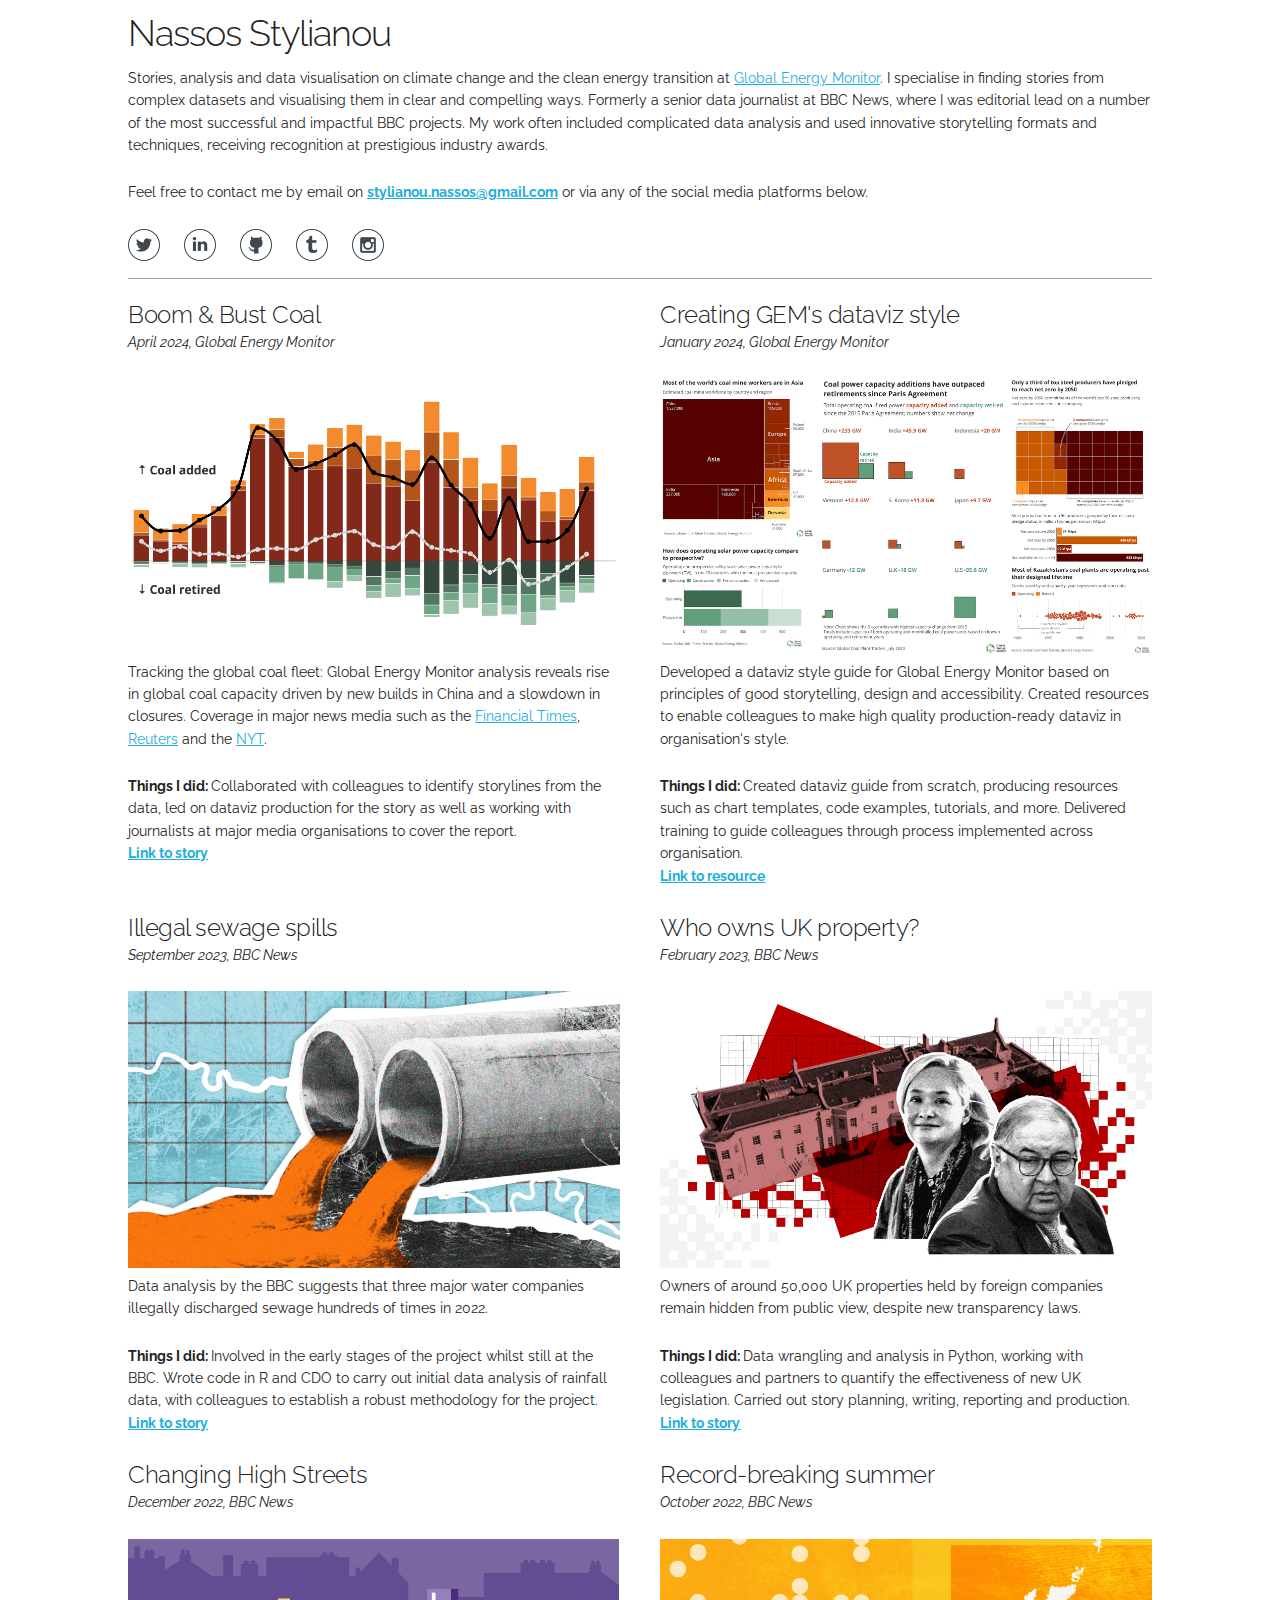
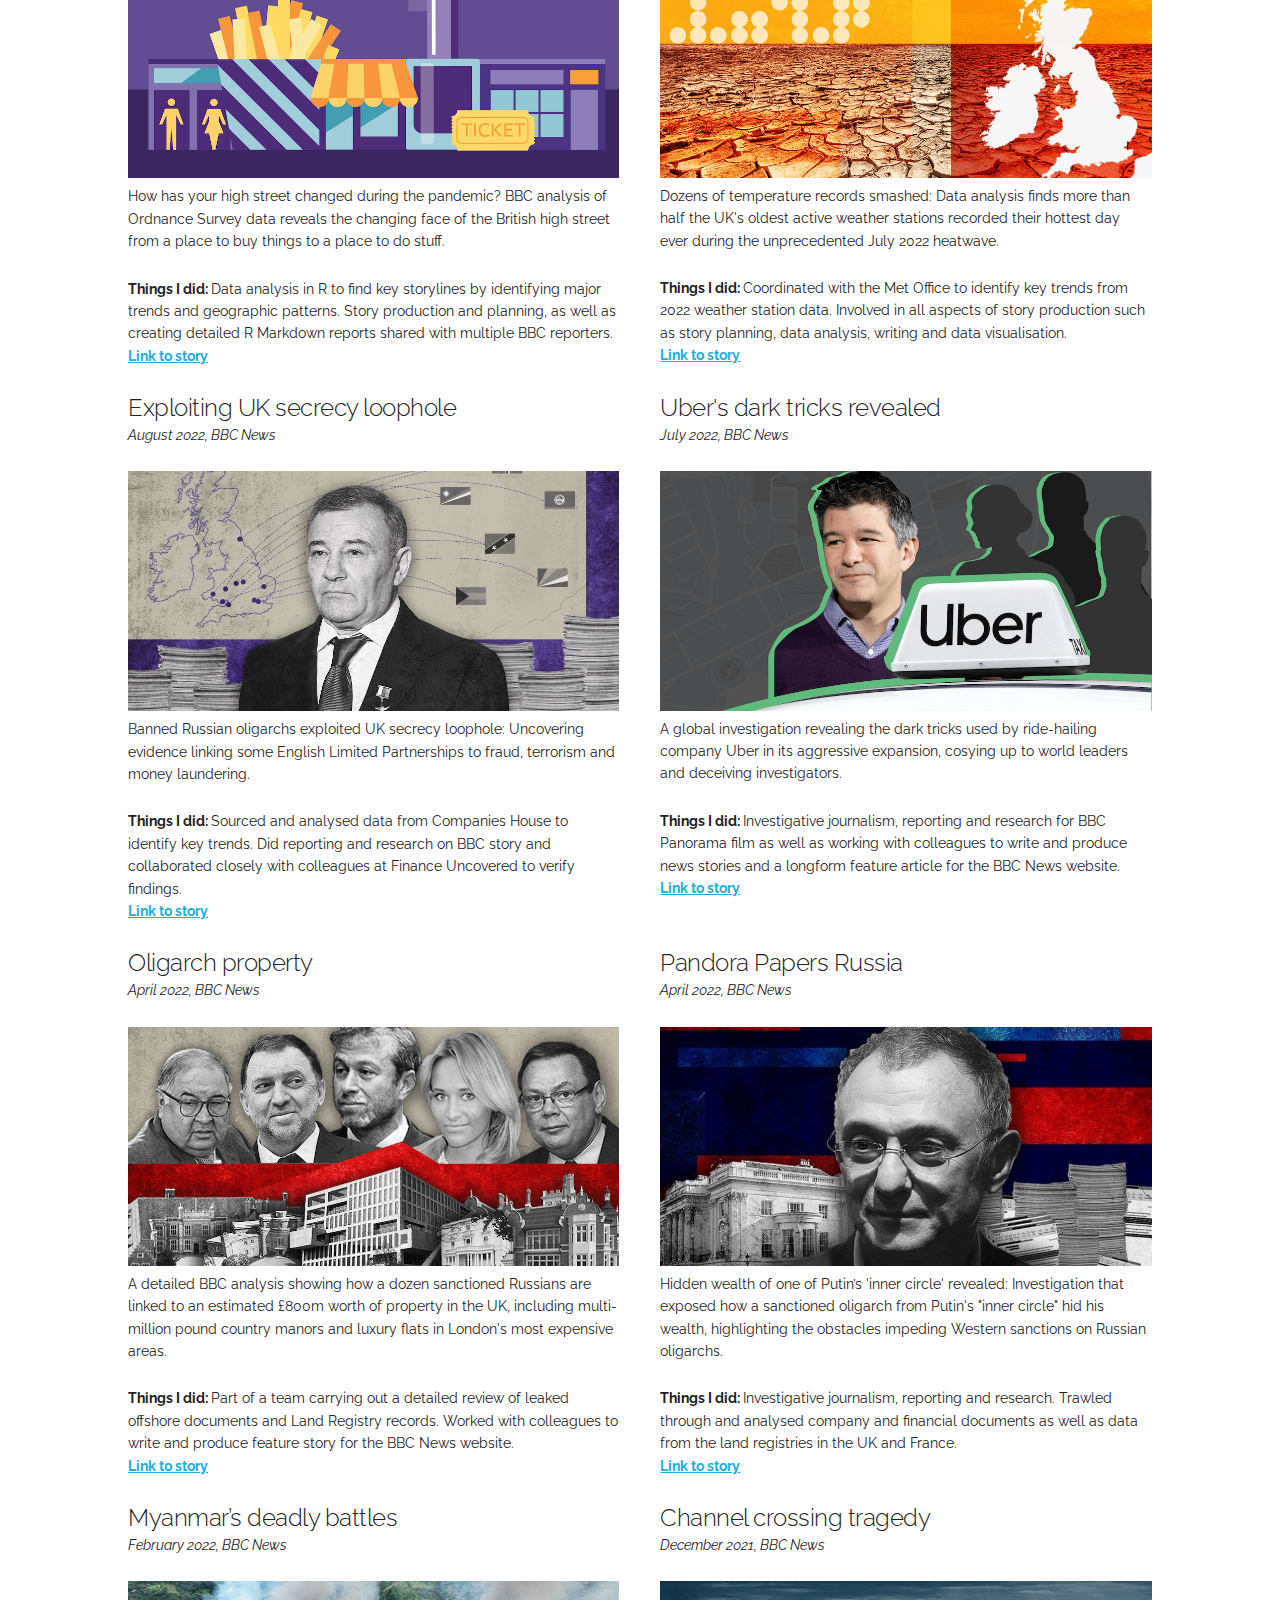
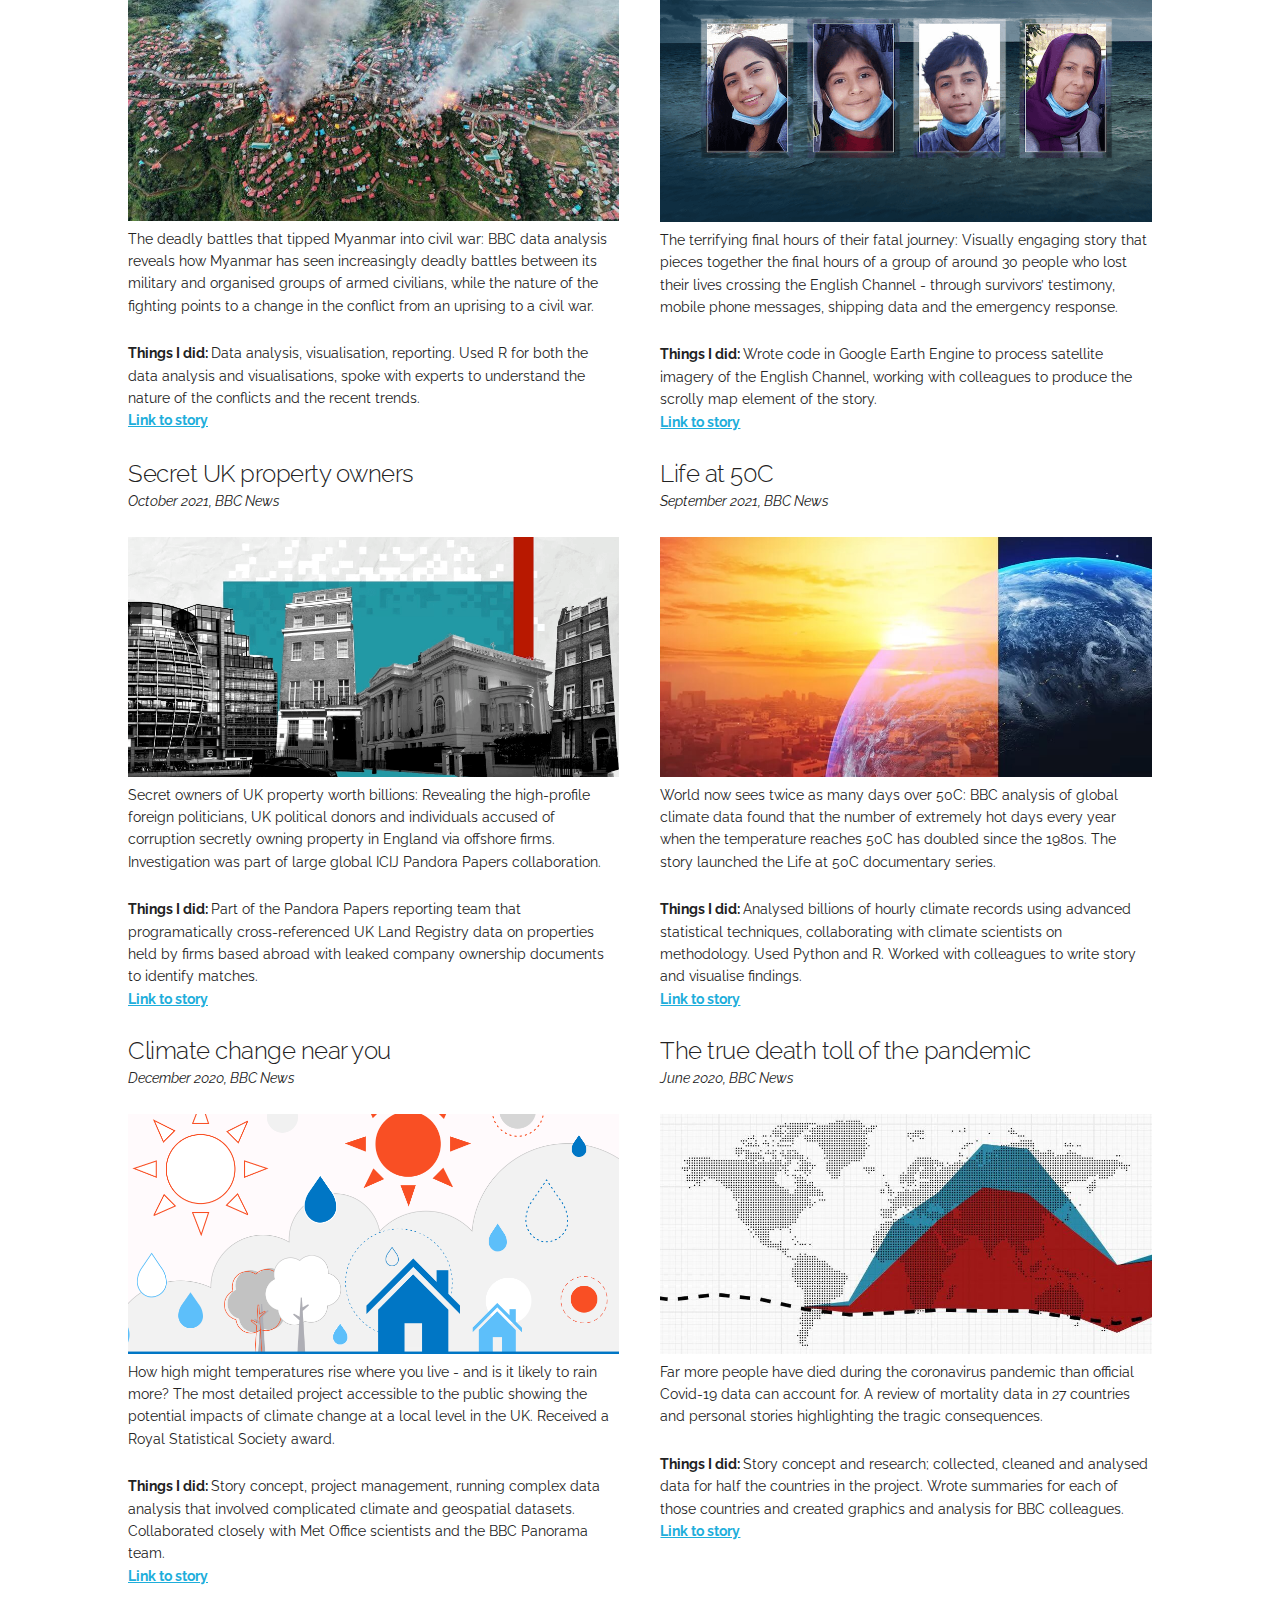
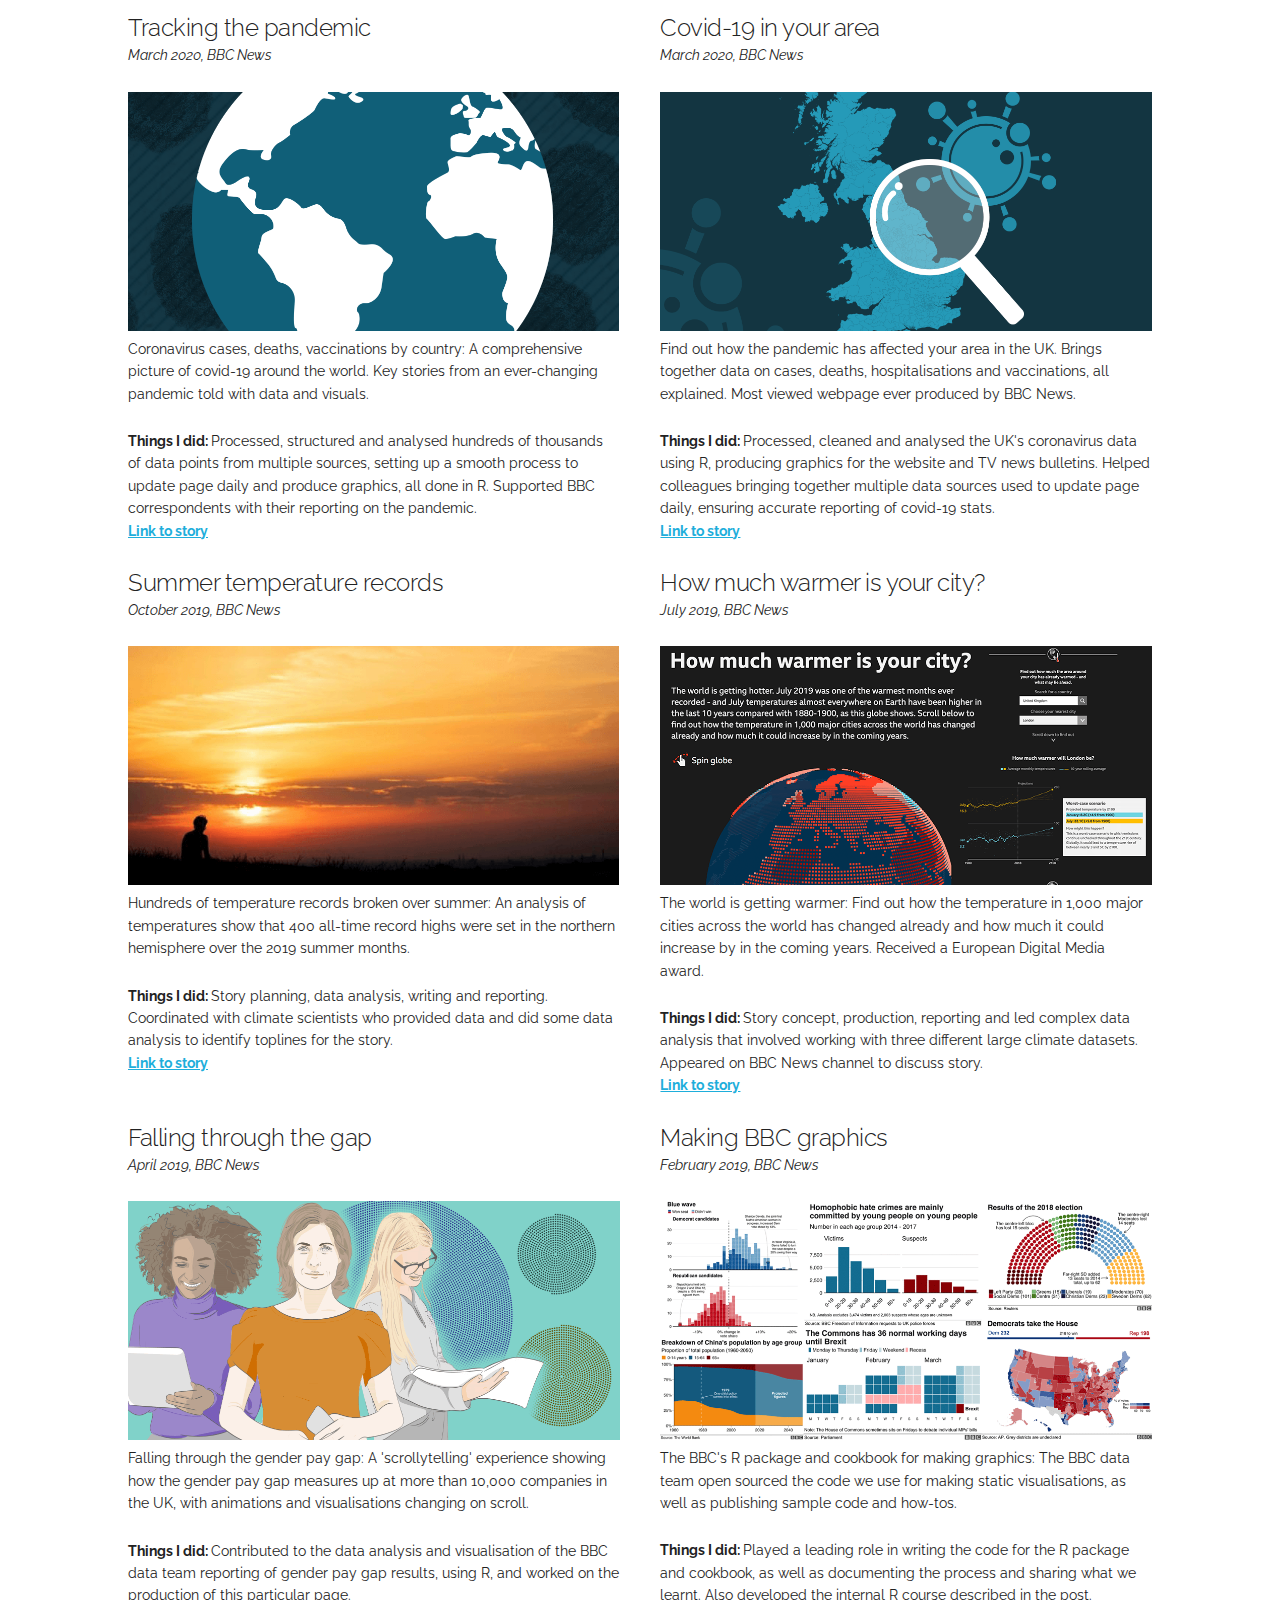
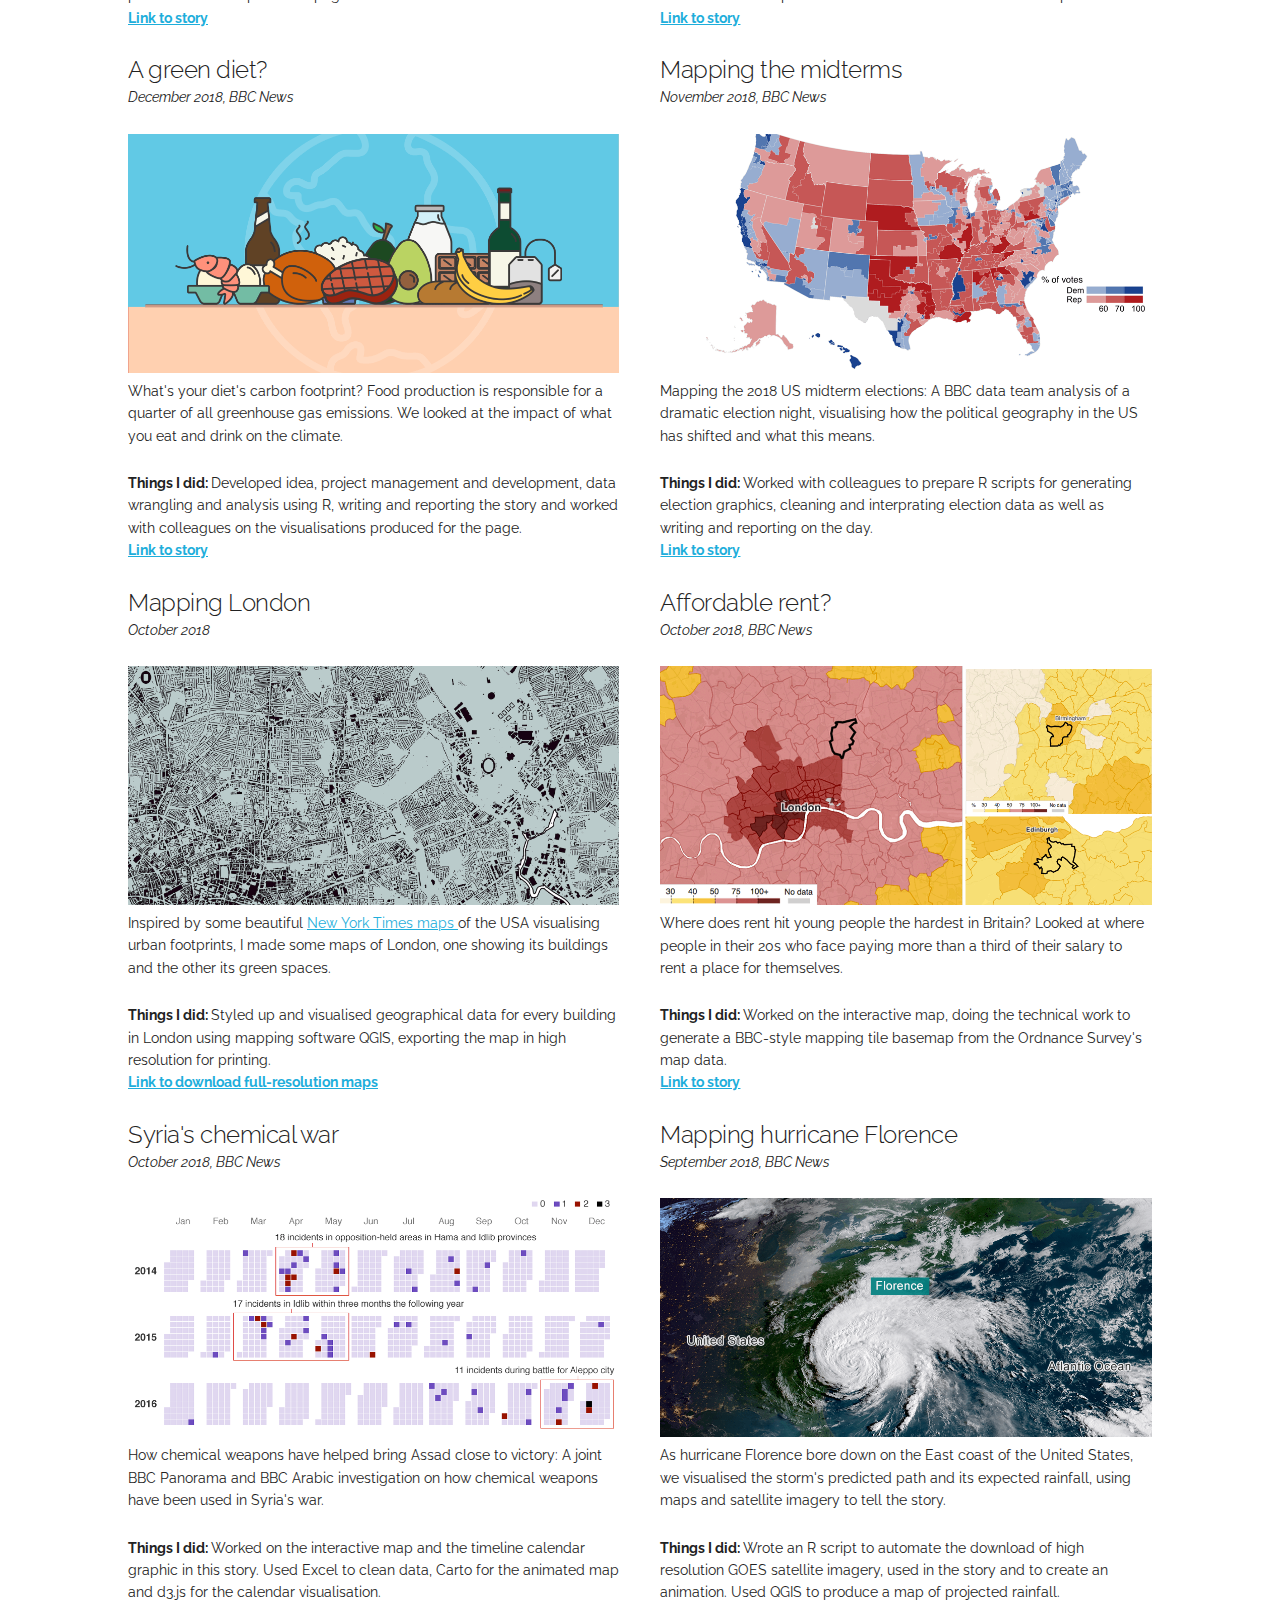
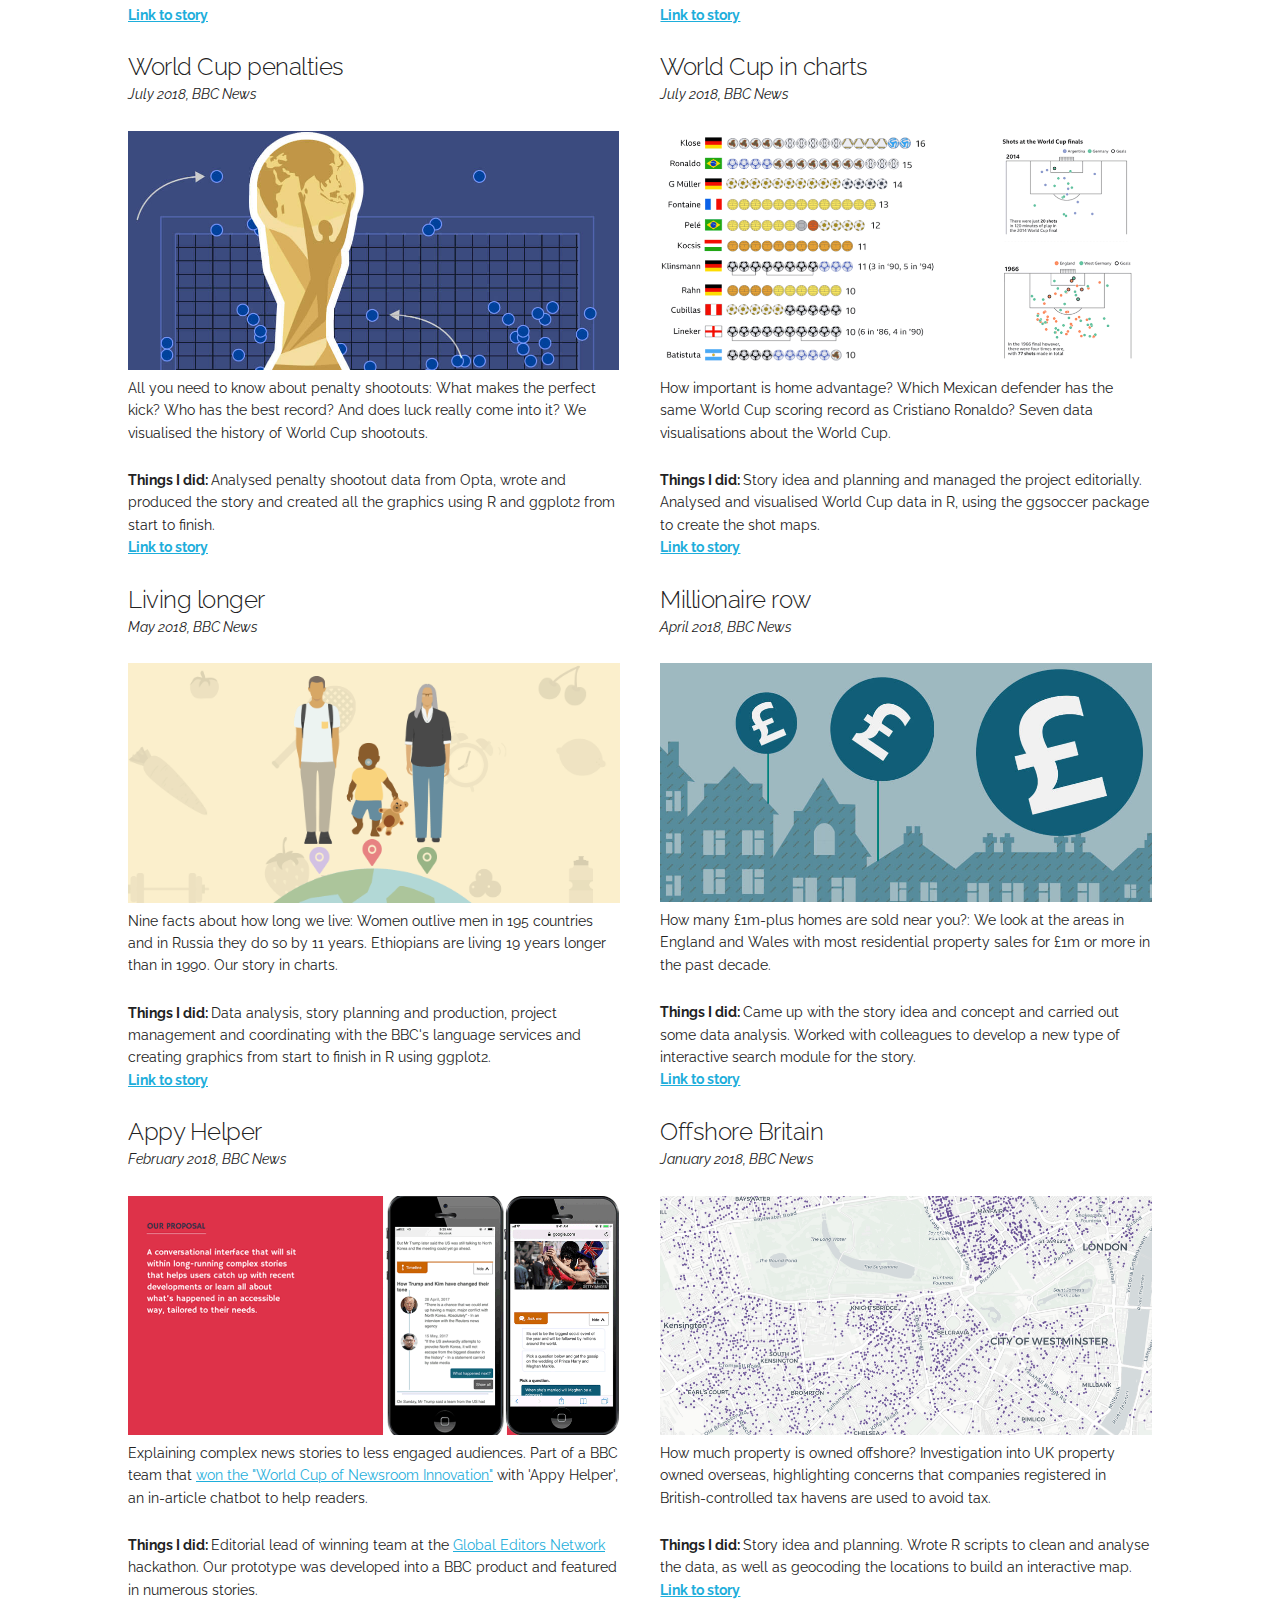
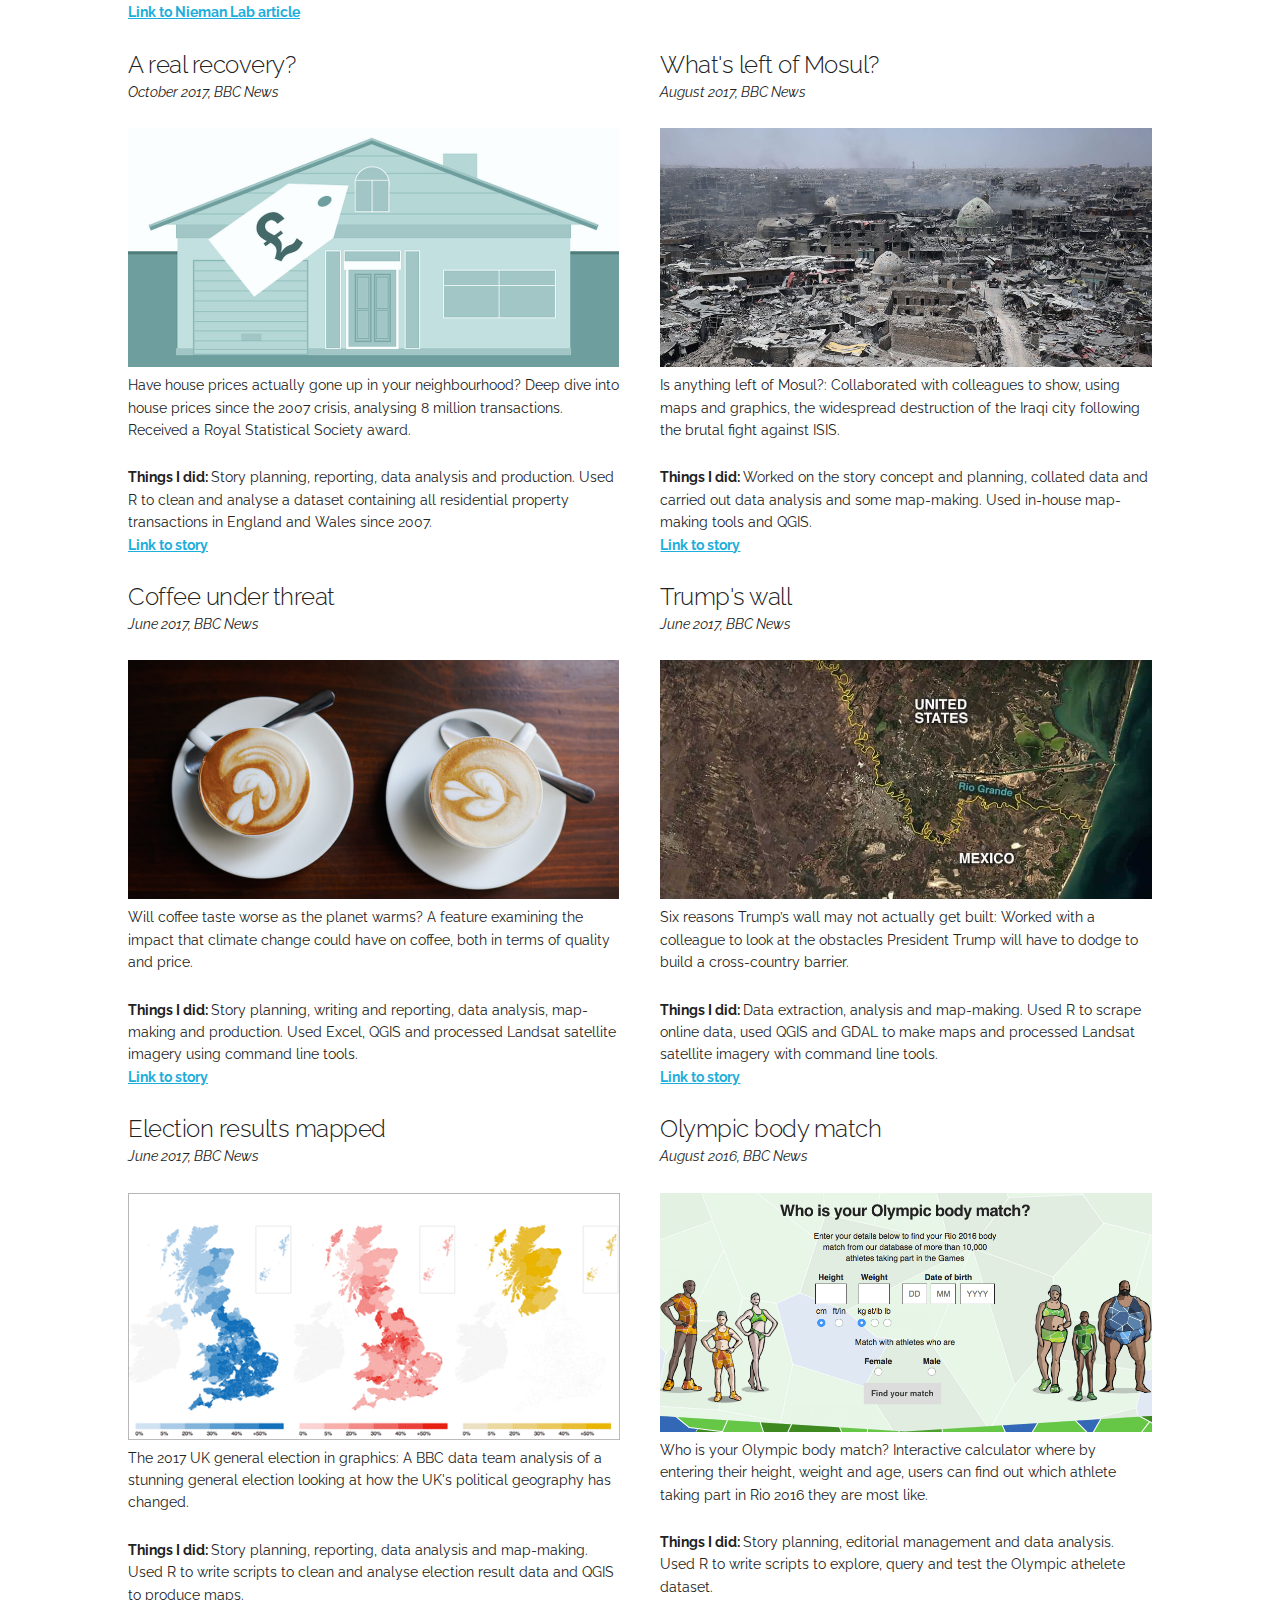
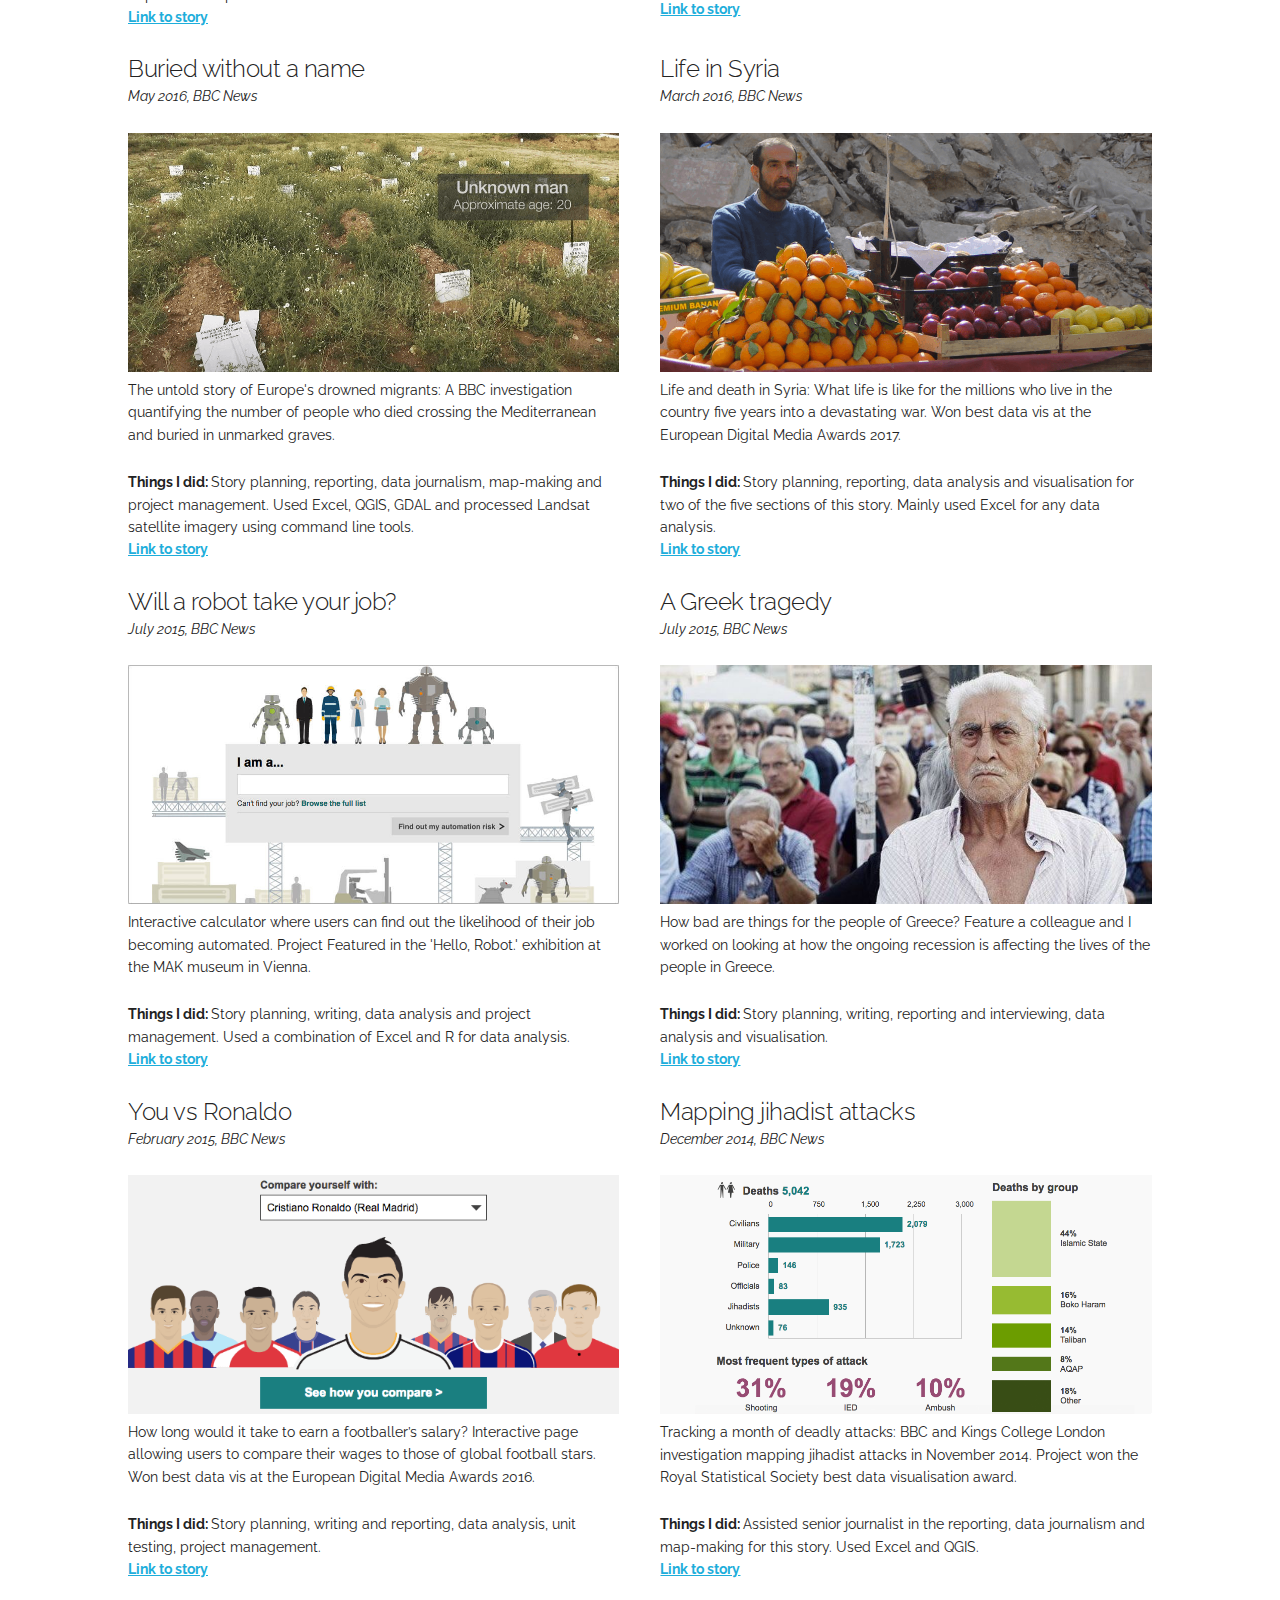
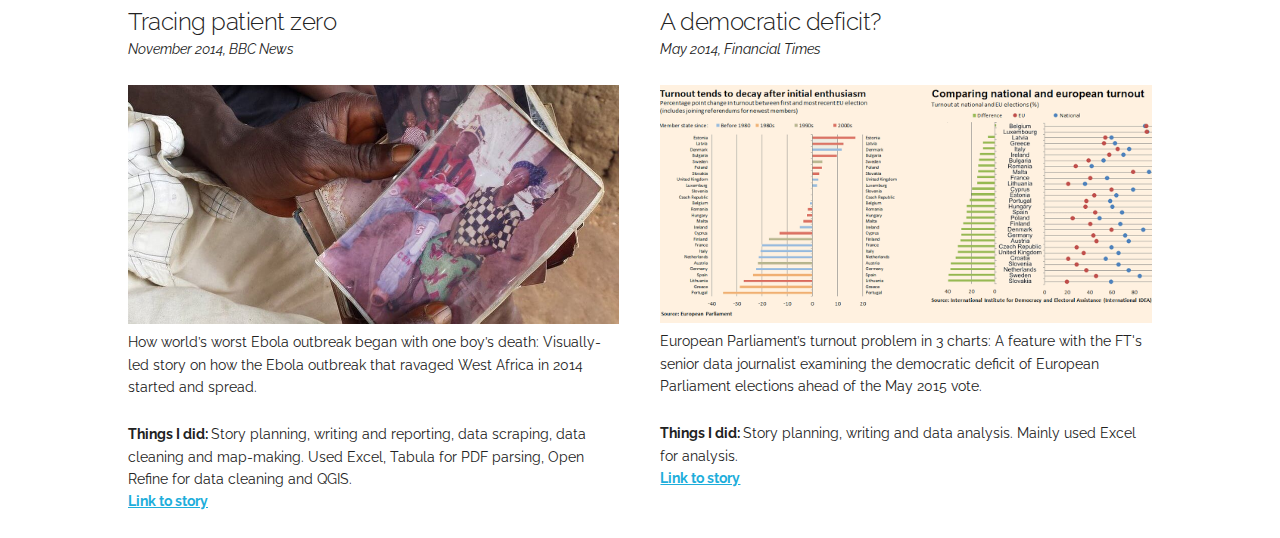
==== index.html @ 810714f8 "reverses line break in intro" ====
<!DOCTYPE html>
<html lang="en">

<head>

    <title>Nassos Stylianou</title>

    <!-- Basic Page Needs
  –––––––––––––––––––––––––––––––––––––––––––––––––– -->
    <meta charset="utf-8">
    <title>Nassos Stylianou</title>
    <meta name="description" content="">
    <meta name="author" content="">

    <!-- Mobile Specific Metas
  –––––––––––––––––––––––––––––––––––––––––––––––––– -->
    <meta name="viewport" content="width=device-width, initial-scale=1">

    <!-- FONT
  –––––––––––––––––––––––––––––––––––––––––––––––––– -->
    <!--link href="//fonts.googleapis.com/css?family=Raleway:400,300,600" rel="stylesheet" type="text/css"-->
    <link href="https://fonts.googleapis.com/css?family=Raleway" rel="stylesheet">
    <!-- CSS
  –––––––––––––––––––––––––––––––––––––––––––––––––– -->
    <link rel="stylesheet" href="css/style.css">
    <link rel="stylesheet" href="css/normalize.css">
    <link rel="stylesheet" href="css/skeleton.css">

    <!--Google Analytics code -->
    <script>
        (function(i, s, o, g, r, a, m) {
            i['GoogleAnalyticsObject'] = r;
            i[r] = i[r] || function() {
                (i[r].q = i[r].q || []).push(arguments)
            }, i[r].l = 1 * new Date();
            a = s.createElement(o),
                m = s.getElementsByTagName(o)[0];
            a.async = 1;
            a.src = g;
            m.parentNode.insertBefore(a, m)
        })(window, document, 'script', 'https://www.google-analytics.com/analytics.js', 'ga');

        ga('create', 'UA-96661374-2', 'auto');
        ga('send', 'pageview');
    </script>

</head>

<body>
    <!--Navigation

    <div class="navbar-spacer"></div>
      <nav class="navbar">
      <div class="container">
        <ul class="navbar-list">
          <li class="navbar-item"><a class="navbar-link"  href="#portfolio">Portfolio</a></li>
          <li class="navbar-item"><a class="navbar-link" href="#about">About</a></li>
          <li class="navbar-item"><a class="navbar-link" href="#contact">Contact</a></li>
        </ul>
      </div>
      </nav>
    </div>
  -->

    <!--  Page Layout
  –––––––––––––––––––––––––––––––––––––––––––––––––– -->
    <div class="container">

        <div class="row">
            <h3 class="spacer">Nassos Stylianou</h3>
            <p>Stories, analysis and data visualisation on climate change and the clean energy transition at <a  href="https://globalenergymonitor.org/" target="_blank">Global Energy Monitor</a>. I specialise in finding stories from complex datasets and visualising them in clear and compelling ways. Formerly a senior data journalist at BBC News, where I was editorial lead on a number of the most successful and impactful BBC projects. My work often included complicated data analysis and used innovative storytelling formats and techniques, receiving recognition at prestigious industry  awards.</p>
            <p>Feel free to contact me by email on <strong><a href="mailto:stylianou.nassos@gmail.com">stylianou.nassos@gmail.com</a></strong> or via any of the social media platforms below.
            </p>

            <div class="container-social">
                <ul class="social-media-list">
                    <li class="social-media-icon">
                        <a class="social-media-icon-link" href="https://twitter.com/nassos_"><img class="social_media_icon_images" src="images/social_icons/twitter_64.png"></a>
                    </li>
                    <li class="social-media-icon">
                        <a class="social-media-icon-link" href="https://www.linkedin.com/in/nassosstylianou/"><img class="social_media_icon_images" src="images/social_icons/linkedin_64.png"></a>
                    </li>
                    <li class="social-media-icon">
                        <a class="social-media-icon-link" href="https://github.com/nassosstylianou/"><img class="social_media_icon_images" src="images/social_icons/github_64.png"></a>
                    </li>
                    <li class="social-media-icon">
                        <a class="social-media-icon-link" href="https://nassosstylianou.tumblr.com/"><img class="social_media_icon_images" src="images/social_icons/tumblr_64.png"></a>
                    </li>
                    <li class="social-media-icon">
                        <a class="social-media-icon-link" href="https://www.instagram.com/nassosstylianou/"><img class="social_media_icon_images" src="images/social_icons/instagram_64.png"></a>
                    </li>
                </ul>

            </div>  

            <hr class="strong"></hr>
        </div>

        <div class="row">
            <div class="six columns">
                <h5 class="portfolio-title">Boom & Bust Coal</h5>
                <p class="date">April 2024, Global Energy Monitor</p>
                <picture class="u-max-full-width">
                    <source class="u-max-full-width" media="(min-width: 1000px)" srcset="images/boom_and_bust_desktop.png">
                    <source media="(max-width: 451px)" srcset="images/boom_and_bust_mobile.png">
                    <img class="u-max-full-width" src="images/boom_and_bust_desktop.png" srcset="images/boom_and_bust_desktop.png">
                </picture>

                <div class="description">
                    <p class="description--story">Tracking the global coal fleet: Global Energy Monitor analysis reveals rise in global coal capacity driven by new builds in China and a slowdown in closures. Coverage in major news media such as the <a  href="https://www.ft.com/content/71cc3332-9a0b-49cc-a933-e18225d0058d" target="_blank">Financial Times</a>, <a  href="https://www.reuters.com/sustainability/climate-energy/global-coal-power-grew-2-last-year-most-since-2016-gem-survey-says-2024-04-11/" target="_blank">Reuters</a>  and the <a  href="https://www.nytimes.com/2024/04/10/climate/coal-plants-china.html" target="_blank">NYT</a>. 
                    </p>

                    <p class="description--what-i-did"><strong>Things I did: </strong>Collaborated with colleagues to identify storylines from the data, led on dataviz production for the story as well as working with journalists at major media organisations to cover the report. 
                        <br>
                        <strong> <a class="story-link" href="https://globalenergymonitor.org/report/boom-and-bust-coal-2024/" target="_blank">Link to story</a></strong>
                    </p>
                    
                </div>
            </div>

             <div class="six columns">
                <h5 class="portfolio-title">Creating GEM's dataviz style</h5>
                <p class="date">January 2024, Global Energy Monitor</p>
                <picture class="u-max-full-width">
                    <source class="u-max-full-width" media="(min-width: 1000px)" srcset="images/gemplot_visuals_for_website.png>
                    <source media="(max-width: 451px)" srcset="images/gemplot_visuals_for_website.png">
                    <img class="u-max-full-width" src="images/gemplot_visuals_for_website.png" srcset="images/gemplot_visuals_for_website.png">
                </picture>

                <div class="description">
                    <p class="description--story">Developed a dataviz style guide for Global Energy Monitor based on principles of good storytelling, design and accessibility. Created resources to enable colleagues to make high quality production-ready dataviz in organisation's style.</p>

                    <p class="description--what-i-did"><strong>Things I did: </strong>Created dataviz guide from scratch, producing resources such as chart templates, code examples, tutorials, and more. Delivered training to guide colleagues through process implemented across organisation.  

                        <br>
                        <strong> <a class="story-link" href="https://globalenergymonitor.org/wp-content/uploads/2024/01/gem_dataviz_style_guide.html" target="_blank">Link to resource</a></strong>
                    </p>
                </div>
            </div>

        </div>

        <div class="row">
            <div class="six columns">
                <h5 class="portfolio-title">Illegal sewage spills</h5>
                <p class="date">September 2023, BBC News</p>
                <picture class="u-max-full-width">
                    <source class="u-max-full-width" media="(min-width: 1000px)" srcset="images/sewage_index_image_549.png">
                    <source media="(max-width: 451px)" srcset="images/sewage_index_image.png">
                    <img class="u-max-full-width" src="images/sewage_index_image_549.png" srcset="images/sewage_index_image_549.png">
                </picture>

                <div class="description">
                    <p class="description--story">Data analysis by the BBC suggests that three major water companies illegally discharged sewage hundreds of times in 2022.</p>

                    <p class="description--what-i-did"><strong>Things I did: </strong>Involved in the early stages of the project whilst still at the BBC. Wrote code in R and CDO to carry out initial data analysis of rainfall data, with colleagues to establish a robust methodology for the project.
                        <br>
                        <strong> <a class="story-link" href="https://www.bbc.com/news/science-environment-66670132" target="_blank">Link to story</a></strong>
                    </p>
                    
                </div>
            </div>

             <div class="six columns">
                <h5 class="portfolio-title">Who owns UK property?</h5>
                <p class="date">February 2023, BBC News</p>
                <picture class="u-max-full-width">
                    <source class="u-max-full-width" media="(min-width: 1000px)" srcset="images/property_transparency_laws_index_article.png>
                    <source media="(max-width: 451px)" srcset="images/property_transparency_laws_index_article.png">
                    <img class="u-max-full-width" src="images/property_transparency_laws_index_article.png" srcset="images/property_transparency_laws_index_article.png">
                </picture>

                <div class="description">
                    <p class="description--story">Owners of around 50,000 UK properties held by foreign companies remain hidden from public view, despite new transparency laws.</p>

                    <p class="description--what-i-did"><strong>Things I did: </strong>Data wrangling and analysis in Python, working with colleagues and partners to quantify the effectiveness of new UK legislation. Carried out story planning, writing, reporting and production.  

                        <br>
                        <strong> <a class="story-link" href="https://www.bbc.co.uk/news/uk-64536926" target="_blank">Link to story</a></strong>
                    </p>
                </div>
            </div>

        </div>
        
        <div class="row">
            <div class="six columns">
                <h5 class="portfolio-title">Changing High Streets</h5>
                <p class="date">December 2022, BBC News</p>
                <picture class="u-max-full-width">
                    <source class="u-max-full-width" media="(min-width: 1000px)" srcset="images/high_streets_promo.png">
                    <source media="(max-width: 451px)" srcset="images/high_streets_promo.png">
                    <img class="u-max-full-width" src="images/high_streets_promo.png" srcset="images/high_streets_promo.png">
                </picture>

                <div class="description">
                    <p class="description--story">How has your high street changed during the pandemic? BBC analysis of Ordnance Survey data reveals the changing face of the British high street from a place to buy things to a place to do stuff. </p>

                    <p class="description--what-i-did"><strong>Things I did: </strong>Data analysis in R to find key storylines by identifying major trends and geographic patterns. Story production and planning, as well as creating detailed R Markdown reports shared with multiple BBC reporters.
                        <br>
                        <strong> <a class="story-link" href="https://www.bbc.co.uk/news/uk-63799670">Link to story</a></strong>
                    </p>
                    
                </div>
            </div>

             <div class="six columns">
                <h5 class="portfolio-title">Record-breaking summer</h5>
                <p class="date">October 2022, BBC News</p>
                <picture class="u-max-full-width">
                    <source class="u-max-full-width" media="(min-width: 1000px)" srcset="images/uk_records_promo.png>
                    <source media="(max-width: 451px)" srcset="images/uk_records_promo.png">
                    <img class="u-max-full-width" src="images/uk_records_promo.png" srcset="images/uk_records_promo.png">
                </picture>

                <div class="description">
                    <p class="description--story">Dozens of temperature records smashed:  Data analysis finds more than half the UK's oldest active weather stations recorded their hottest day ever during the unprecedented July 2022 heatwave.  </p>

                    <p class="description--what-i-did"><strong>Things I did: </strong> Coordinated with the Met Office to identify key trends from 2022 weather station data. Involved in all aspects of story production such as story planning, data analysis, writing and data visualisation. 

                        <br>
                        <strong> <a class="story-link" href="https://www.bbc.co.uk/news/science-environment-63244353">Link to story</a></strong>
                    </p>
                </div>
            </div>

        </div>

                   <div class="row">
            <div class="six columns">
                <h5 class="portfolio-title">Exploiting UK secrecy loophole</h5>
                <p class="date">August 2022, BBC News</p>
                <picture class="u-max-full-width">
                    <source class="u-max-full-width" media="(min-width: 1000px)" srcset="images/elps_promo_image.png">
                    <source media="(max-width: 451px)" srcset="images/elps_promo_image.png">
                    <img class="u-max-full-width" src="images/elps_promo_image.png" srcset="images/elps_promo_image.png">
                </picture>

                <div class="description">
                    <p class="description--story">Banned Russian oligarchs exploited UK secrecy loophole: Uncovering evidence linking some English Limited Partnerships to fraud, terrorism and money laundering.</p>

                    <p class="description--what-i-did"><strong>Things I did: </strong>Sourced and analysed data from Companies House to identify key trends. Did reporting and research on BBC story and collaborated closely with colleagues at Finance Uncovered to verify findings.
                        <br>
                        <strong> <a class="story-link" href="https://www.bbc.co.uk/news/uk-62410715">Link to story</a></strong>
                    </p>
                    
                </div>
            </div>

             <div class="six columns">
                <h5 class="portfolio-title">Uber's dark tricks revealed</h5>
                <p class="date">July 2022, BBC News</p>
                <picture class="u-max-full-width">
                    <source class="u-max-full-width" media="(min-width: 1000px)" srcset="images/uber_index_promo.png>
                    <source media="(max-width: 451px)" srcset="images/uber_index_promo.png">
                    <img class="u-max-full-width" src="images/uber_index_promo.png" srcset="images/uber_index_promo.png">
                </picture>

                <div class="description">
                    <p class="description--story">A global investigation revealing the dark tricks used by ride-hailing company Uber in its aggressive expansion, cosying up to world leaders and deceiving investigators.</p>

                    <p class="description--what-i-did"><strong>Things I did: </strong>Investigative journalism, reporting and research for BBC Panorama film as well as working with colleagues to write and produce news stories and a longform feature article for the BBC News website.

                        <br>
                        <strong> <a class="story-link" href="https://www.bbc.co.uk/news/resources/idt-f2971465-73d2-4932-a889-5c63778e273d">Link to story</a></strong>
                    </p>
                </div>
            </div>

        </div>


                   <div class="row">
            <div class="six columns">
                <h5 class="portfolio-title">Oligarch property</h5>
                <p class="date">April 2022, BBC News</p>
                <picture class="u-max-full-width">
                    <source class="u-max-full-width" media="(min-width: 1000px)" srcset="images/oligarch_property.png">
                    <source media="(max-width: 451px)" srcset="images/oligarch_property.png">
                    <img class="u-max-full-width" src="images/oligarch_property.png" srcset="images/oligarch_property.png">
                </picture>

                <div class="description">
                    <p class="description--story">A detailed BBC analysis showing how a dozen sanctioned Russians are linked to an estimated £800m worth of property in the UK, including multi-million pound country manors and luxury flats in London's most expensive areas.</p>

                    <p class="description--what-i-did"><strong>Things I did: </strong>Part of a team carrying out a detailed review of leaked offshore documents and Land Registry records. Worked with colleagues to write and produce feature story for the BBC News website.
                        <br>
                        <strong> <a class="story-link" href="https://www.bbc.co.uk/news/world-europe-61080536">Link to story</a></strong>
                    </p>
                    
                </div>
            </div>

             <div class="six columns">
                <h5 class="portfolio-title">Pandora Papers Russia</h5>
                <p class="date">April 2022, BBC News</p>
                <picture class="u-max-full-width">
                    <source class="u-max-full-width" media="(min-width: 1000px)" srcset="images/bbc_russia_papers.jpeg">
                    <source media="(max-width: 451px)" srcset="images/bbc_russia_papers.jpeg">
                    <img class="u-max-full-width" src="images/bbc_russia_papers.jpeg" srcset="images/bbc_russia_papers.jpeg">
                </picture>

                <div class="description">
                    <p class="description--story">Hidden wealth of one of Putin’s 'inner circle' revealed: Investigation that exposed how a sanctioned oligarch from Putin's "inner circle" hid his wealth, highlighting the obstacles impeding Western sanctions on Russian oligarchs.</p>

                    <p class="description--what-i-did"><strong>Things I did: </strong>Investigative journalism, reporting and research. Trawled through and analysed company and financial documents as well as data from the land registries in the UK and France. 
                        <br>
                        <strong> <a class="story-link" href="https://www.bbc.co.uk/news/world-europe-61028866">Link to story</a></strong>
                    </p>
                </div>
            </div>

        </div>


                   <div class="row">
            <div class="six columns">
                <h5 class="portfolio-title">Myanmar’s deadly battles</h5>
                <p class="date">February 2022, BBC News</p>
                <picture class="u-max-full-width">
                    <source class="u-max-full-width" media="(min-width: 1000px)" srcset="images/myanmar_image.jpeg">
                    <source media="(max-width: 451px)" srcset="images/myanmar_image.jpeg">
                    <img class="u-max-full-width" src="images/myanmar_image.jpeg" srcset="images/myanmar_image.jpeg">
                </picture>

                <div class="description">
                    <p class="description--story">The deadly battles that tipped Myanmar into civil war: BBC data analysis reveals how Myanmar has seen increasingly deadly battles between its military and organised groups of armed civilians, while the nature of the fighting points to a change in the conflict from an uprising to a civil war.</p>

                    <p class="description--what-i-did"><strong>Things I did: </strong>Data analysis, visualisation, reporting. Used R for both the data analysis and visualisations, spoke with experts to understand the nature of the conflicts and the recent trends.
                        <br>
                        <strong> <a class="story-link" href="https://www.bbc.co.uk/news/world-asia-60144957">Link to story</a></strong>
                    </p>
                    
                </div>
            </div>

             <div class="six columns">
                <h5 class="portfolio-title">Channel crossing tragedy</h5>
                <p class="date">December 2021, BBC News</p>
                <picture class="u-max-full-width">
                    <source class="u-max-full-width" media="(min-width: 1000px)" srcset="images/channel_crossing_tragedy.png">
                    <source media="(max-width: 451px)" srcset="images/channel_crossing_tragedy.png">
                    <img class="u-max-full-width" src="images/channel_crossing_tragedy.png" srcset="images/channel_crossing_tragedy.png">
                </picture>

                <div class="description">
                    <p class="description--story">The terrifying final hours of their fatal journey: Visually engaging story that pieces together the final hours of a group of around 30 people who lost their lives crossing the English Channel - through survivors’ testimony, mobile phone messages, shipping data and the emergency response.</p>

                    <p class="description--what-i-did"><strong>Things I did: </strong>Wrote code in Google Earth Engine to process satellite imagery of the English Channel, working with colleagues to produce the scrolly map element of the story.
                        <br>
                        <strong> <a class="story-link" href="https://www.bbc.co.uk/news/resources/idt-b7bd2274-88b1-4ef9-a459-be22e180b52c">Link to story</a></strong>
                    </p>
                </div>
            </div>

        </div>

                   <div class="row">
            <div class="six columns">
                <h5 class="portfolio-title">Secret UK property owners</h5>
                <p class="date">October 2021, BBC News</p>
                <picture class="u-max-full-width">
                    <source class="u-max-full-width" media="(min-width: 1000px)" srcset="images/pandora_papers_property.png">
                    <source media="(max-width: 451px)" srcset="images/pandora_papers_property.png">
                    <img class="u-max-full-width" src="images/pandora_papers_property.png" srcset="images/pandora_papers_property.png">
                </picture>

                <div class="description">
                    <p class="description--story">Secret owners of UK property worth billions: Revealing the high-profile foreign politicians, UK political donors and individuals accused of corruption secretly owning property in England via offshore firms. Investigation was part of large global ICIJ Pandora Papers collaboration.</p>

                    <p class="description--what-i-did"><strong>Things I did: </strong>Part of the Pandora Papers reporting team that programatically cross-referenced UK Land Registry data on properties held by firms based abroad with leaked company ownership documents to identify matches.
                        <br>
                        <strong> <a class="story-link" href="https://www.bbc.co.uk/news/uk-58792393">Link to story</a></strong>
                    </p>
                    
                </div>
            </div>

             <div class="six columns">
                <h5 class="portfolio-title">Life at 50C</h5>
                <p class="date">September 2021, BBC News</p>
                <picture class="u-max-full-width">
                    <source class="u-max-full-width" media="(min-width: 1000px)" srcset="images/life_at_50_promo.jpg">
                    <source media="(max-width: 451px)" srcset="images/life_at_50_promo.jpg">
                    <img class="u-max-full-width" src="images/life_at_50_promo.jpg" srcset="images/life_at_50_promo.jpg">
                </picture>

                <div class="description">
                    <p class="description--story">World now sees twice as many days over 50C: BBC analysis of global climate data found that the number of extremely hot days every year when the temperature reaches 50C has doubled since the 1980s. The story launched the Life at 50C documentary series.</p>

                    <p class="description--what-i-did"><strong>Things I did: </strong>Analysed billions of hourly climate records using advanced statistical techniques, collaborating with climate scientists on methodology. Used Python and R. Worked with colleagues to write story and visualise findings.
                        <br>
                        <strong> <a class="story-link" href="https://www.bbc.co.uk/news/science-environment-58494641">Link to story</a></strong>
                    </p>
                </div>
            </div>

        </div>





            <div class="row">
            <div class="six columns">
                <h5 class="portfolio-title">Climate change near you</h5>
                <p class="date">December 2020, BBC News</p>
                <picture class="u-max-full-width">
                    <source class="u-max-full-width" media="(min-width: 1000px)" srcset="images/climate_index_promo_976_desktop.png">
                    <source media="(max-width: 451px)" srcset="images/climate_index_promo_976_desktop.png">
                    <img class="u-max-full-width" src="images/climate_index_promo_976_desktop.png" srcset="images/climate_index_promo_976_desktop.png">
                </picture>

                <div class="description">
                    <p class="description--story">How high might temperatures rise where you live - and is it likely to rain more? The most detailed project accessible to the public showing the potential impacts of climate change at a local level in the UK. Received a Royal Statistical Society award.</p>

                    <p class="description--what-i-did"><strong>Things I did: </strong>Story concept, project management, running complex data analysis that involved complicated climate and geospatial datasets. Collaborated closely with Met Office scientists and the BBC Panorama team.
                        <br>
                        <strong> <a class="story-link" href="https://www.bbc.co.uk/news/resources/idt-d6338d9f-8789-4bc2-b6d7-3691c0e7d138">Link to story</a></strong>
                    </p>
                    
                </div>
            </div>

             <div class="six columns">
                <h5 class="portfolio-title">The true death toll of the pandemic</h5>
                <p class="date">June 2020, BBC News</p>
                <picture class="u-max-full-width">
                    <source class="u-max-full-width" media="(min-width: 1000px)" srcset="images/excess_deaths_promo_image_desktop.png">
                    <source media="(max-width: 451px)" srcset="images/excess_deaths_promo_image_desktop.png">
                    <img class="u-max-full-width" src="images/excess_deaths_promo_image_desktop.png" srcset="images/excess_deaths_promo_image_desktop.png">
                </picture>

                <div class="description">
                    <p class="description--story">Far more people have died during the coronavirus pandemic than official Covid-19 data can account for. A review of mortality data in 27 countries and personal stories highlighting the tragic consequences.</p>

                    <p class="description--what-i-did"><strong>Things I did: </strong>Story concept and research; collected, cleaned and analysed data for half the countries in the project. Wrote summaries for each of those countries and created graphics and analysis for BBC colleagues.
                        <br>
                        <strong> <a class="story-link" href="https://www.bbc.co.uk/news/world-53073046">Link to story</a></strong>
                    </p>
                </div>
            </div>

        </div>


           <div class="row">

            <div class="six columns">
                <h5 class="portfolio-title">Tracking the pandemic</h5>
                <p class="date">March 2020, BBC News</p>
                <picture class="u-max-full-width">
                    <source class="u-max-full-width" media="(min-width: 1000px)" srcset="images/coronavirus_global_tracker_desktop.png">
                    <source media="(max-width: 451px)" srcset="images/coronavirus_global_tracker_desktop.png">
                    <img class="u-max-full-width" src="images/coronavirus_global_tracker_desktop.png" srcset="images/coronavirus_global_tracker_desktop.png">
                </picture>

                <div class="description">
                    <p class="description--story">Coronavirus cases, deaths, vaccinations by country: A comprehensive picture of covid-19 around the world. Key stories from an ever-changing pandemic told with data and visuals.</p>

                    <p class="description--what-i-did"><strong>Things I did: </strong>
                    Processed, structured and analysed hundreds of thousands of data points from multiple sources, setting up a smooth process to update page daily and produce graphics, all done in R. Supported BBC correspondents with their reporting on the pandemic.
                        <br>
                        <strong> <a class="story-link" href="https://www.bbc.co.uk/news/world-51235105">Link to story</a></strong>
                    </p>
                    
                </div>
            </div>

             <div class="six columns">
                <h5 class="portfolio-title">Covid-19 in your area</h5>
                <p class="date">March 2020, BBC News</p>
                <picture class="u-max-full-width">
                    <source class="u-max-full-width" media="(min-width: 1000px)" srcset="images/coronavirus_lookup_index_promo_desktop.png">
                    <source media="(max-width: 451px)" srcset="images/coronavirus_lookup_index_promo_desktop.png">
                    <img class="u-max-full-width" src="images/coronavirus_lookup_index_promo_desktop.png" srcset="images/coronavirus_lookup_index_promo_desktop.png">
                </picture>

                <div class="description">
                    <p class="description--story">Find out how the pandemic has affected your area in the UK. Brings together data on cases, deaths, hospitalisations and vaccinations, all explained. Most viewed webpage ever produced by BBC News.</p>

                    <p class="description--what-i-did"><strong>Things I did: </strong> Processed, cleaned and analysed the UK's coronavirus data using R, producing graphics for the website and TV news bulletins. Helped colleagues bringing together multiple data sources used to update page daily, ensuring accurate reporting of covid-19 stats. 
                        <br>
                        <strong> <a class="story-link" href="https://www.bbc.co.uk/news/uk-51768274">Link to story</a></strong>
                    </p>
                </div>
            </div>

        </div>


                 <div class="row">
            <div class="six columns">
                <h5 class="portfolio-title">Summer temperature records</h5>
                <p class="date">October 2019, BBC News</p>
                <picture class="u-max-full-width">
                    <source class="u-max-full-width" media="(min-width: 1000px)" srcset="images/temp_records_desktop.png">
                    <source media="(max-width: 451px)" srcset="images/temp_records_desktop.png">
                    <img class="u-max-full-width" src="images/temp_records_desktop.png" srcset="images/temp_records_desktop.png">
                </picture>

                <div class="description">
                    <p class="description--story">Hundreds of temperature records broken over summer: An analysis of temperatures show that 400 all-time record highs were set in the northern hemisphere over the 2019 summer months.</p>

                    <p class="description--what-i-did"><strong>Things I did: </strong>Story planning, data analysis, writing and reporting. Coordinated with climate scientists who provided data and did some data analysis to identify toplines for the story.
                        <br>
                        <strong> <a class="story-link" href="https://www.bbc.co.uk/news/science-environment-49753680">Link to story</a></strong>
                    </p>
                    
                </div>
            </div>

            <div class="six columns">
                <h5 class="portfolio-title">How much warmer is your city?</h5>
                <p class="date">July 2019, BBC News</p>
                <picture class="u-max-full-width">
                    <source class="u-max-full-width" media="(min-width: 1000px)" srcset="images/how_much_warmer_is_your_city_desktop.png">
                    <source media="(max-width: 451px)" srcset="images/how_much_warmer_is_your_city_mobile.png">
                    <img class="u-max-full-width" src="images/how_much_warmer_is_your_city_desktop.png" srcset="images/how_much_warmer_is_your_city_desktop.png">
                </picture>

                <div class="description">
                    <p class="description--story">The world is getting warmer: Find out how the temperature in 1,000 major cities across the world has changed already and how much it could increase by in the coming years. Received a European Digital Media award.</p>

                    <p class="description--what-i-did"><strong>Things I did: </strong>Story concept, production, reporting and led complex data analysis that involved working with three different large climate datasets. Appeared on BBC News channel to discuss story.    
                        <br>
                        <strong> <a class="story-link" href="https://www.bbc.co.uk/news/resources/idt-985b9374-596e-4ae6-aa04-7fbcae4cb7ee">Link to story</a></strong>
                    </p>
                </div>
            </div>

        </div>

        <div class="row">
            <div class="six columns">
                <h5 class="portfolio-title">Falling through the gap</h5>
                <p class="date">April 2019, BBC News</p>
                <picture class="u-max-full-width">
                    <source class="u-max-full-width" media="(min-width: 1000px)" srcset="images/gender_pay_gap_scrolly_desktop.png">
                    <source media="(max-width: 451px)" srcset="images/gender_pay_gap_scrolly_desktop.png">
                    <img class="u-max-full-width" src="images/gender_pay_gap_scrolly_desktop.png" srcset="images/gender_pay_gap_scrolly_desktop.png">
                </picture>

                <div class="description">
                    <p class="description--story">Falling through the gender pay gap: A 'scrollytelling' experience showing how the gender pay gap measures up at more than 10,000 companies in the UK, with animations and visualisations changing on scroll.</p>

                    <p class="description--what-i-did"><strong>Things I did: </strong>Contributed to the data analysis and visualisation of the BBC data team reporting of gender pay gap results, using R, and worked on the production of this particular page.
                        <br>
                        <strong> <a class="story-link" href="https://www.bbc.co.uk/news/resources/idt-a524dd3a-c09c-4f09-bc03-c5006d75ef96">Link to story</a></strong>
                    </p>
                    
                </div>
            </div>

             <div class="six columns">
                <h5 class="portfolio-title">Making BBC graphics</h5>
                <p class="date">February 2019, BBC News</p>
                <picture class="u-max-full-width">
                    <source class="u-max-full-width" media="(min-width: 1000px)" srcset="images/r_cookbook_promo_desktop.png">
                    <source media="(max-width: 451px)" srcset="images/r_cookbook_promo_desktop.png">
                    <img class="u-max-full-width" src="images/r_cookbook_promo_desktop.png" srcset="images/r_cookbook_promo_desktop.png">
                </picture>

                <div class="description">
                    <p class="description--story">The BBC's R package and cookbook for making graphics: The BBC data team open sourced the code we use for making static visualisations, as well as publishing sample code and how-tos.</p>

                    <p class="description--what-i-did"><strong>Things I did: </strong>Played a leading role in writing the code for the R package and cookbook, as well as documenting the process and sharing what we learnt. Also developed the internal R course described in the post. 
                        <br>
                        <strong> <a class="story-link" href="https://medium.com/bbc-visual-and-data-journalism/how-the-bbc-visual-and-data-journalism-team-works-with-graphics-in-r-ed0b35693535">Link to story</a></strong>
                    </p>
                </div>
            </div>

        </div>

        <div class="row">
    

             <div class="six columns">
                <h5 class="portfolio-title">A green diet?</h5>
                <p class="date">December 2018, BBC News</p>
                <picture class="u-max-full-width">
                    <source class="u-max-full-width" media="(min-width: 1000px)" srcset="images/green_diet_promo_desktop.png">
                    <source media="(max-width: 451px)" srcset="images/green_diet_mobile.png">
                    <img class="u-max-full-width" src="images/green_diet_promo_desktop.png" srcset="images/green_diet_promo_desktop.png">
                </picture>

                <div class="description">
                    <p class="description--story">What's your diet's carbon footprint? Food production is responsible for a quarter of all greenhouse gas emissions. We looked at the impact of what you eat and drink on the climate.</p>

                    <p class="description--what-i-did"><strong>Things I did: </strong>Developed idea, project management and development, data wrangling and analysis using R, writing and reporting the story and worked with colleagues on the visualisations produced for the page. 
                        <br>
                        <strong> <a class="story-link" href="https://www.bbc.co.uk/news/science-environment-46459714">Link to story</a></strong>
                    </p>
                </div>
            </div>
             <div class="six columns">
                <h5 class="portfolio-title">Mapping the midterms</h5>
                <p class="date">November 2018, BBC News</p>
                <picture class="u-max-full-width">
                    <source class="u-max-full-width" media="(min-width: 1000px)" srcset="images/us_midterms_desktop.png">
                    <source media="(max-width: 451px)" srcset="images/us_midterms_mobile.png">
                    <img class="u-max-full-width" src="images/us_midterms_desktop.png" srcset="images/us_midterms_desktop.png">
                </picture>

                <div class="description">
                    <p class="description--story">Mapping the 2018 US midterm elections: A BBC data team analysis of a dramatic election night, visualising how the political geography in the US has shifted and what this means.</p>

                    <p class="description--what-i-did"><strong>Things I did: </strong>Worked with colleagues to prepare R scripts for generating election graphics, cleaning and interprating election data as well as writing and reporting on the day. 
                        <br>
                        <strong> <a class="story-link" href="https://www.bbc.co.uk/news/world-us-canada-46076389">Link to story</a></strong>
                    </p>
                    
                </div>
            </div>
        </div>

        <div class="row">
            <div class="six columns">
                <h5 class="portfolio-title">Mapping London</h5>
                <p class="date">October 2018</p>
                <picture class="u-max-full-width">
                    <source class="u-max-full-width" media="(min-width: 1000px)" srcset="images/london_maps_desktop.png">
                    <source media="(max-width: 451px)" srcset="images/london_map_mobile.png">
                    <img class="u-max-full-width" src="images/london_maps_desktop.png" srcset="images/london_maps_desktop.png">
                </picture>

                <div class="description">

                <p class="description--story">Inspired by some beautiful <a href="https://www.nytimes.com/interactive/2018/10/12/us/map-of-every-building-in-the-united-states.html"> New York Times maps </a>of the USA visualising urban footprints, I made some maps of London, one showing its buildings and the other its green spaces.</p>

                <p class="description--what-i-did"><strong>Things I did: </strong>Styled up and visualised geographical data for every building in London using mapping software QGIS, exporting the map in high resolution for printing. 
                        <br>
                        <strong> <a class="story-link" href="http://bit.ly/mapping_london_download">Link to download full-resolution maps</a></strong>
                </p>
                </div>
            </div>

             <div class="six columns">
                <h5 class="portfolio-title">Affordable rent?</h5>
                <p class="date">October 2018, BBC News</p>
                <picture class="u-max-full-width">
                    <source class="u-max-full-width" media="(min-width: 1000px)" srcset="images/affordable_rent_composite_desktop.png">
                    <source media="(max-width: 451px)" srcset="images/affordable_rent_mobile.jpg">
                    <img class="u-max-full-width" src="images/affordable_rent_composite_desktop.png" srcset="images/affordable_rent_composite_desktop.png">
                </picture>

                <div class="description">
                    <p class="description--story">Where does rent hit young people the hardest in Britain? Looked at where people in their 20s who face paying more than a third of their salary to rent a place for themselves.</p>

                    <p class="description--what-i-did"><strong>Things I did: </strong>Worked on the interactive map, doing the technical work to generate a BBC-style mapping tile basemap from the Ordnance Survey's map data.
                        <br>
                        <strong> <a class="story-link" href="https://www.bbc.co.uk/news/business-45559456">Link to story</a></strong>
                    </p>
                </div>
            </div>

        </div>

        <div class="row">

            <div class="six columns">
                <h5 class="portfolio-title">Syria's chemical war</h5>
                <p class="date">October 2018, BBC News</p>
                <picture class="u-max-full-width">
                    <source class="u-max-full-width" media="(min-width: 1000px)" srcset="images/chemical_attacks_timeline_desktop.png">
                    <source media="(max-width: 451px)" srcset="images/chemical_attacks_timeline_mobile.png">
                    <img class="u-max-full-width" src="images/chemical_attacks_timeline_desktop.png" srcset="images/chemical_attacks_timeline_desktop.png">
                </picture>

                <div class="description">
                    <p class="description--story">How chemical weapons have helped bring Assad close to victory: A joint BBC Panorama and BBC Arabic investigation on how chemical weapons have been used in Syria's war.</p>

                    <p class="description--what-i-did"><strong>Things I did: </strong>Worked on the interactive map and the timeline calendar graphic in this story. Used Excel to clean data, Carto for the animated map and d3.js for the calendar visualisation. 
                        <br>
                        <strong> <a class="story-link" href="https://www.bbc.co.uk/news/world-middle-east-45586903">Link to story</a></strong>
                    </p>
                </div>
            </div>

            <div class="six columns">
                <h5 class="portfolio-title">Mapping hurricane Florence</h5>
                <p class="date">September 2018, BBC News</p>
                <picture class="u-max-full-width">
                    <source class="u-max-full-width" media="(min-width: 1000px)" srcset="images/hurricane_florence_desktop.png">
                    <source media="(max-width: 451px)" srcset="images/hurricane_florence_mobile.png">
                    <img class="u-max-full-width" src="images/hurricane_florence_desktop.png" srcset="images/hurricane_florence_desktop.png">
                </picture>

                <div class="description">
                    <p class="description--story">As hurricane Florence bore down on the East coast of the United States, we visualised the storm's predicted path and its expected rainfall, using maps and satellite imagery to tell the story.</p>

                    <p class="description--what-i-did"><strong>Things I did: </strong>Wrote an R script to automate the download of high resolution GOES satellite imagery, used in the story and to create an animation. Used QGIS to produce a map of projected rainfall.
                        <br>
                        <strong> <a class="story-link" href="https://www.bbc.co.uk/news/world-us-canada-45511312">Link to story</a></strong>
                    </p>
                </div>
            </div>
        </div>


        <div class="row">
           
           <div class="six columns">
                <h5 class="portfolio-title">World Cup penalties</h5>
                <p class="date">July 2018, BBC News</p>
                <picture class="u-max-full-width">
                    <source class="u-max-full-width" media="(min-width: 1000px)" srcset="images/world_cup_pens_desktop.jpg">
                    <source media="(max-width: 451px)" srcset="images/world_cup_penalties_mobile.jpg">
                    <img class="u-max-full-width" src="images/world_cup_pens_desktop.jpg" srcset="images/world_cup_pens_desktop.jpg">
                </picture>

                <div class="description">
                    <p class="description--story">All you need to know about penalty shootouts: What makes the perfect kick? Who has the best record? And does luck really come into it? We visualised the history of World Cup shootouts.</p>

                    <p class="description--what-i-did"><strong>Things I did: </strong>Analysed penalty shootout data from Opta, wrote and produced the story and created all the graphics using R and ggplot2 from start to finish.
                        <br>

                        <strong> <a class="story-link" href="https://www.bbc.co.uk/sport/football/44641247">
              Link to story</a></strong>
              </p>
                </div>
            </div>
            <div class="six columns">
                <h5 class="portfolio-title">World Cup in charts</h5>
                <p class="date">July 2018, BBC News</p>
                <picture class="u-max-full-width">
                    <source class="u-max-full-width" media="(min-width: 1000px)" srcset="images/world_cup_composite_desktop.png">
                    <source media="(max-width: 451px)" srcset="images/world_cup_charts_mobile.jpg">
                    <img class="u-max-full-width" src="images/world_cup_composite_desktop.png" srcset="images/world_cup_composite_desktop.png">
                </picture>

                <div class="description">
                    <p class="description--story">How important is home advantage? Which Mexican defender has the same World Cup scoring record as Cristiano Ronaldo? Seven data visualisations about the World Cup.</p>

                    <p class="description--what-i-did"><strong>Things I did: </strong>Story idea and planning and managed the project editorially. Analysed and visualised World Cup data in R, using the ggsoccer package to create the shot maps. 
                        <br>

                        <strong> <a class="story-link" href="https://www.bbc.com/sport/football/44388118">
              Link to story</a></strong>
              </p>
                </div>
            </div>
        </div>

    <div class="row">

            <div class="six columns">
                <h5 class="portfolio-title">Living longer</h5>
                <p class="date">May 2018, BBC News</p>
                <picture class="u-max-full-width">
                    <source class="u-max-full-width" media="(min-width: 1000px)" srcset="images/life_expectancy_promo_desktop.png">
                    <source media="(max-width: 451px)" srcset="images/life_expectancy_promo_desktop.png">
                    <img class="u-max-full-width" src="images/life_expectancy_promo_desktop.png" srcset="images/life_expectancy_promo_desktop.png">
                </picture>

                <div class="description">
                    <p class="description--story">Nine facts about how long we live: Women outlive men in 195 countries and in Russia they do so by 11 years. Ethiopians are living 19 years longer than in 1990. Our story in charts.</p>

                    <p class="description--what-i-did"><strong>Things I did: </strong>Data analysis, story planning and production, project management and coordinating with the BBC's language services and creating graphics from start to finish in R using ggplot2.
                        <br>

                        <strong> <a class="story-link" href="https://www.bbc.co.uk/news/health-43726436">
              Link to story</a></strong>
              </p>
                </div>
            </div>
            

            <div class="six columns">
                <h5 class="portfolio-title">Millionaire row</h5>
                <p class="date">April 2018, BBC News</p>
                <picture class="u-max-full-width">
                    <source class="u-max-full-width" media="(min-width: 1000px)" srcset="images/million_pound_houses_desktop.jpg">
                    <source media="(max-width: 451px)" srcset="images/million_pound_houses_mobile.jpg">
                    <img class="u-max-full-width" src="images/million_pound_houses_desktop.jpg" srcset="images/million_pound_houses_desktop.jpg">
                </picture>

                <div class="description">
                    <p class="description--story">How many £1m-plus homes are sold near you?: We look at the areas in England and Wales with most residential property sales for £1m or more in the past decade.</p>

                    <p class="description--what-i-did"><strong>Things I did: </strong>Came up with the story idea and concept and carried out some data analysis. Worked with colleagues to develop a new type of interactive search module for the story.
                        <br>

                        <strong> <a class="story-link" href="https://www.bbc.co.uk/news/business-44237967">
              Link to story</a></strong>

                </div>
            </div>
        </div>


                <div class="row">

                        <div class="six columns">
                <h5 class="portfolio-title">Appy Helper</h5>
                <p class="date">February 2018, BBC News</p>
                <picture class="u-max-full-width">
                    <source class="u-max-full-width" media="(min-width: 1000px)" srcset="images/appy_helper_desktop.png">
                    <source media="(max-width: 451px)" srcset="images/appy_helper_mobile.png">
                    <img class="u-max-full-width" src="images/appy_helper_desktop.png" srcset="images/appy_helper_desktop.png">
                </picture>

                <div class="description">
                    <p class="description--story">Explaining complex news stories to less engaged audiences. Part of a BBC team that <a href= "https://medium.com/editors-lab-impact/lost-in-a-news-story-appy-helper-brings-you-up-to-speed-fd1633db88ed"> won the "World Cup of Newsroom Innovation"</a> with 'Appy Helper', an in-article chatbot to help readers.</p>

                    <p class="description--what-i-did"><strong>Things I did: </strong>Editorial lead of winning team at the <a href="https://www.globaleditorsnetwork.org/">Global Editors Network </a> hackathon. Our prototype was developed into a BBC product and featured in numerous stories.
                        <br>

                        <strong> <a class="story-link" href="http://www.niemanlab.org/2018/02/with-in-article-chat-bots-bbc-is-experimenting-with-new-ways-to-introduce-readers-to-complex-topics/">
              Link to Nieman Lab article</a></strong>

                </div>
            </div>

            <div class="six columns">
                <h5 class="portfolio-title">Offshore Britain</h5>
                <p class="date">January 2018, BBC News</p>
                <picture class="u-max-full-width">
                    <source class="u-max-full-width" media="(min-width: 1000px)" srcset="images/overseas_ownership_desktop.png">
                    <source media="(max-width: 451px)" srcset="images/overseas_ownership_mobile.png">
                    <img class="u-max-full-width" src="images/overseas_ownership_desktop.png" srcset="images/overseas_ownership_desktop.png">
                </picture>

                <div class="description">
                    <p class="description--story">How much property is owned offshore? Investigation into UK property owned overseas, highlighting concerns that companies registered in British-controlled tax havens are used to avoid tax.</p>

                    <p class="description--what-i-did"><strong>Things I did: </strong>Story idea and planning. Wrote R scripts to clean and analyse the data, as well as geocoding the locations to build an interactive map.
                        <br>
                        <strong> <a class="story-link" href="https://www.bbc.co.uk/news/business-42666274">Link to story</a></strong>
                    </p>
                </div>
            </div>
        </div>


        <div class="row">
            <div class="six columns">
                <h5 class="portfolio-title">A real recovery?</h5>
                <p class="date">October 2017, BBC News</p>
                <picture class="u-max-full-width">
                    <source class="u-max-full-width" media="(min-width: 1000px)" srcset="images/house_prices_desktop.png">
                    <source media="(max-width: 451px)" srcset="images/house_prices_mobile.png">
                    <img class="u-max-full-width" src="images/house_prices_desktop.png" srcset="images/house_prices_desktop.png">
                </picture>

                <div class="description">
                    <p class="description--story">Have house prices actually gone up in your neighbourhood? Deep dive into house prices since the 2007 crisis, analysing 8 million transactions. Received a Royal Statistical Society award.</p>

                    <p class="description--what-i-did"><strong>Things I did: </strong>Story planning, reporting, data analysis and production. Used R to clean and analyse a dataset containing all residential property transactions in England and Wales since 2007.
                        <br>
                        <strong> <a class="story-link" href="http://www.bbc.co.uk/news/business-41582755">Link to story</a></strong>
                    </p>
                </div>
            </div>

            <div class="six columns">
                <h5 class="portfolio-title">What's left of Mosul?</h5>
                <p class="date">August 2017, BBC News</p>
                <picture class="u-max-full-width">
                    <source class="u-max-full-width" media="(min-width: 1000px)" srcset="images/mosul_desktop.jpg">
                    <source media="(max-width: 451px)" srcset="images/mosul_mobile.jpg">
                    <img class="u-max-full-width" src="images/mosul_desktop.jpg" srcset="images/mosul_desktop.jpg">
                </picture>

                <div class="description">
                    <p class="description--story">Is anything left of Mosul?: Collaborated with colleagues to show, using maps and graphics, the widespread destruction of the Iraqi city following the brutal fight against ISIS.</p>

                    <p class="description--what-i-did"><strong>Things I did: </strong>Worked on the story concept and planning, collated data and carried out data analysis and some map-making. Used in-house map-making tools and QGIS.
                        <br>

                        <strong> <a class="story-link" href="http://www.bbc.co.uk/news/resources/idt-9d41ef6c-97c9-4953-ba43-284cc62ffdd0">
              Link to story</a></strong>

                </div>
            </div>
        </div>

        <div class="row">
            <div class="six columns">
                <h5 class="portfolio-title">Coffee under threat</h5>
                <p class="date">June 2017, BBC News</p>
                <picture class="u-max-full-width">
                    <source class="u-max-full-width" media="(min-width: 1000px)" srcset="images/coffee_cups_desktop.jpg">
                    <source media="(max-width: 451px)" srcset="images/coffee_cups_mobile.jpg">
                    <img class="u-max-full-width" src="images/coffee_cups_desktop.jpg" srcset="images/coffee_cups_desktop.jpg">
                </picture>

                <div class="description">
                    <p class="description--story">Will coffee taste worse as the planet warms? A feature examining the impact that climate change could have on coffee, both in terms of quality and price.</p>

                    <p class="description--what-i-did"><strong>Things I did: </strong>Story planning, writing and reporting, data analysis, map-making and production. Used Excel, QGIS and processed Landsat satellite imagery using command line tools.
                        <br>
                        <strong> <a class="story-link" href="http://www.bbc.co.uk/news/resources/idt-fa38cb91-bdc0-4229-8cae-1d5c3b447337">Link to story</a></strong>
                    </p>
                </div>
            </div>

            <div class="six columns">
                <h5 class="portfolio-title">Trump's wall</h5>
                <p class="date">June 2017, BBC News</p>
                <picture class="u-max-full-width">
                    <source class="u-max-full-width" media="(min-width: 1000px)" srcset="images/trump_wall_desktop.jpg">
                    <source media="(max-width: 451px)" srcset="images/trump_wall_mobile.png">
                    <img class="u-max-full-width" src="images/trump_wall_desktop.jpg" srcset="images/trump_wall_desktop.jpg">
                </picture>

                <div class="description">
                    <p class="description--story">Six reasons Trump’s wall may not actually get built: Worked with a colleague to look at the obstacles President Trump will have to dodge to build a cross-country barrier.</p>

                    <p class="description--what-i-did"><strong>Things I did: </strong>Data extraction, analysis and map-making. Used R to scrape online data, used QGIS and GDAL to make maps and processed Landsat satellite imagery with command line tools.
                        <br>

                        <strong> <a class="story-link" href="http://www.bbc.co.uk/news/resources/idt-d60acebe-2076-4bab-90b4-0e9a5f62ab12">
              Link to story</a></strong>

                </div>
            </div>
        </div>

        <div class="row">
            <div class="six columns">
                <h5 class="portfolio-title">Election results mapped</h5>
                <p class="date">June 2017, BBC News</p>
                <picture class="u-max-full-width">
                    <source class="u-max-full-width" media="(min-width: 1000px)" srcset="images/elections_desktop.png">
                    <source media="(max-width: 451px)" srcset="images/elections_desktop.png">
                    <img class="u-max-full-width" src="images/elections_desktop.png" srcset="images/elections_desktop.png">
                </picture>

                <div class="description">
                    <p class="description--story">The 2017 UK general election in graphics: A BBC data team analysis of a stunning general election looking at how the UK's political geography has changed.</p>

                    <p class="description--what-i-did"><strong>Things I did: </strong>Story planning, reporting, data analysis and map-making. Used R to write scripts to clean and analyse election result data and QGIS to produce maps.
                        <br>

                        <strong> <a class="story-link" href="http://www.bbc.co.uk/news/election-2017-40176349">
                  Link to story</a></strong>

                </div>
            </div>

            <div class="six columns">
                <h5 class="portfolio-title">Olympic body match</h5>
                <p class="date">August 2016, BBC News</p>
                <picture class="u-max-full-width">
                    <source class="u-max-full-width" media="(min-width: 1000px)" srcset="images/olympic_body_match_desktop.png">
                    <source media="(max-width: 451px)" srcset="images/olympic_body_match_mobile.png">
                    <img class="u-max-full-width" src="images/olympic_body_match_desktop.png" srcset="images/olympic_body_match_desktop.png">
                </picture>

                <div class="description">
                    <p class="description--story">Who is your Olympic body match? Interactive calculator where by entering their height, weight and age, users can find out which athlete taking part in Rio 2016 they are most like.</p>

                    <p class="description--what-i-did"><strong>Things I did: </strong>Story planning, editorial management and data analysis. Used R to write scripts to explore, query and test the Olympic athelete dataset.
                        <br>

                        <strong> <a class="story-link" href="http://www.bbc.co.uk/sport/olympics/36984887">
                      Link to story</a></strong>

                </div>
            </div>

        </div>
        <div class="row">
            <div class="six columns">
                <h5 class="portfolio-title">Buried without a name</h5>
                <p class="date">May 2016, BBC News</p>
                <picture class="u-max-full-width">
                    <source class="u-max-full-width" media="(min-width: 1000px)" srcset="images/unmarked_graves_desk.png">
                    <source media="(max-width: 451px)" srcset="images/unmarked_graves_mobile.png">
                    <img class="u-max-full-width" src="images/unmarked_graves_desk.png" srcset="images/unmarked_graves_desk.png">
                </picture>

                <div class="description">
                    <p class="description--story">The untold story of Europe's drowned migrants: A BBC investigation quantifying the number of people who died crossing the Mediterranean and buried in unmarked graves.</p>

                    <p class="description--what-i-did"><strong>Things I did: </strong>Story planning, reporting, data journalism, map-making and project management. Used Excel, QGIS, GDAL and processed Landsat satellite imagery using command line tools.
                        <br>

                        <strong> <a class="story-link" href="http://www.bbc.co.uk/news/resources/idt-91f3683c-5e3c-4a2e-92eb-7d7f6a024c02">
                        Link to story</a></strong>

                </div>
            </div>

            <div class="six columns">
                <h5 class="portfolio-title">Life in Syria</h5>
                <p class="date">March 2016, BBC News</p>
                <picture class="u-max-full-width">
                    <source class="u-max-full-width" media="(min-width: 1000px)" srcset="images/syria_war_desktop.png">
                    <source media="(max-width: 451px)" srcset="images/syria_war_mobile.png">
                    <img class="u-max-full-width" src="images/syria_war_desktop.png" srcset="images/syria_war_desktop.png">
                </picture>

                <div class="description">
                    <p class="description--story">Life and death in Syria: What life is like for the millions who live in the country five years into a devastating war. Won best data vis at the European Digital Media Awards 2017.</p>

                    <p class="description--what-i-did"><strong>Things I did: </strong>Story planning, reporting, data analysis and visualisation for two of the five sections of this story. Mainly used Excel for any data analysis.
                        <br>

                        <strong> <a class="story-link" href="http://www.bbc.co.uk/news/resources/idt-841ebc3a-1be9-493b-8800-2c04890e8fc9">
                            Link to story</a></strong>

                </div>
            </div>

        </div>

        <div class="row">
            <div class="six columns">
                <h5 class="portfolio-title">Will a robot take your job?</h5>
                <p class="date">July 2015, BBC News</p>
                <picture class="u-max-full-width">
                    <source class="u-max-full-width" media="(min-width: 1000px)" srcset="images/robots_desktop.jpg">
                    <source media="(max-width: 451px)" srcset="images/robots_mobile.png">
                    <img class="u-max-full-width" src="images/robots_desktop.png" srcset="images/robots_desktop.png">
                </picture>

                <div class="description">
                    <p class="description--story">Interactive calculator where users can find out the likelihood of their job becoming automated. Project Featured in the 'Hello, Robot.' exhibition at the MAK museum in Vienna. </p>
                    <p class="description--what-i-did"><strong>Things I did: </strong>Story planning, writing, data analysis and project management. Used a combination of Excel and R for data analysis.
                        <br><strong>
                              <a class="story-link" href="http://www.bbc.co.uk/news/technology-34066941">
                                Link to story</a></strong>
                    </p>
                </div>
            </div>

            <div class="six columns">
                <h5 class="portfolio-title">A Greek tragedy</h5>
                <p class="date">July 2015, BBC News</p>
                <picture class="u-max-full-width">
                    <source class="u-max-full-width" media="(min-width: 1000px)" srcset="images/greek_tragedy_desktop.jpg">
                    <source media="(max-width: 451px)" srcset="images/greek_tragedy_desktop.jpg">
                    <img class="u-max-full-width" src="images/greek_tragedy_desktop.jpg" srcset="images/greek_tragedy_desktop.jpg">
                </picture>
                <div class="description">
                    <p class="description--story">How bad are things for the people of Greece? Feature a colleague and I worked on looking at how the ongoing recession is affecting the lives of the people in Greece.
                    </p>

                    <p class="description--what-i-did"><strong>Things I did: </strong>Story planning, writing, reporting and interviewing, data analysis and visualisation.
                        <br><strong><a class="story-link" href="http://www.bbc.co.uk/news/world-europe-33507802">Link to story</a></strong>
                    </p>
                </div>
            </div>
        </div>

        <div class="row">
            <div class="six columns">
                <h5 class="portfolio-title">You vs Ronaldo</h5>
                <p class="date">February 2015, BBC News</p>
                <picture class="u-max-full-width">
                    <source class="u-max-full-width" media="(min-width: 1000px)" srcset="images/you_v_ronaldo_desktop.png">
                    <source media="(max-width: 451px)" srcset="images/you_v_ronaldo_mobile.png">
                    <img class="u-max-full-width" src="images/you_v_ronaldo_desktop.png" srcset="images/you_v_ronaldo_desktop.png">
                </picture>

                <div class="description">
                    <p class="description--story">How long would it take to earn a footballer’s salary? Interactive page allowing users to compare their wages to those of global football stars. Won best data vis at the European Digital Media Awards 2016.</p>

                    <p class="description--what-i-did"><strong>Things I did: </strong>Story planning, writing and reporting, data analysis, unit testing, project management.
                        <br><strong><a class="story-link" href="http://www.bbc.co.uk/news/world-31110113">Link to story</a></strong>
                    </p>
                </div>
            </div>

            <div class="six columns">
                <h5 class="portfolio-title">Mapping jihadist attacks</h5>
                <p class="date">December 2014, BBC News</p>
                <picture class="u-max-full-width">
                    <source class="u-max-full-width" media="(min-width: 1000px)" srcset="images/jihadist_project_desktop.png">
                    <source media="(max-width: 451px)" srcset="images/jihadist_project_mobile.png">
                    <img class="u-max-full-width" src="images/jihadist_project_desktop.png" srcset="images/jihadist_project_desktop.png">
                </picture>

                <div class="description">
                    <p class="description--story">Tracking a month of deadly attacks: BBC and Kings College London investigation mapping jihadist attacks in November 2014. Project won the Royal Statistical Society best data visualisation award.</p>

                    <p class="description--what-i-did"><strong>Things I did: </strong>Assisted senior journalist in the reporting, data journalism and map-making for this story. Used Excel and QGIS.
                        <br><strong>
                                <a class="story-link" href="http://www.bbc.co.uk/news/world-30080914">
                                  Link to story</a></strong>
                    </p>
                </div>
            </div>
        </div>
        <div class="row">
            <div class="six columns">
                <h5 class="portfolio-title">Tracing patient zero</h5>
                <p class="date">November 2014, BBC News</p>
                <picture class="u-max-full-width">
                    <source class="u-max-full-width" media="(min-width: 1000px)" srcset="images/patient_zero_desktop_2.jpg">
                    <source media="(max-width: 451px)" srcset="images/patient_zero_mobile.png">
                    <img class="u-max-full-width" src="images/patient_zero_desktop_2.jpg" srcset="images/patient_zero_desktop_2.jpg">
                </picture>

                <div class="description">
                    <p class="description--story">How world’s worst Ebola outbreak began with one boy’s death: Visually-led story on how the Ebola outbreak that ravaged West Africa in 2014 started and spread.
                    </p>

                    <p class="description--what-i-did"><strong>Things I did: </strong>Story planning, writing and reporting, data scraping, data cleaning and map-making. Used Excel, Tabula for PDF parsing, Open Refine for data cleaning and QGIS.
                        <br><strong><a class="story-link" href="http://www.bbc.co.uk/news/world-africa-30199004">Link to story</a></strong>
                    </p>
                </div>
            </div>

            <div class="six columns">
                <h5 class="portfolio-title">A democratic deficit?</h5>
                <p class="date">May 2014, Financial Times</p>
                <picture class="u-max-full-width">
                    <source class="u-max-full-width" media="(min-width: 1000px)" srcset="images/ft_ep_charts.png">
                    <source media="(max-width: 451px)" srcset="images/ft_ep_charts_mob.png">
                    <img class="u-max-full-width" src="images/ft_ep_charts.png" srcset="images/ft_ep_charts.png">
                </picture>
                <div class="description">
                    <p class="description--story">European Parliament’s turnout problem in 3 charts: A feature with the FT's senior data journalist examining the democratic deficit of European Parliament elections ahead of the May 2015 vote.</p>

                    <p class="description--what-i-did"><strong>Things I did: </strong>Story planning, writing and data analysis. Mainly used Excel for analysis.
                        <br><strong><a  href="https://www.ft.com/content/6c63dbec-f528-3579-adf9-78744b055c5f">Link to story</a></strong>
                    </p>
                </div>
            </div>
        </div>
    </div>

    </div>

    <!-- End Document
  –––––––––––––––––––––––––––––––––––––––––––––––––– -->
</body>

</html>
---- css/style.css ----
/* Navbar */
  .navbar,
  .navbar-spacer {
    display: block;
    width: 100%;
    height: 6.5rem;
    background: #fff;
    z-index: 99;
    border-top: 1px solid #eee;
    border-bottom: 1px solid #eee; }
  .navbar-spacer {
    display: none; }
  .navbar > .container {
    width: 90%; }
  .navbar-list {
    list-style: none;
    margin-bottom: 0; }
  .navbar-item {
    position: relative;
    float: left;
    margin-bottom: 0; }
  .navbar-link {
    text-transform: uppercase;
    font-size: 10.5px;
    font-weight: 600;
    letter-spacing: .2rem;
    margin-right: 20px;
    text-decoration: none;
    line-height: 6.5rem;
    color: #222; }
  .navbar-link.active {
    color: #33C3F0; }
  .has-docked-nav .navbar {
    position: fixed;
    top: 0;
    left: 0; }
  .has-docked-nav .navbar-spacer {
    display: block; }
  /* Re-overiding the width 100% declaration to match size of % based container */
  .has-docked-nav .navbar > .container {
    width: 90%; }

/*Social Media Icon List*/
.container-social {
  height: 64px;
}

.social_media_icon_images {
  height: 32px;
  width: 32px;
}

.social-media-list {
    list-style: none;
    display: block;
    margin-left: 0;
}
.social-media-icon {
    display: inline-block;
    margin-right: 20px;
}

.social-media-icon-link:hover {
      opacity: 0.6;
}
  .spacer {
    margin-top: 10px;
  }
  .portfolio-title {
    margin-top: 0px;
    margin-bottom: 0px;
    line-height: 3.2rem;

  }
  .date {
  font-style: italic;
  }
  .strong {
    border: none;
    height: 1.2px;
    background-color: #9E9E9E;
    margin-top: -15px
  }
   @media (min-width: 500px) {
    p{ 
      font-size: 14px;
  }
}


.description--what-i-did {
    text-align: bottom;
  }

@media (max-width: 650px) {
  h5.portfolio-title {
    font-size: 22px

  }
}

@media (max-width: 650px) {
  a.story-link::after {
    content: "";
    display: block;
    height: 1px;
    width: 100%;
    margin-top: 10px;
    margin-bottom: -10px;
    background: #9E9E9E;
  }
}
---- css/skeleton.css ----
/*
* Skeleton V2.0.4
* Copyright 2014, Dave Gamache
* www.getskeleton.com
* Free to use under the MIT license.
* http://www.opensource.org/licenses/mit-license.php
* 12/29/2014
*/


/* Table of contents
––––––––––––––––––––––––––––––––––––––––––––––––––
- Grid
- Base Styles
- Typography
- Links
- Buttons
- Forms
- Lists
- Code
- Tables
- Spacing
- Utilities
- Clearing
- Media Queries
*/


/* Grid
–––––––––––––––––––––––––––––––––––––––––––––––––– */
.container {
  position: relative;
  width: 100%;
  max-width: 1200px;
  margin: 0 auto;
  padding: 0 20px;
  box-sizing: border-box; }

.column,
.columns {
  width: 100%;
  float: left;
  box-sizing: border-box; }

/* For devices larger than 400px */
@media (min-width: 400px) {
  .container {
    width: 85%;
    padding: 0; }
}

/* For devices larger than 750px */
@media (min-width: 750px) {
  .container {
    width: 80%; }
  .column,
  .columns {
    margin-left: 4%; }
  .column:first-child,
  .columns:first-child {
    margin-left: 0; }

  .one.column,
  .one.columns                    { width: 4.66666666667%; }
  .two.columns                    { width: 13.3333333333%; }
  .three.columns                  { width: 22%;            }
  .four.columns                   { width: 30.6666666667%; }
  .five.columns                   { width: 39.3333333333%; }
  .six.columns                    { width: 48%;            }
  .seven.columns                  { width: 56.6666666667%; }
  .eight.columns                  { width: 65.3333333333%; }
  .nine.columns                   { width: 74.0%;          }
  .ten.columns                    { width: 82.6666666667%; }
  .eleven.columns                 { width: 91.3333333333%; }
  .twelve.columns                 { width: 100%; margin-left: 0; }

  .one-third.column               { width: 30.6666666667%; }
  .two-thirds.column              { width: 65.3333333333%; }

  .one-half.column                { width: 48%; }

  /* Offsets */
  .offset-by-one.column,
  .offset-by-one.columns          { margin-left: 8.66666666667%; }
  .offset-by-two.column,
  .offset-by-two.columns          { margin-left: 17.3333333333%; }
  .offset-by-three.column,
  .offset-by-three.columns        { margin-left: 26%;            }
  .offset-by-four.column,
  .offset-by-four.columns         { margin-left: 34.6666666667%; }
  .offset-by-five.column,
  .offset-by-five.columns         { margin-left: 43.3333333333%; }
  .offset-by-six.column,
  .offset-by-six.columns          { margin-left: 52%;            }
  .offset-by-seven.column,
  .offset-by-seven.columns        { margin-left: 60.6666666667%; }
  .offset-by-eight.column,
  .offset-by-eight.columns        { margin-left: 69.3333333333%; }
  .offset-by-nine.column,
  .offset-by-nine.columns         { margin-left: 78.0%;          }
  .offset-by-ten.column,
  .offset-by-ten.columns          { margin-left: 86.6666666667%; }
  .offset-by-eleven.column,
  .offset-by-eleven.columns       { margin-left: 95.3333333333%; }

  .offset-by-one-third.column,
  .offset-by-one-third.columns    { margin-left: 34.6666666667%; }
  .offset-by-two-thirds.column,
  .offset-by-two-thirds.columns   { margin-left: 69.3333333333%; }

  .offset-by-one-half.column,
  .offset-by-one-half.columns     { margin-left: 52%; }

}


/* Base Styles
–––––––––––––––––––––––––––––––––––––––––––––––––– */
/* NOTE
html is set to 62.5% so that all the REM measurements throughout Skeleton
are based on 10px sizing. So basically 1.5rem = 15px :) */
html {
  font-size: 62.5%; }
body {
  font-size: 1.5em; /* currently ems cause chrome bug misinterpreting rems on body element */
  line-height: 1.6;
  font-weight: 400;
  font-family: "Raleway", "HelveticaNeue", "Helvetica Neue", Helvetica, Arial, sans-serif;
  color: #222; }


/* Typography
–––––––––––––––––––––––––––––––––––––––––––––––––– */
h1, h2, h3, h4, h5, h6 {
  margin-top: 0;
  margin-bottom: 1rem;
  font-weight: 300; }
h1 { font-size: 4.0rem; line-height: 1.2;  letter-spacing: -.1rem;}
h2 { font-size: 3.6rem; line-height: 1.25; letter-spacing: -.1rem; }
h3 { font-size: 3.0rem; line-height: 1.3;  letter-spacing: -.1rem; }
h4 { font-size: 2.4rem; line-height: 1.35; letter-spacing: -.08rem; }
h5 { font-size: 1.8rem; line-height: 1.5;  letter-spacing: -.05rem; }
h6 { font-size: 1.5rem; line-height: 1.6;  letter-spacing: 0; }

/* Larger than phablet */
@media (min-width: 550px) {
  h1 { font-size: 5.0rem; }
  h2 { font-size: 4.2rem; }
  h3 { font-size: 3.6rem; }
  h4 { font-size: 3.0rem; }
  h5 { font-size: 2.4rem; }
  h6 { font-size: 1.5rem; }
}

p {
  margin-top: 0; }


/* Links
–––––––––––––––––––––––––––––––––––––––––––––––––– */
a {
  color: #1EAEDB; }
a:hover {
  color: #0FA0CE; }


/* Buttons
–––––––––––––––––––––––––––––––––––––––––––––––––– */
.button,
button,
input[type="submit"],
input[type="reset"],
input[type="button"] {
  display: inline-block;
  height: 38px;
  padding: 0 30px;
  color: #555;
  text-align: center;
  font-size: 11px;
  font-weight: 600;
  line-height: 38px;
  letter-spacing: .1rem;
  text-transform: uppercase;
  text-decoration: none;
  white-space: nowrap;
  background-color: transparent;
  border-radius: 4px;
  border: 1px solid #bbb;
  cursor: pointer;
  box-sizing: border-box; }
.button:hover,
button:hover,
input[type="submit"]:hover,
input[type="reset"]:hover,
input[type="button"]:hover,
.button:focus,
button:focus,
input[type="submit"]:focus,
input[type="reset"]:focus,
input[type="button"]:focus {
  color: #333;
  border-color: #888;
  outline: 0; }
.button.button-primary,
button.button-primary,
input[type="submit"].button-primary,
input[type="reset"].button-primary,
input[type="button"].button-primary {
  color: #FFF;
  background-color: #33C3F0;
  border-color: #33C3F0; }
.button.button-primary:hover,
button.button-primary:hover,
input[type="submit"].button-primary:hover,
input[type="reset"].button-primary:hover,
input[type="button"].button-primary:hover,
.button.button-primary:focus,
button.button-primary:focus,
input[type="submit"].button-primary:focus,
input[type="reset"].button-primary:focus,
input[type="button"].button-primary:focus {
  color: #FFF;
  background-color: #1EAEDB;
  border-color: #1EAEDB; }


/* Forms
–––––––––––––––––––––––––––––––––––––––––––––––––– */
input[type="email"],
input[type="number"],
input[type="search"],
input[type="text"],
input[type="tel"],
input[type="url"],
input[type="password"],
textarea,
select {
  height: 38px;
  padding: 6px 10px; /* The 6px vertically centers text on FF, ignored by Webkit */
  background-color: #fff;
  border: 1px solid #D1D1D1;
  border-radius: 4px;
  box-shadow: none;
  box-sizing: border-box; }
/* Removes awkward default styles on some inputs for iOS */
input[type="email"],
input[type="number"],
input[type="search"],
input[type="text"],
input[type="tel"],
input[type="url"],
input[type="password"],
textarea {
  -webkit-appearance: none;
     -moz-appearance: none;
          appearance: none; }
textarea {
  min-height: 65px;
  padding-top: 6px;
  padding-bottom: 6px; }
input[type="email"]:focus,
input[type="number"]:focus,
input[type="search"]:focus,
input[type="text"]:focus,
input[type="tel"]:focus,
input[type="url"]:focus,
input[type="password"]:focus,
textarea:focus,
select:focus {
  border: 1px solid #33C3F0;
  outline: 0; }
label,
legend {
  display: block;
  margin-bottom: .5rem;
  font-weight: 600; }
fieldset {
  padding: 0;
  border-width: 0; }
input[type="checkbox"],
input[type="radio"] {
  display: inline; }
label > .label-body {
  display: inline-block;
  margin-left: .5rem;
  font-weight: normal; }


/* Lists
–––––––––––––––––––––––––––––––––––––––––––––––––– */
ul {
  list-style: circle inside; }
ol {
  list-style: decimal inside; }
ol, ul {
  padding-left: 0;
  margin-top: 0; }
ul ul,
ul ol,
ol ol,
ol ul {
  margin: 1.5rem 0 1.5rem 3rem;
  font-size: 90%; }
li {
  margin-bottom: 1rem; }


/* Code
–––––––––––––––––––––––––––––––––––––––––––––––––– */
code {
  padding: .2rem .5rem;
  margin: 0 .2rem;
  font-size: 90%;
  white-space: nowrap;
  background: #F1F1F1;
  border: 1px solid #E1E1E1;
  border-radius: 4px; }
pre > code {
  display: block;
  padding: 1rem 1.5rem;
  white-space: pre; }


/* Tables
–––––––––––––––––––––––––––––––––––––––––––––––––– */
th,
td {
  padding: 12px 15px;
  text-align: left;
  border-bottom: 1px solid #E1E1E1; }
th:first-child,
td:first-child {
  padding-left: 0; }
th:last-child,
td:last-child {
  padding-right: 0; }


/* Spacing
–––––––––––––––––––––––––––––––––––––––––––––––––– */
button,
.button {
  margin-bottom: 1rem; }
input,
textarea,
select,
fieldset {
  margin-bottom: 1.5rem; }
pre,
blockquote,
dl,
figure,
table,
p,
ul,
ol,
form {
  margin-bottom: 2.5rem; }


/* Utilities
–––––––––––––––––––––––––––––––––––––––––––––––––– */
.u-full-width {
  width: 100%;
  box-sizing: border-box; }
.u-max-full-width {
  max-width: 100%;
  box-sizing: border-box; }
.u-pull-right {
  float: right; }
.u-pull-left {
  float: left; }


/* Misc
–––––––––––––––––––––––––––––––––––––––––––––––––– */
hr {
  margin-top: 3rem;
  margin-bottom: 2rem;
  border-width: 0;
  border-top: 1px solid #E1E1E1; }


/* Clearing
–––––––––––––––––––––––––––––––––––––––––––––––––– */

/* Self Clearing Goodness */
.container:after,
.row:after,
.u-cf {
  content: "";
  display: table;
  clear: both; }


/* Media Queries
–––––––––––––––––––––––––––––––––––––––––––––––––– */
/*
Note: The best way to structure the use of media queries is to create the queries
near the relevant code. For example, if you wanted to change the styles for buttons
on small devices, paste the mobile query code up in the buttons section and style it
there.
*/


/* Larger than mobile */
@media (min-width: 400px) {}

/* Larger than phablet (also point when grid becomes active) */
@media (min-width: 550px) {}

/* Larger than tablet */
@media (min-width: 750px) {}

/* Larger than desktop */
@media (min-width: 1000px) {}

/* Larger than Desktop HD */
@media (min-width: 1200px) {}
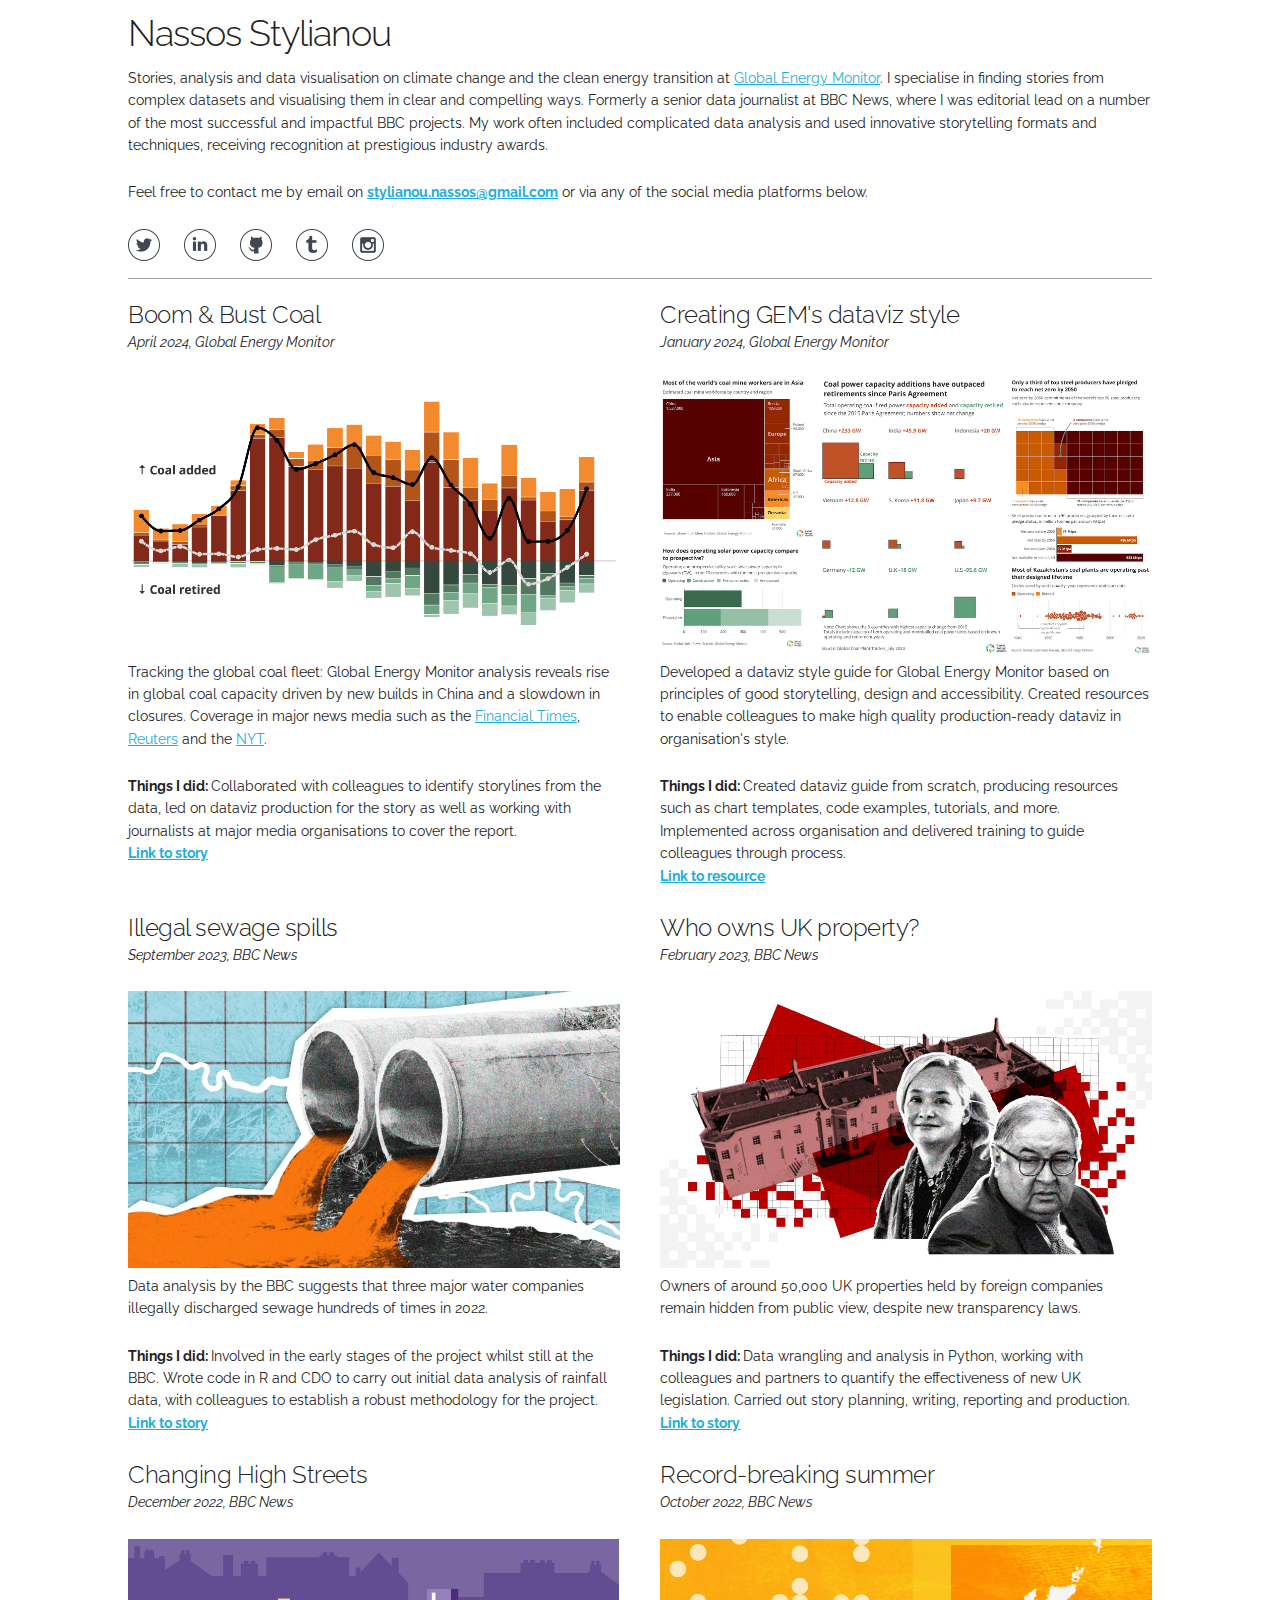
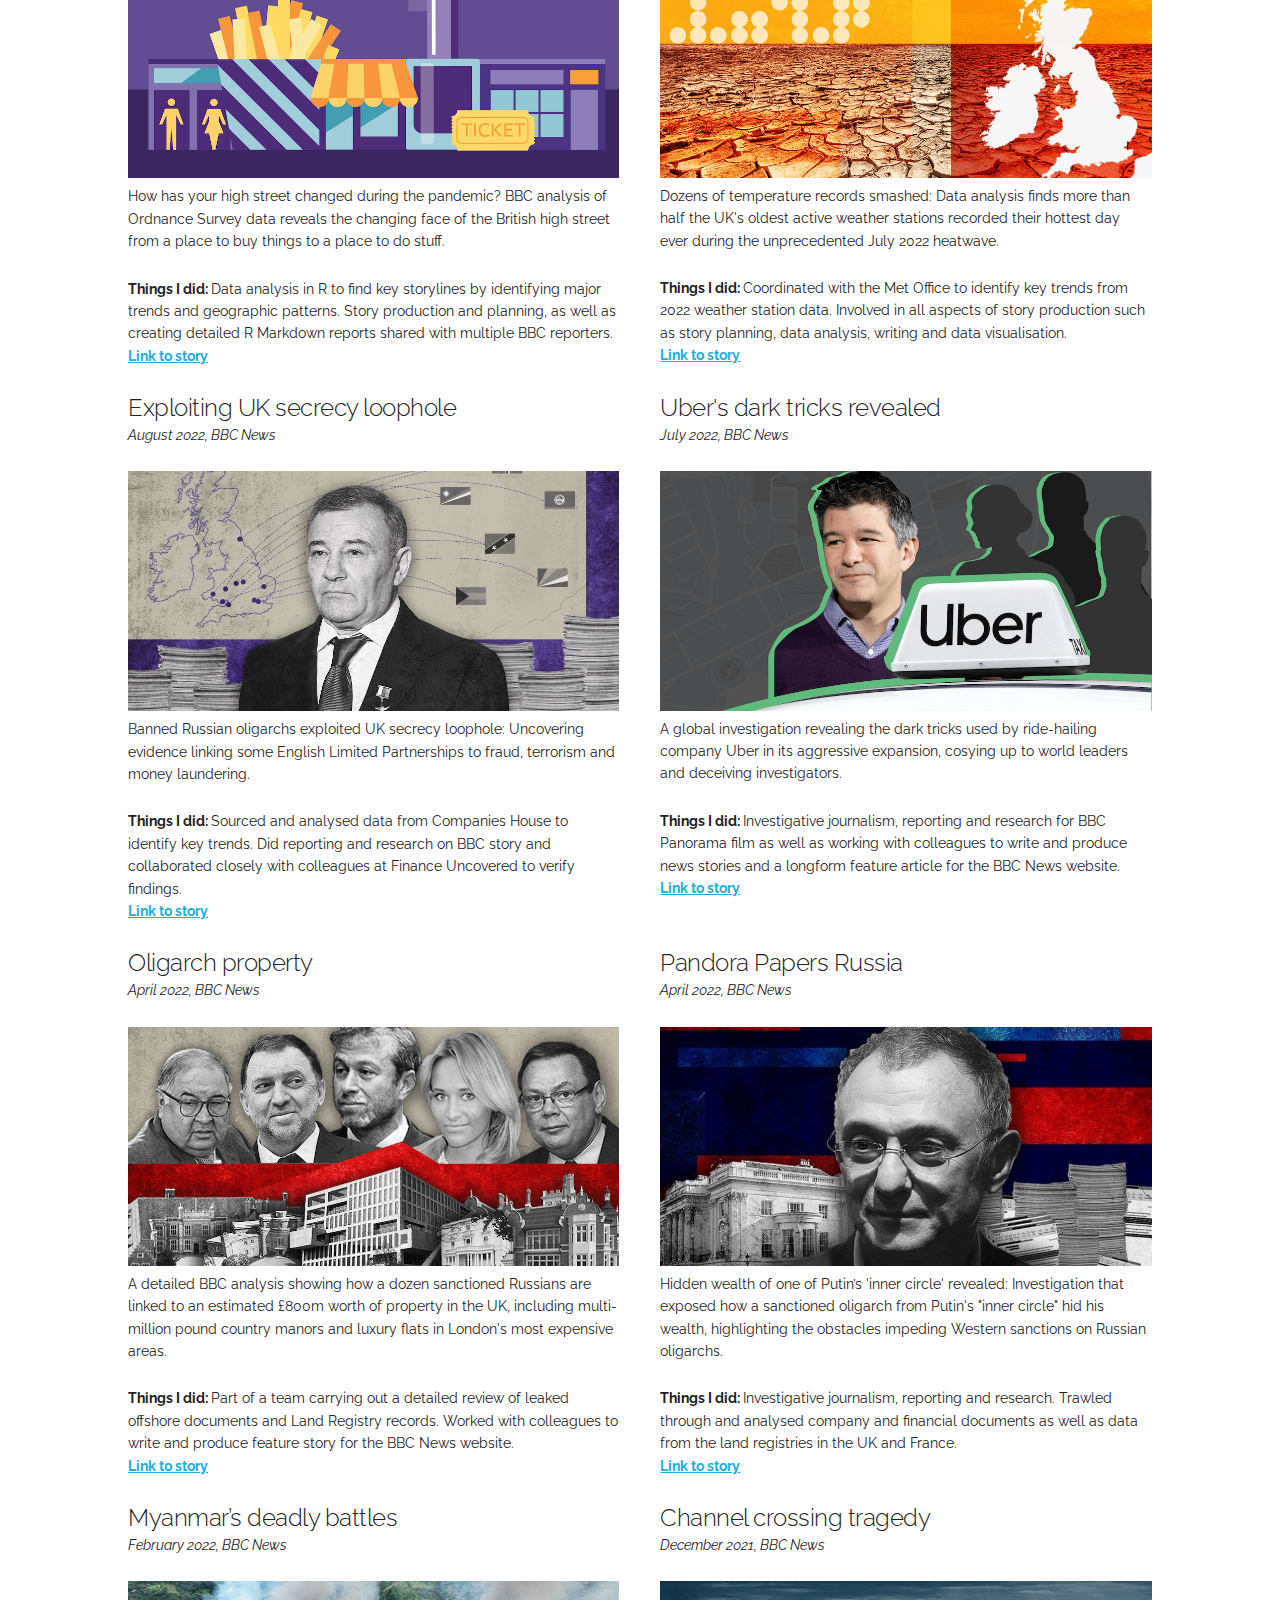
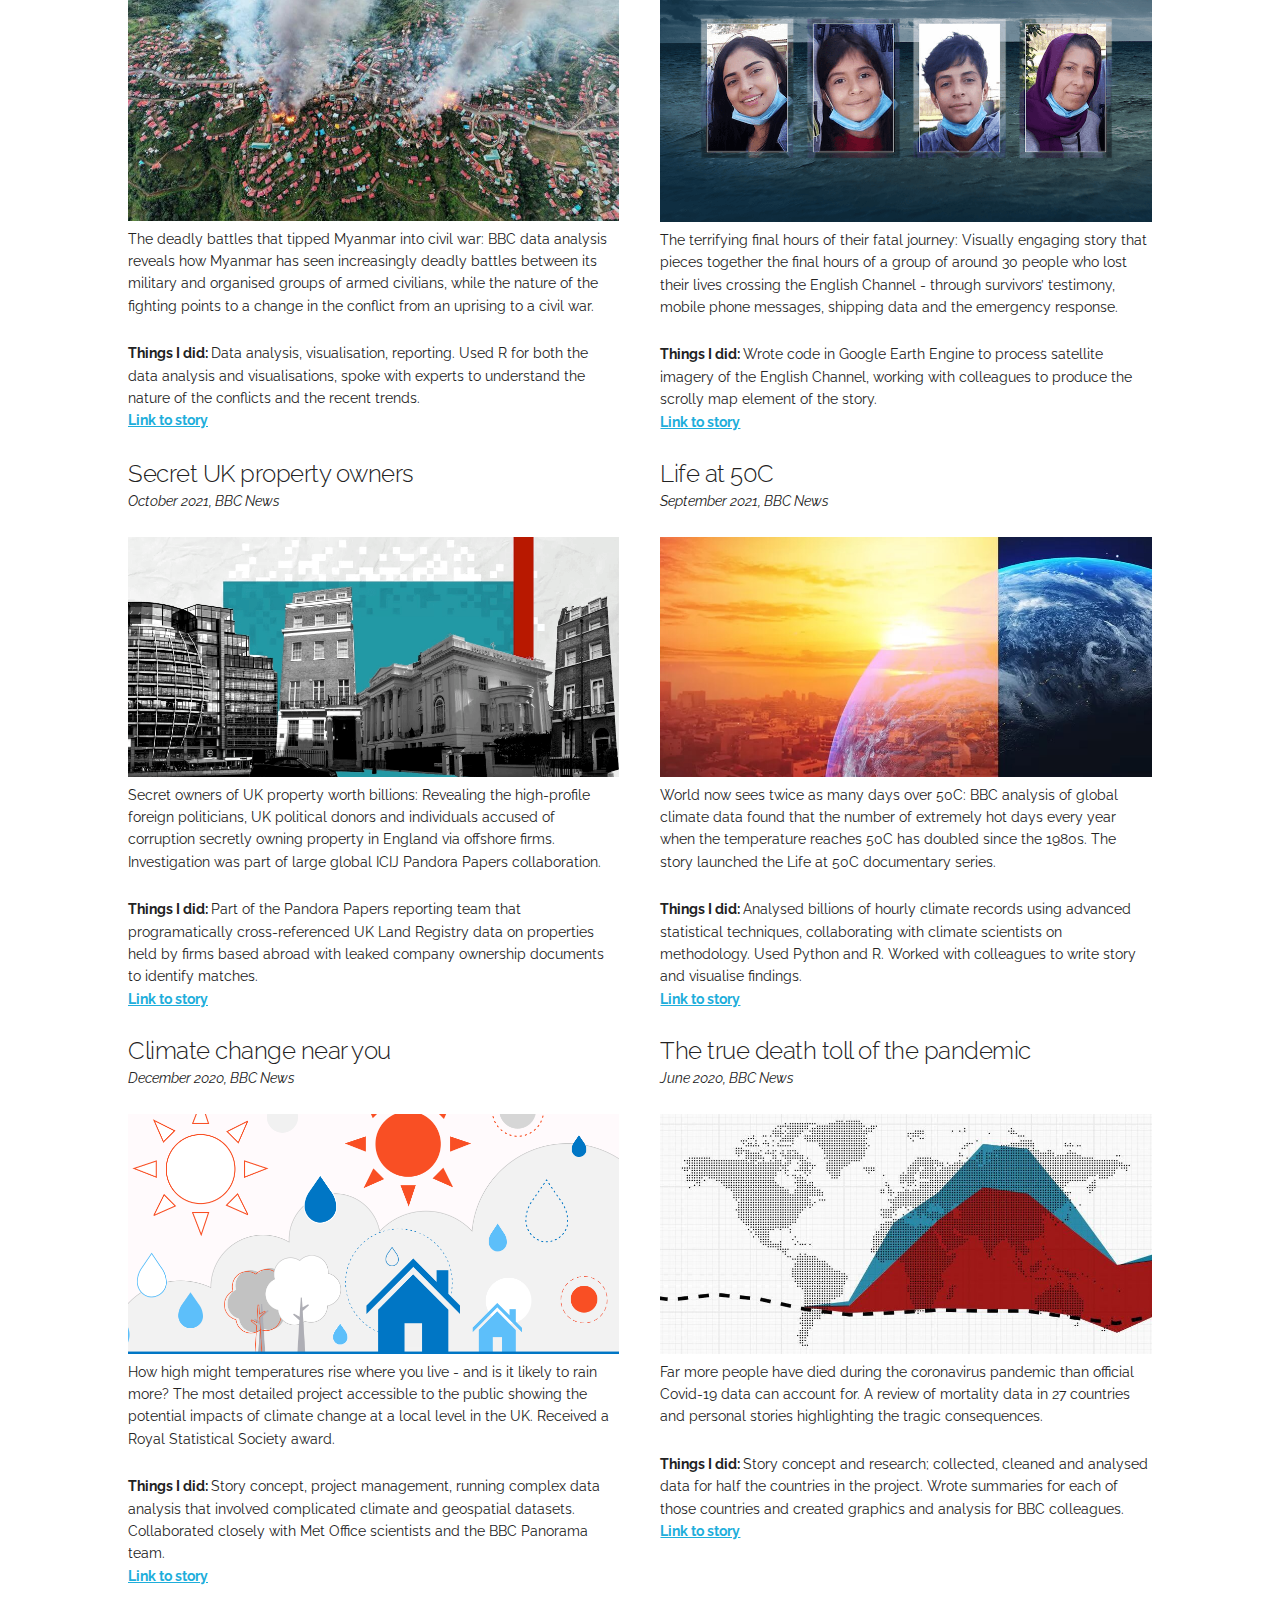
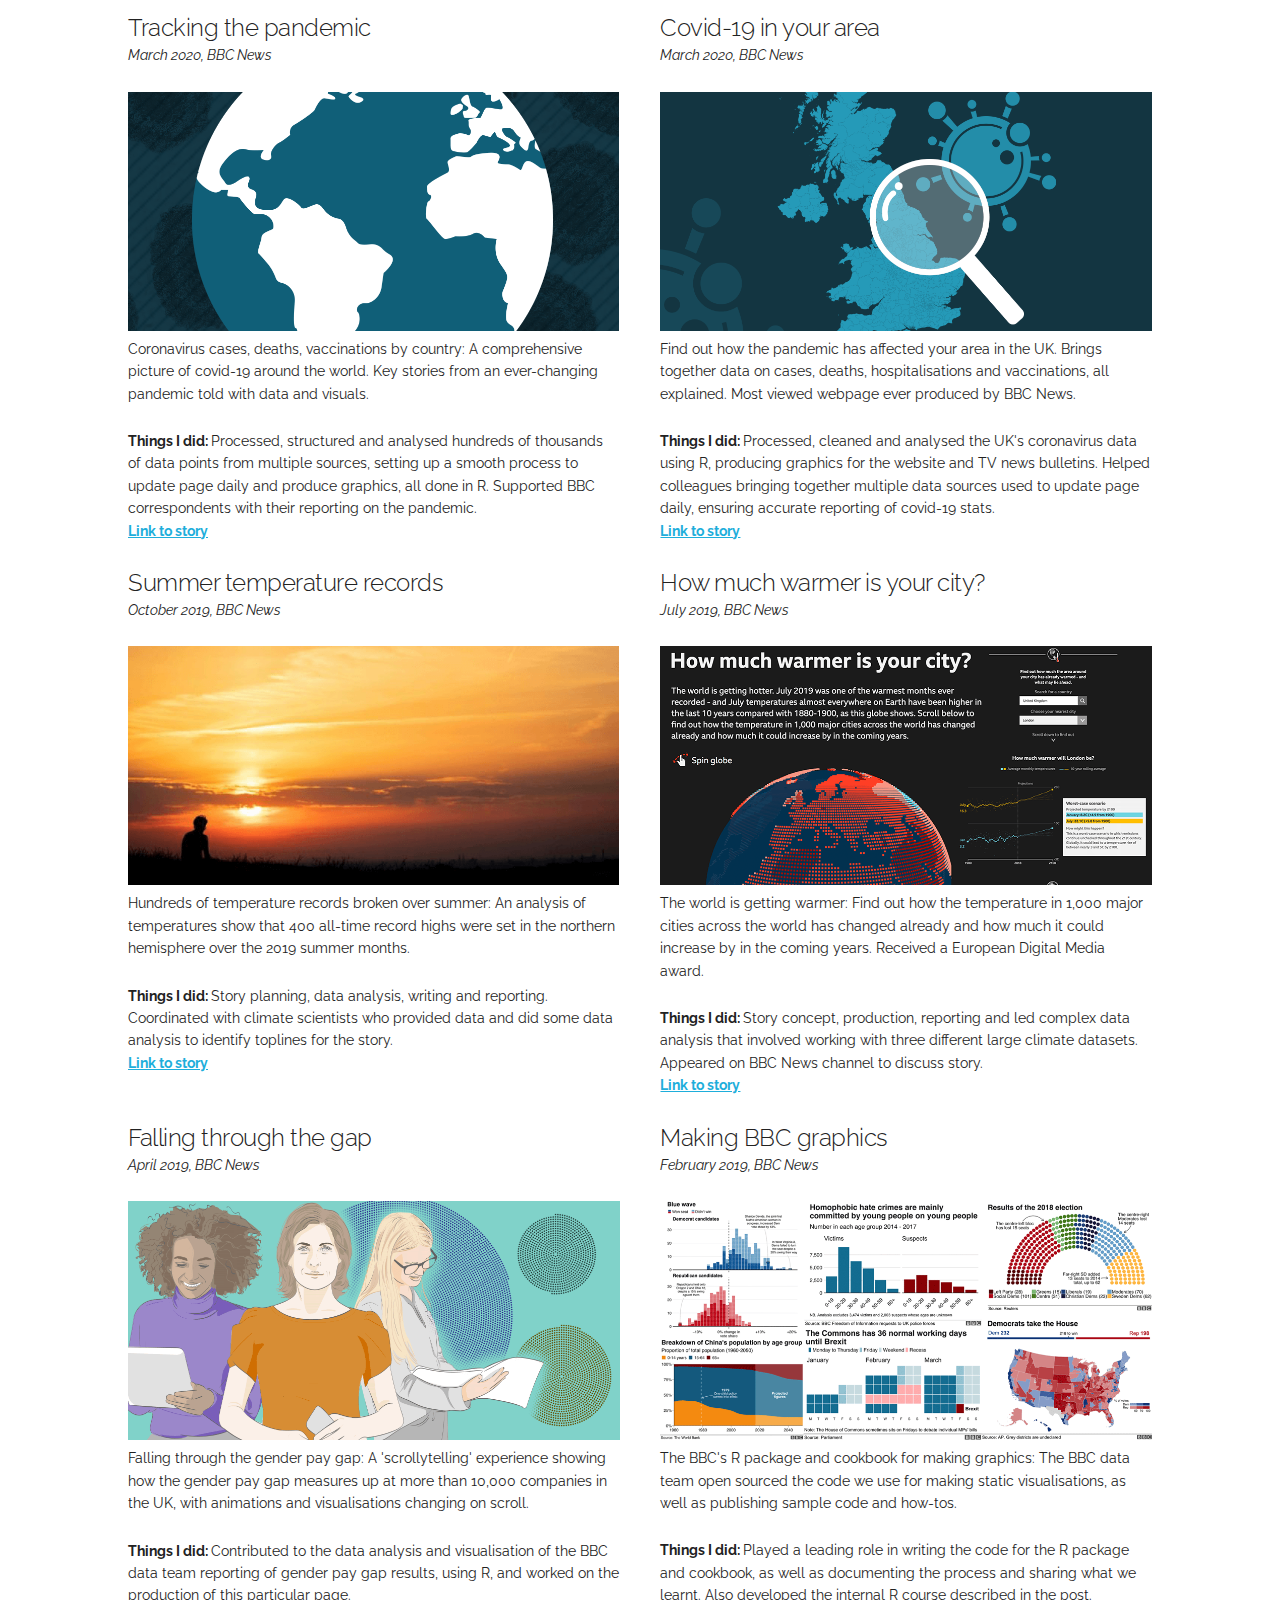
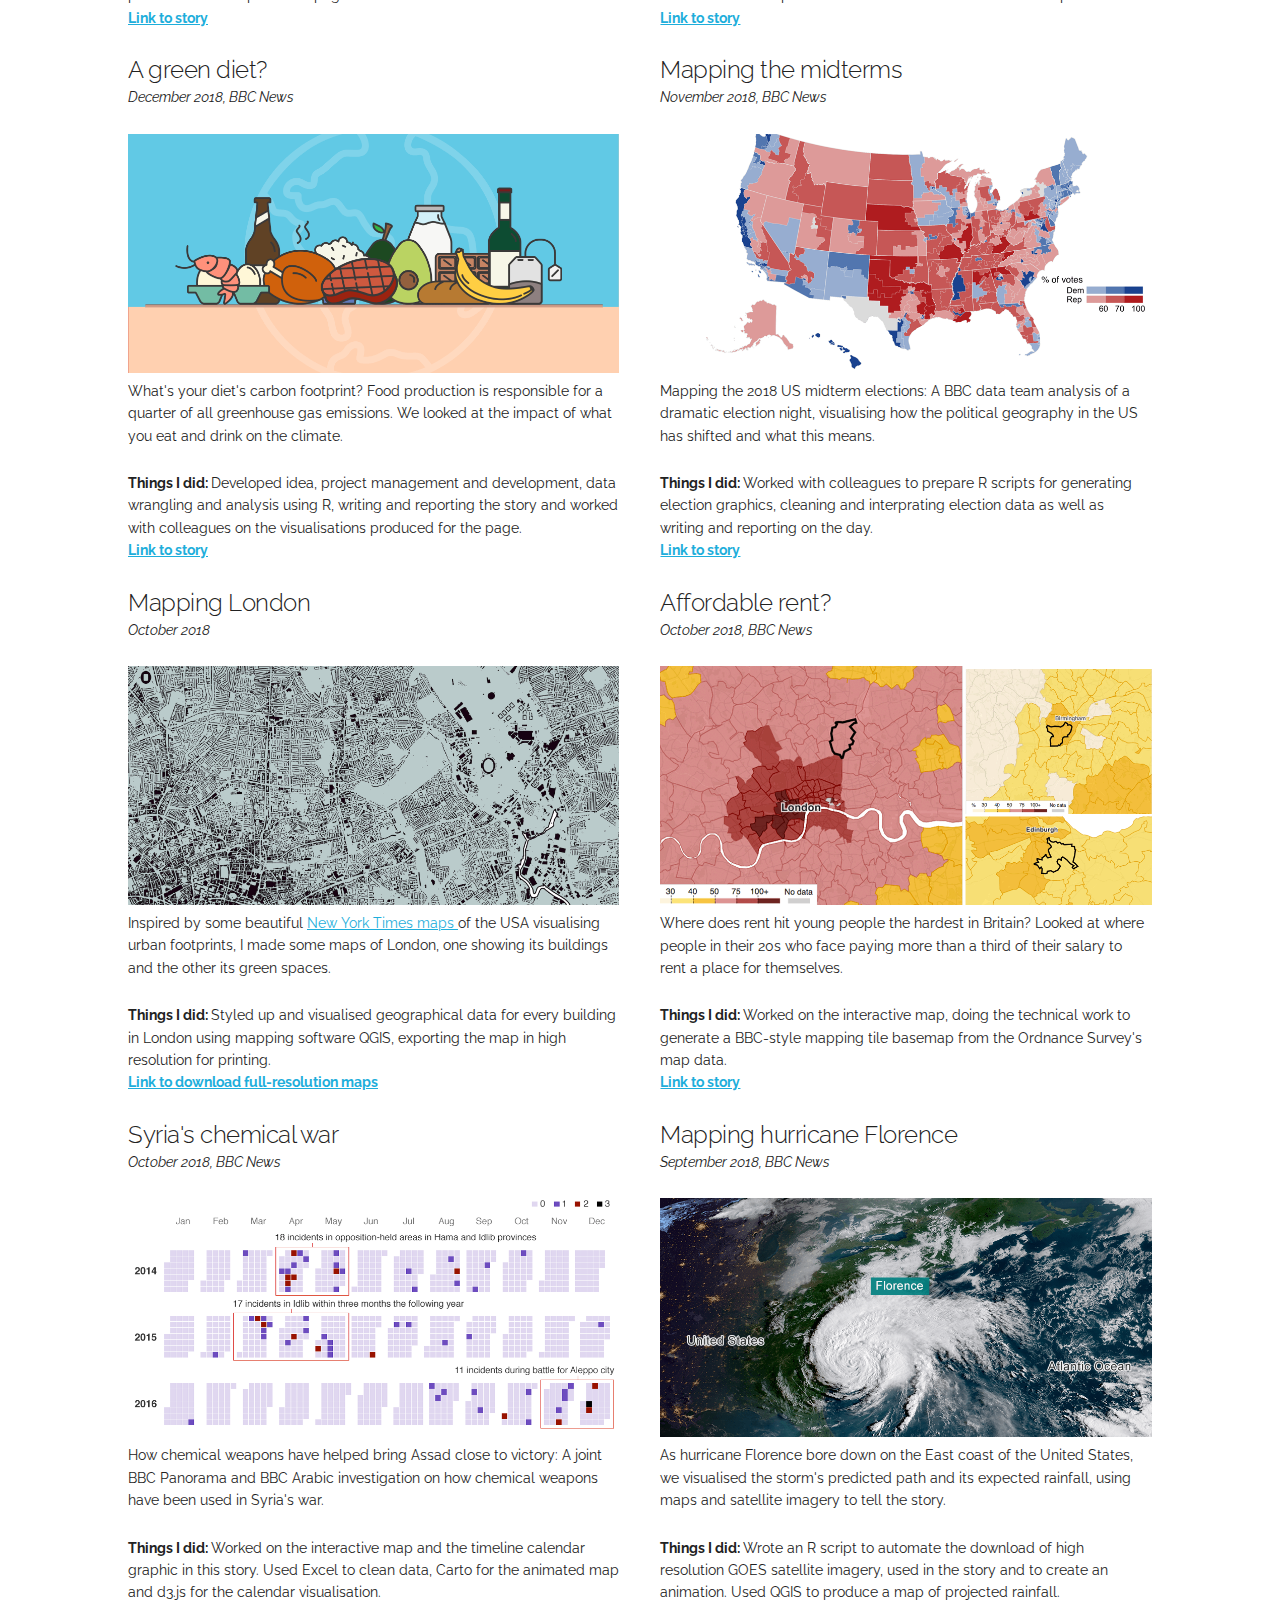
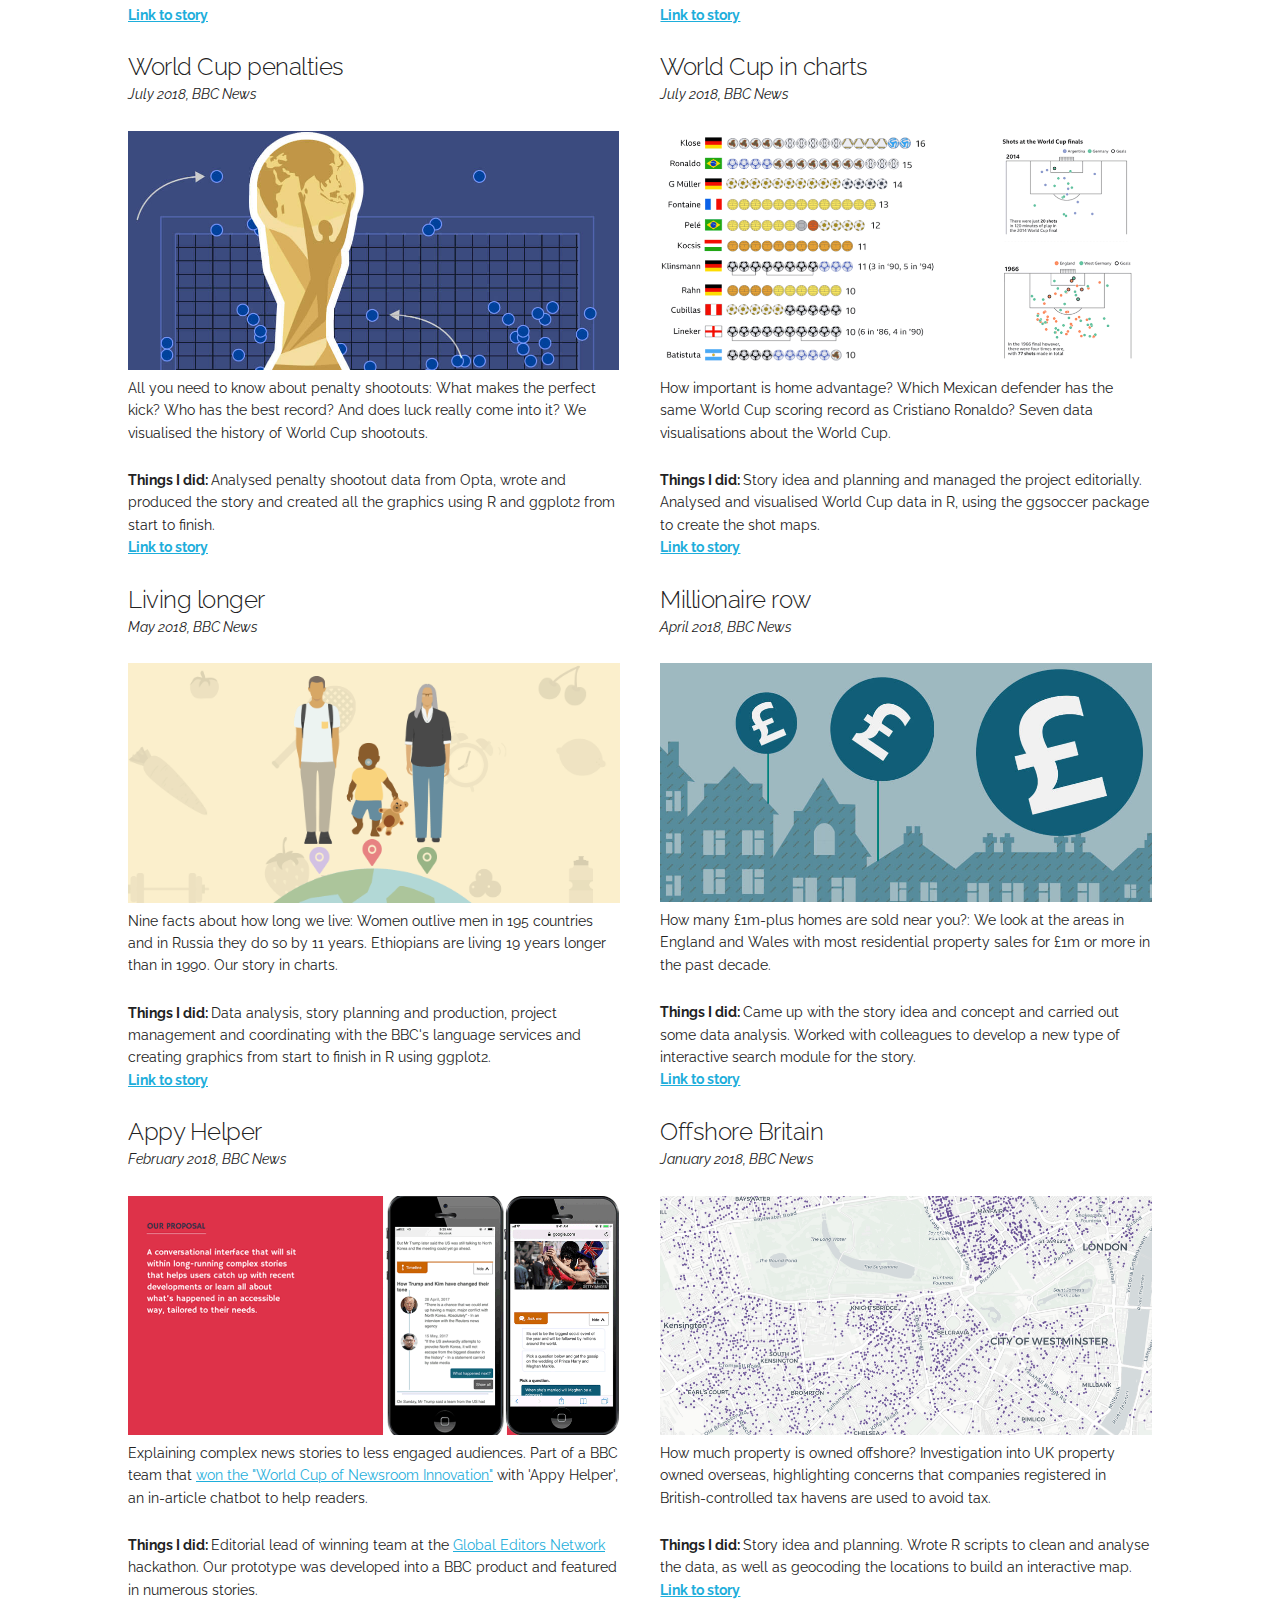
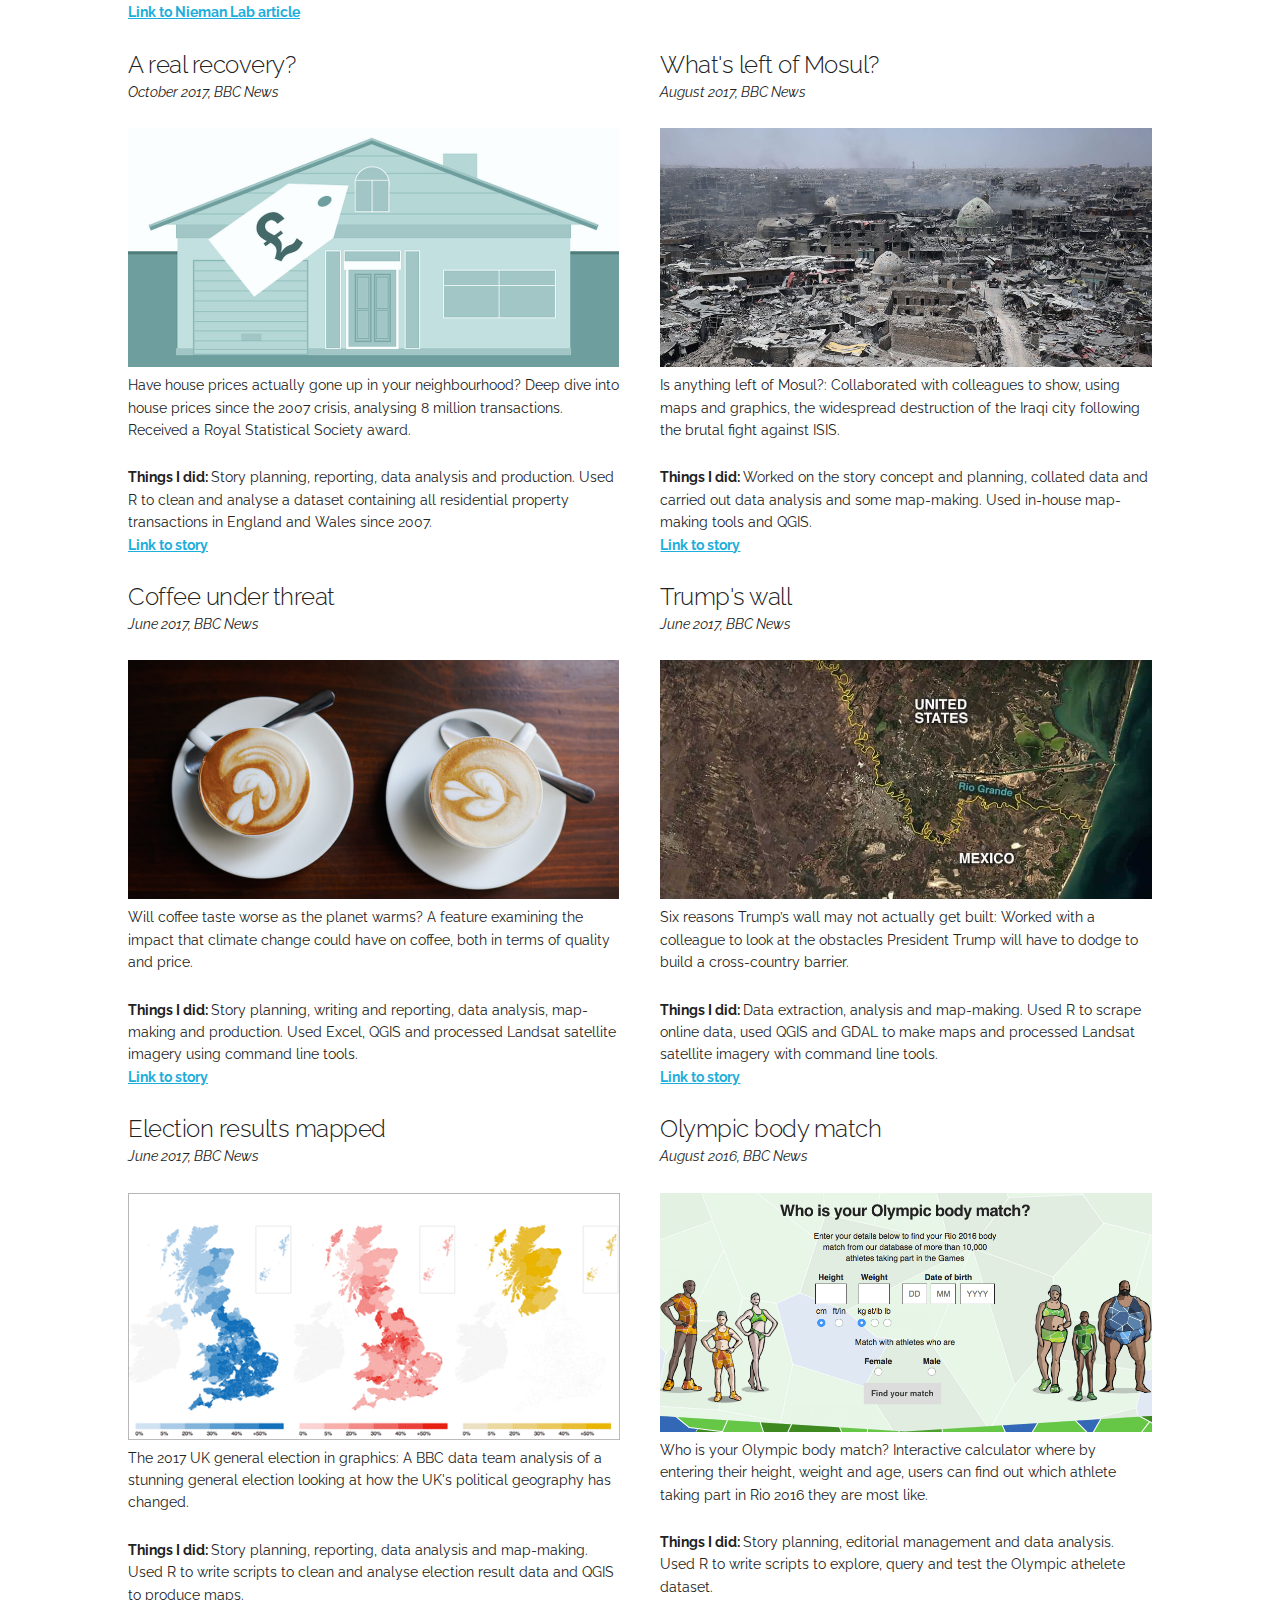
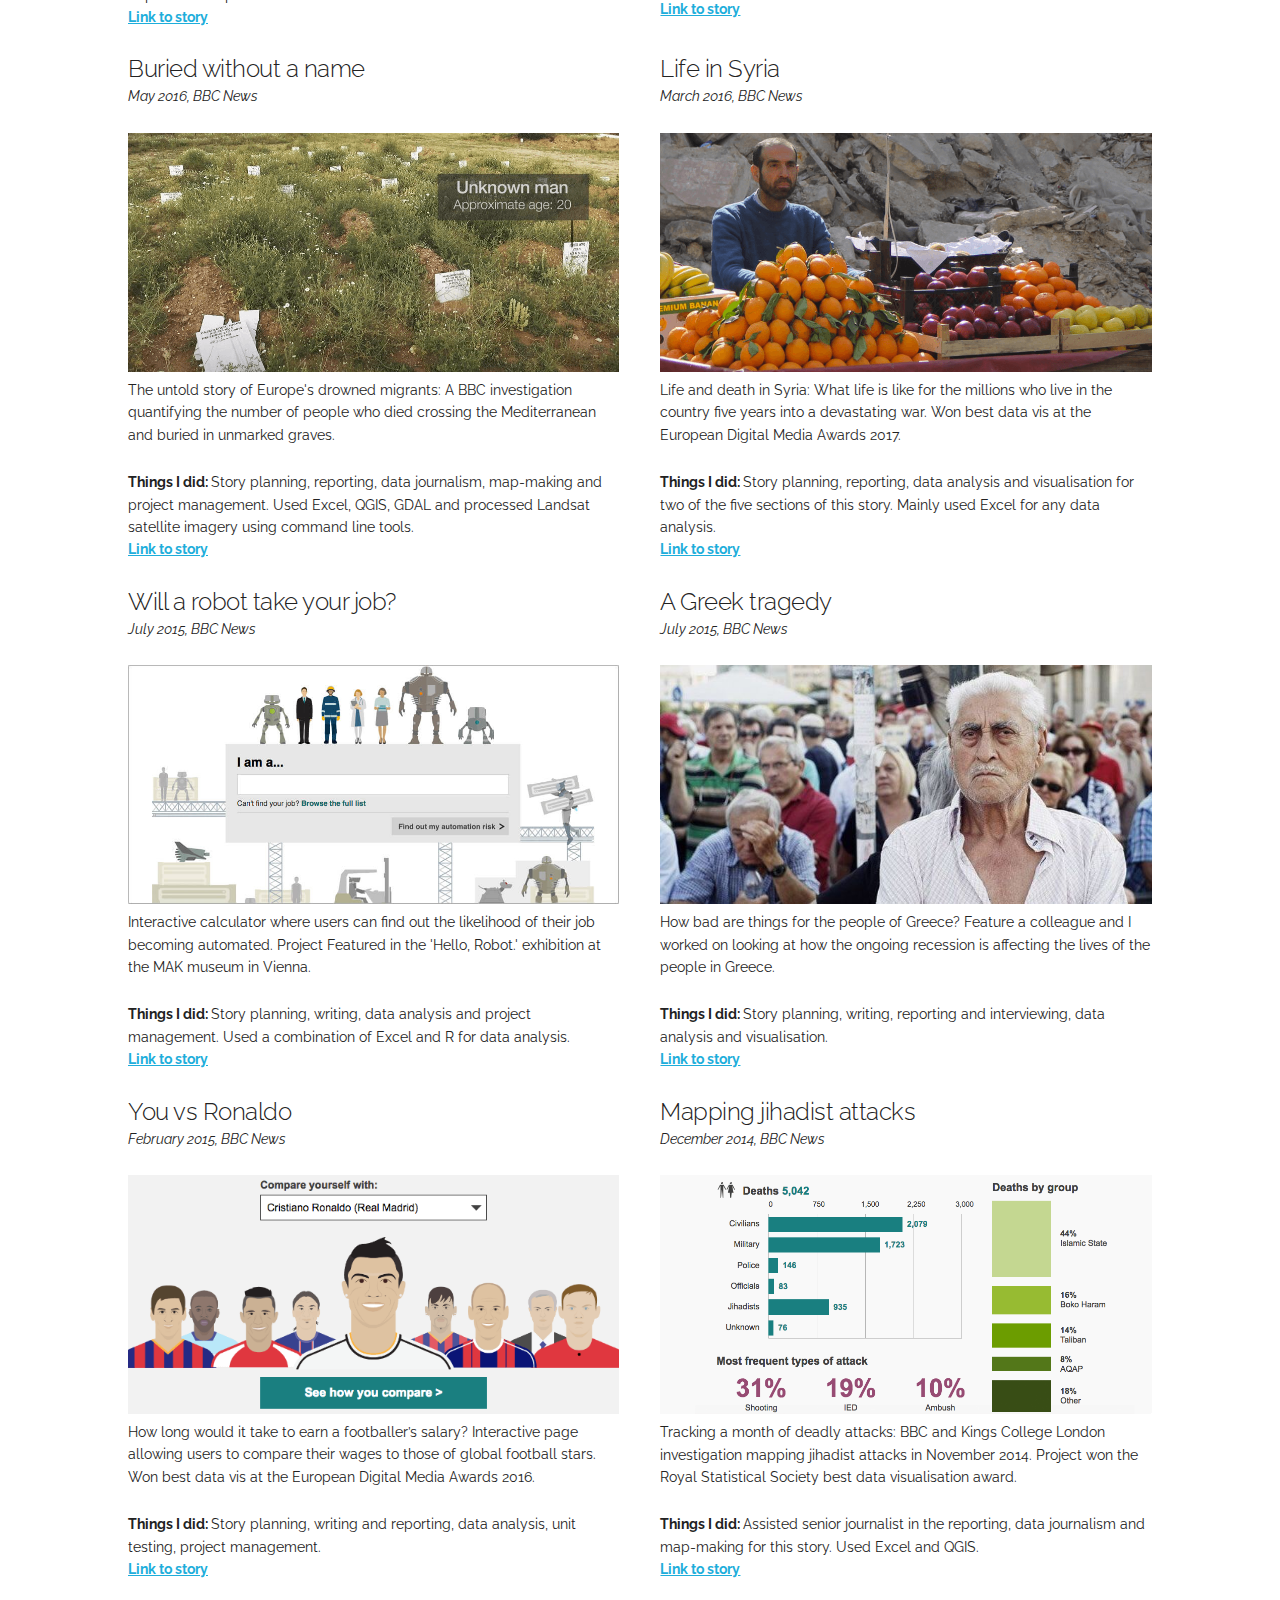
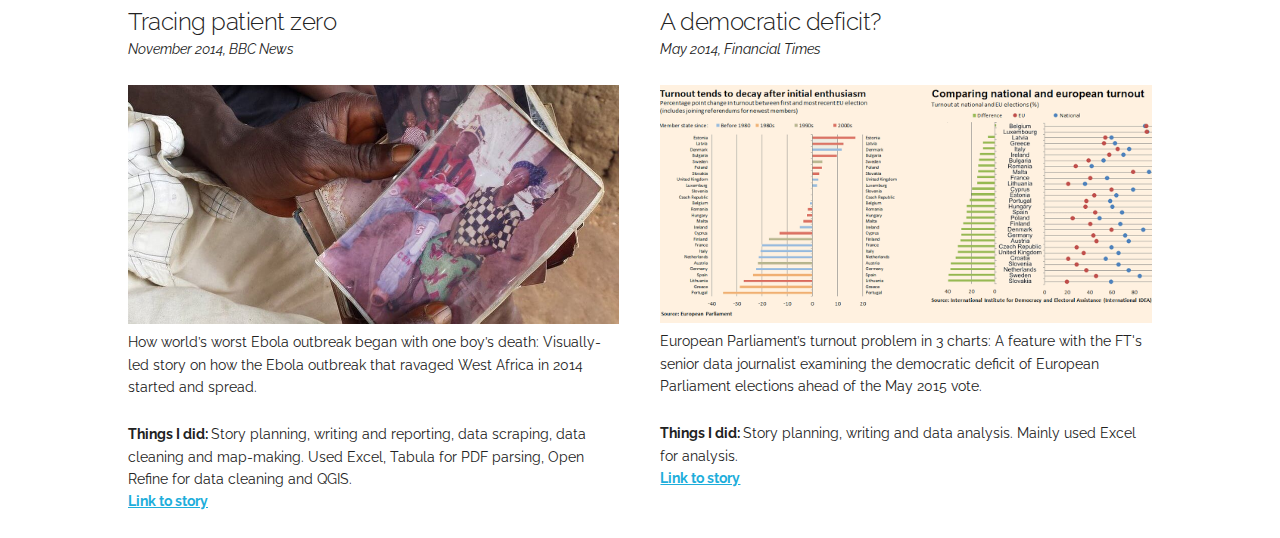
==== commit c591eaf8: "rephrases sentence" ====
--- a/index.html
+++ b/index.html
@@ -130,7 +130,7 @@
                 <div class="description">
                     <p class="description--story">Developed a dataviz style guide for Global Energy Monitor based on principles of good storytelling, design and accessibility. Created resources to enable colleagues to make high quality production-ready dataviz in organisation's style.</p>
 
-                    <p class="description--what-i-did"><strong>Things I did: </strong>Created dataviz guide from scratch, producing resources such as chart templates, code examples, tutorials, and more. Delivered training to guide colleagues through process implemented across organisation.  
+                    <p class="description--what-i-did"><strong>Things I did: </strong>Created dataviz guide from scratch, producing resources such as chart templates, code examples, tutorials, and more. Implemented across organisation and delivered training to guide colleagues through process.  
 
                         <br>
                         <strong> <a class="story-link" href="https://globalenergymonitor.org/wp-content/uploads/2024/01/gem_dataviz_style_guide.html" target="_blank">Link to resource</a></strong>
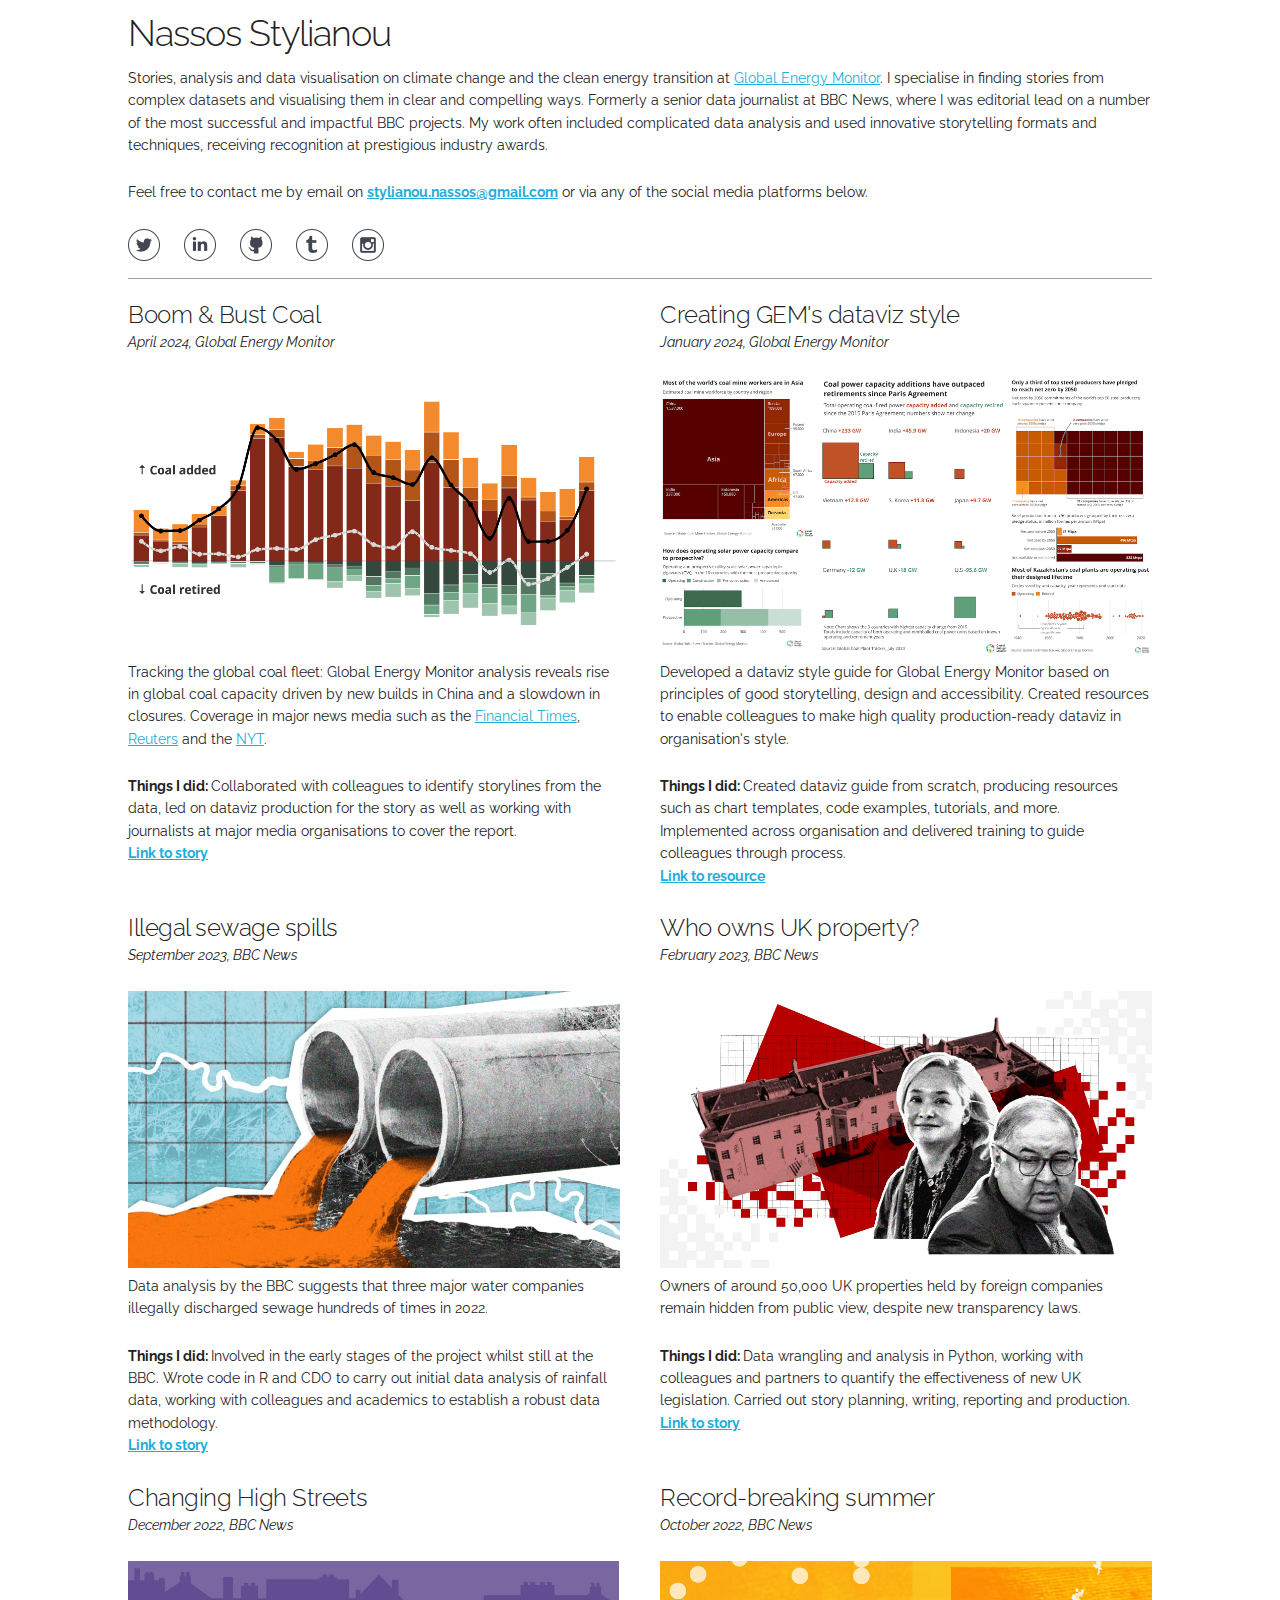
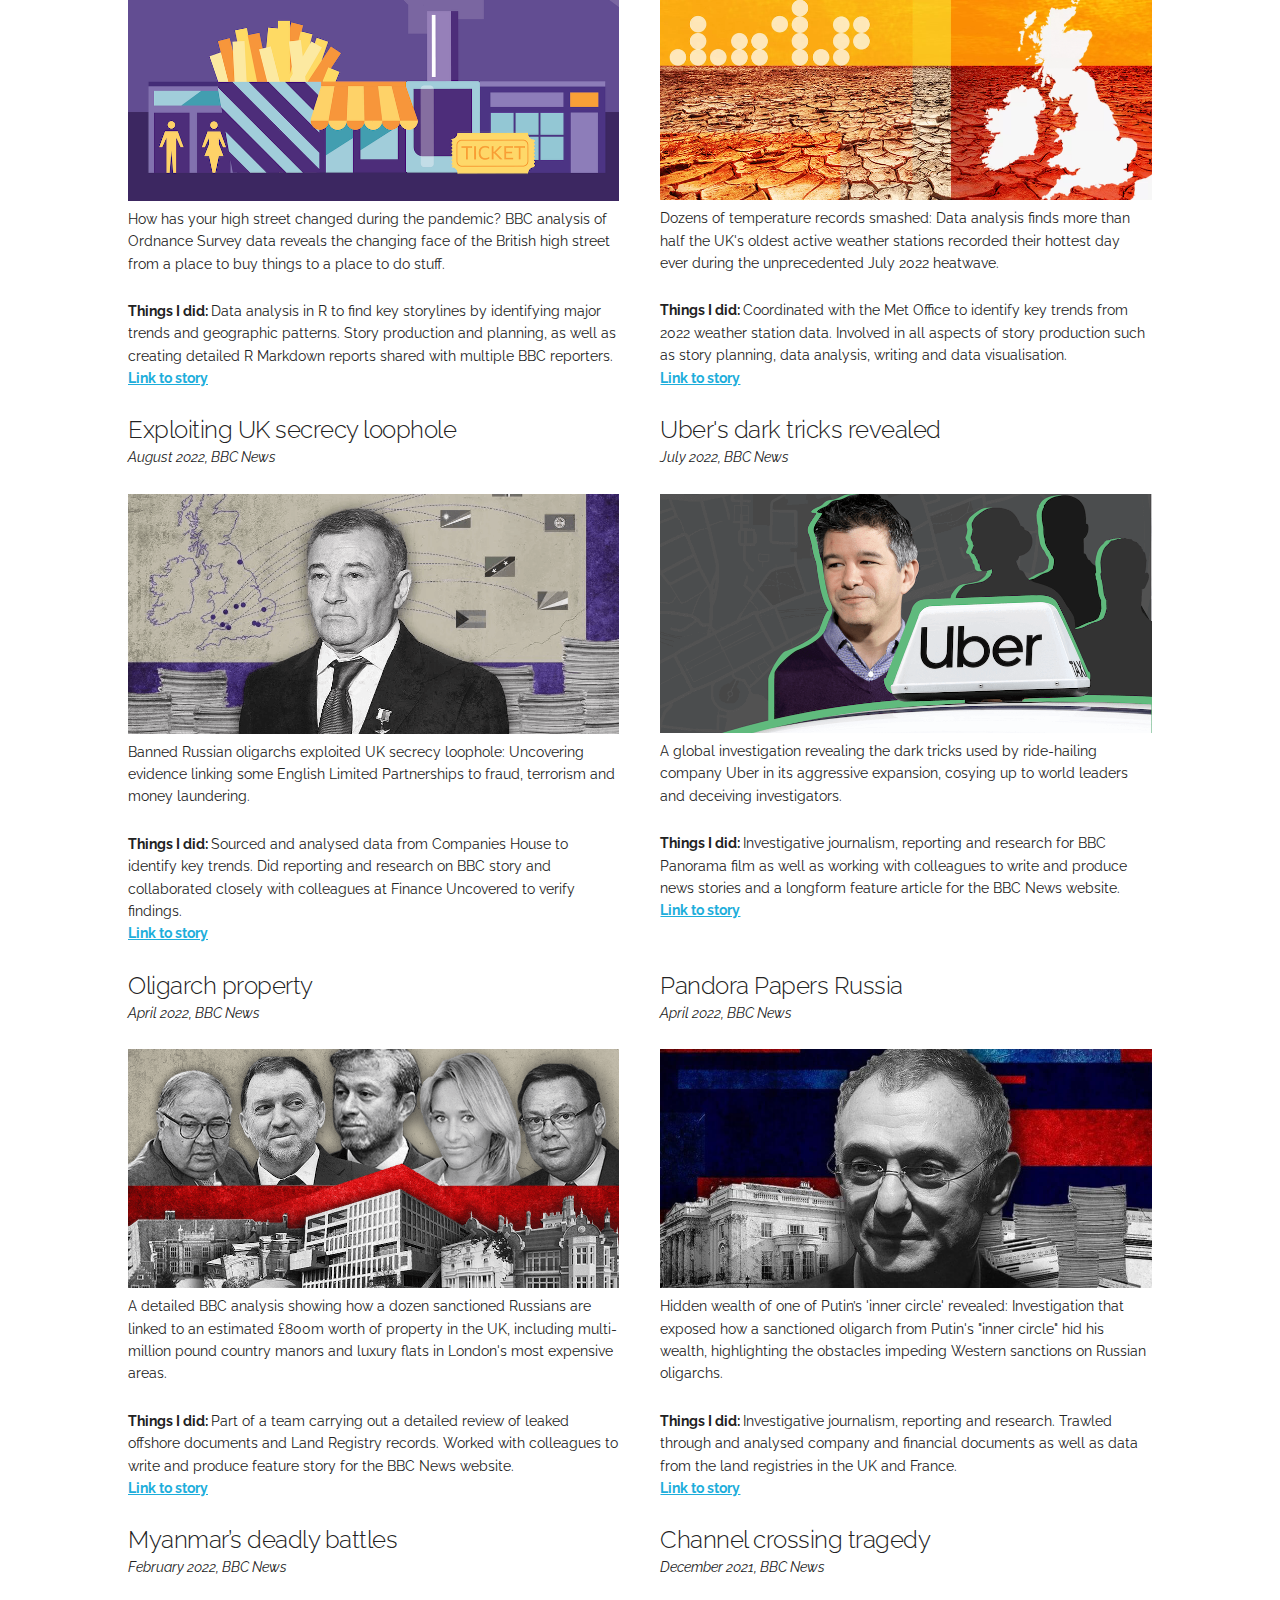
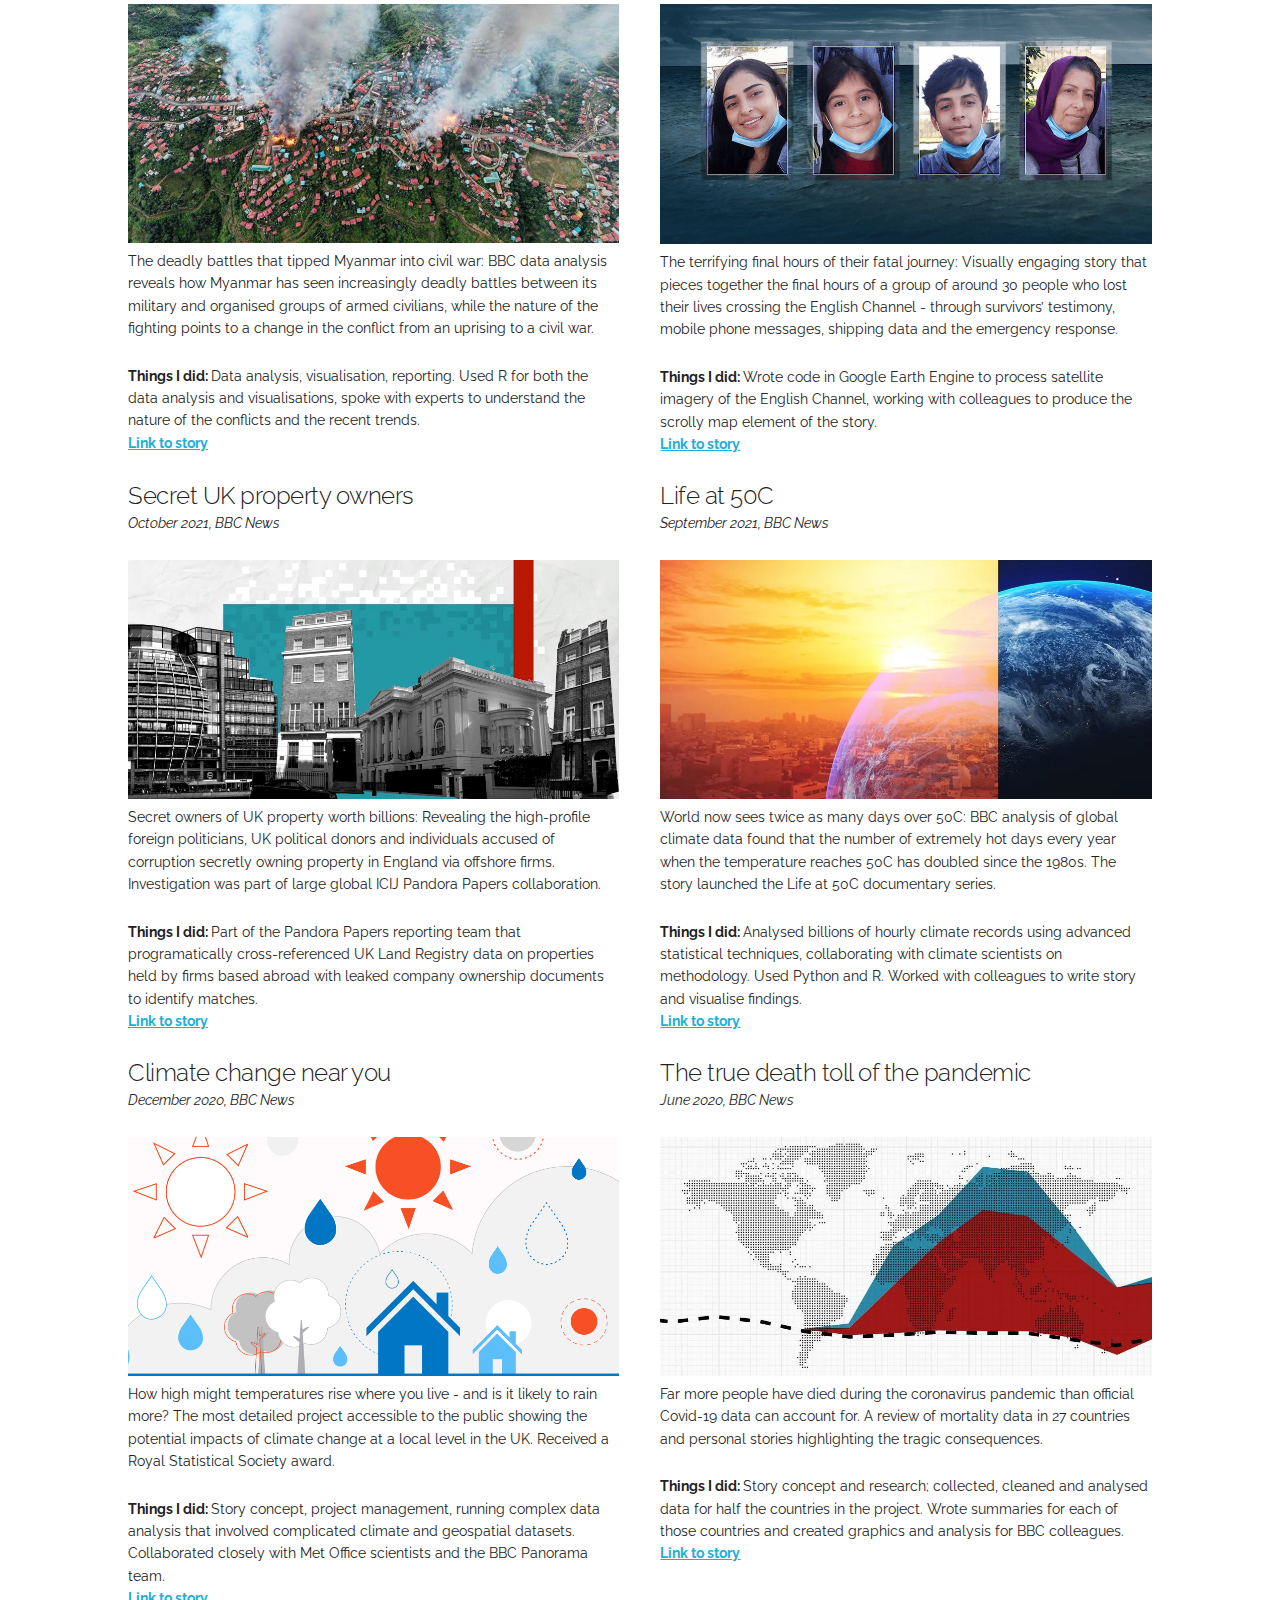
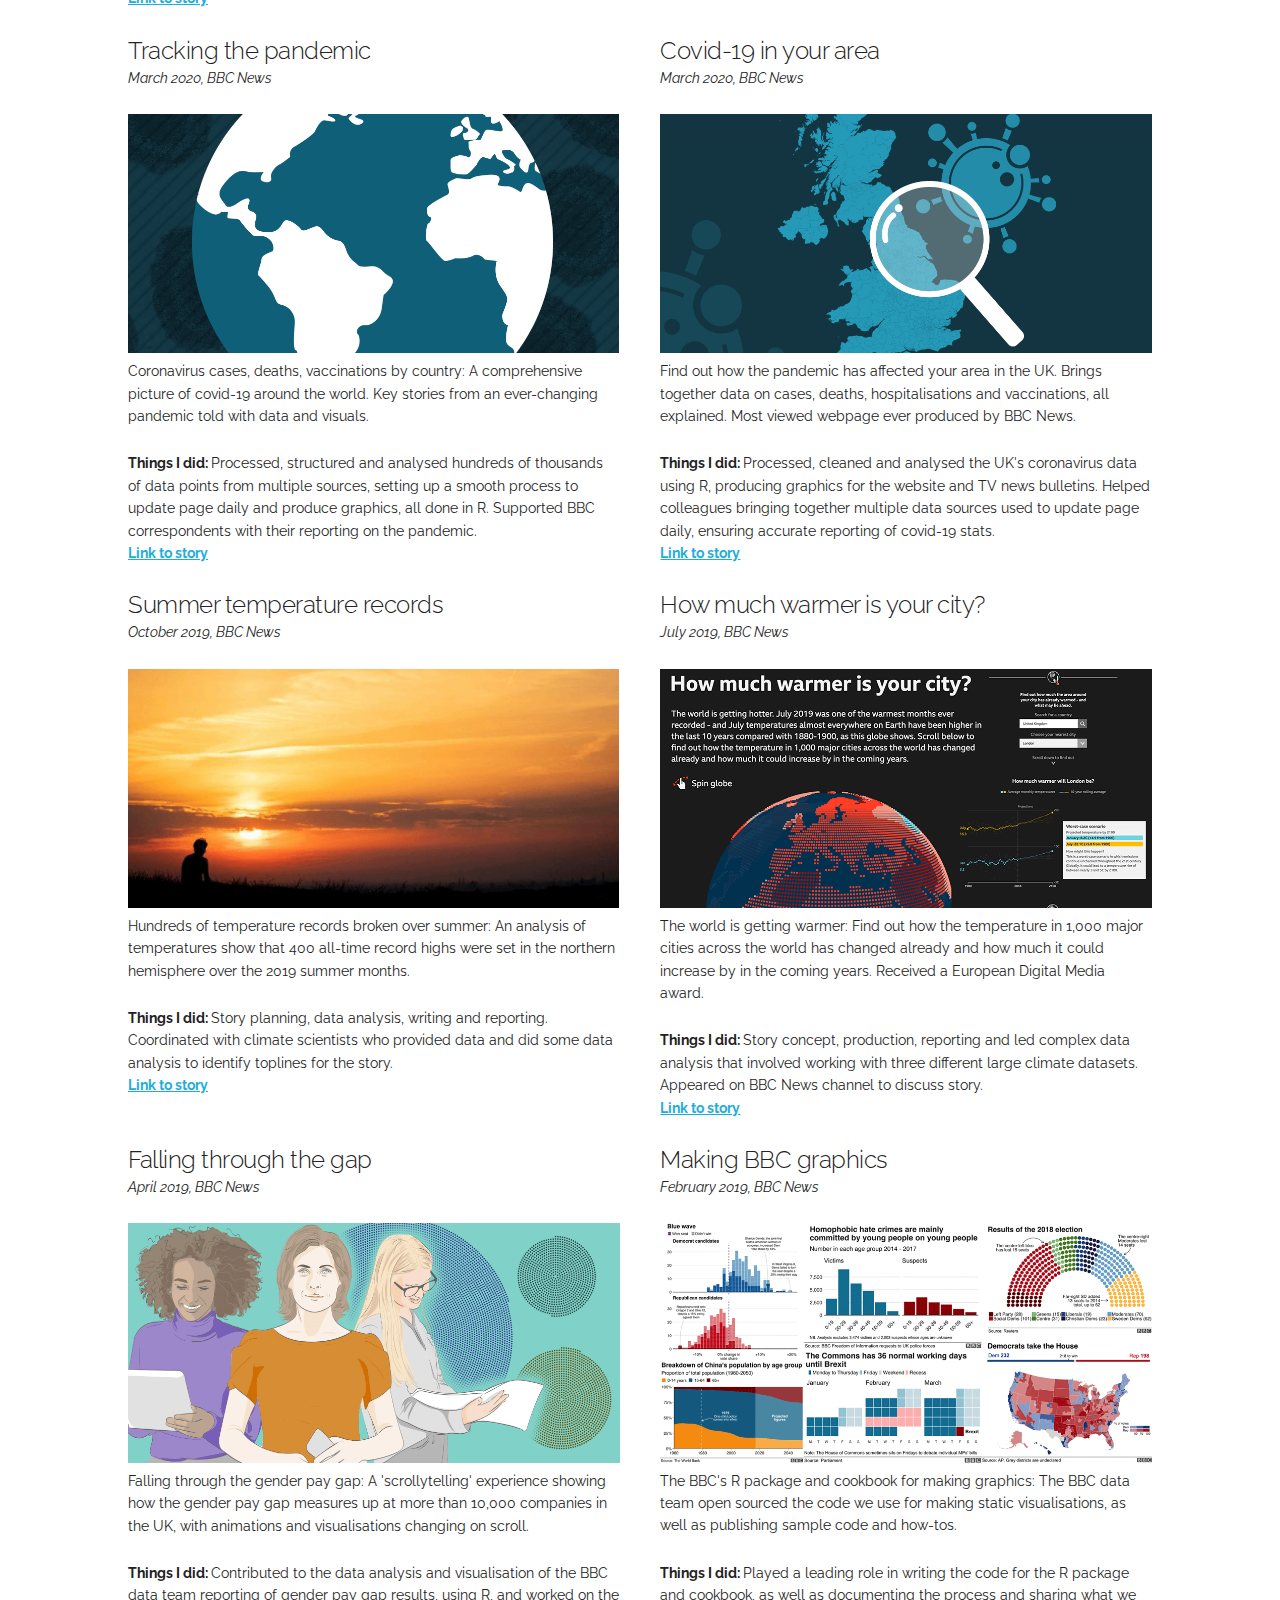
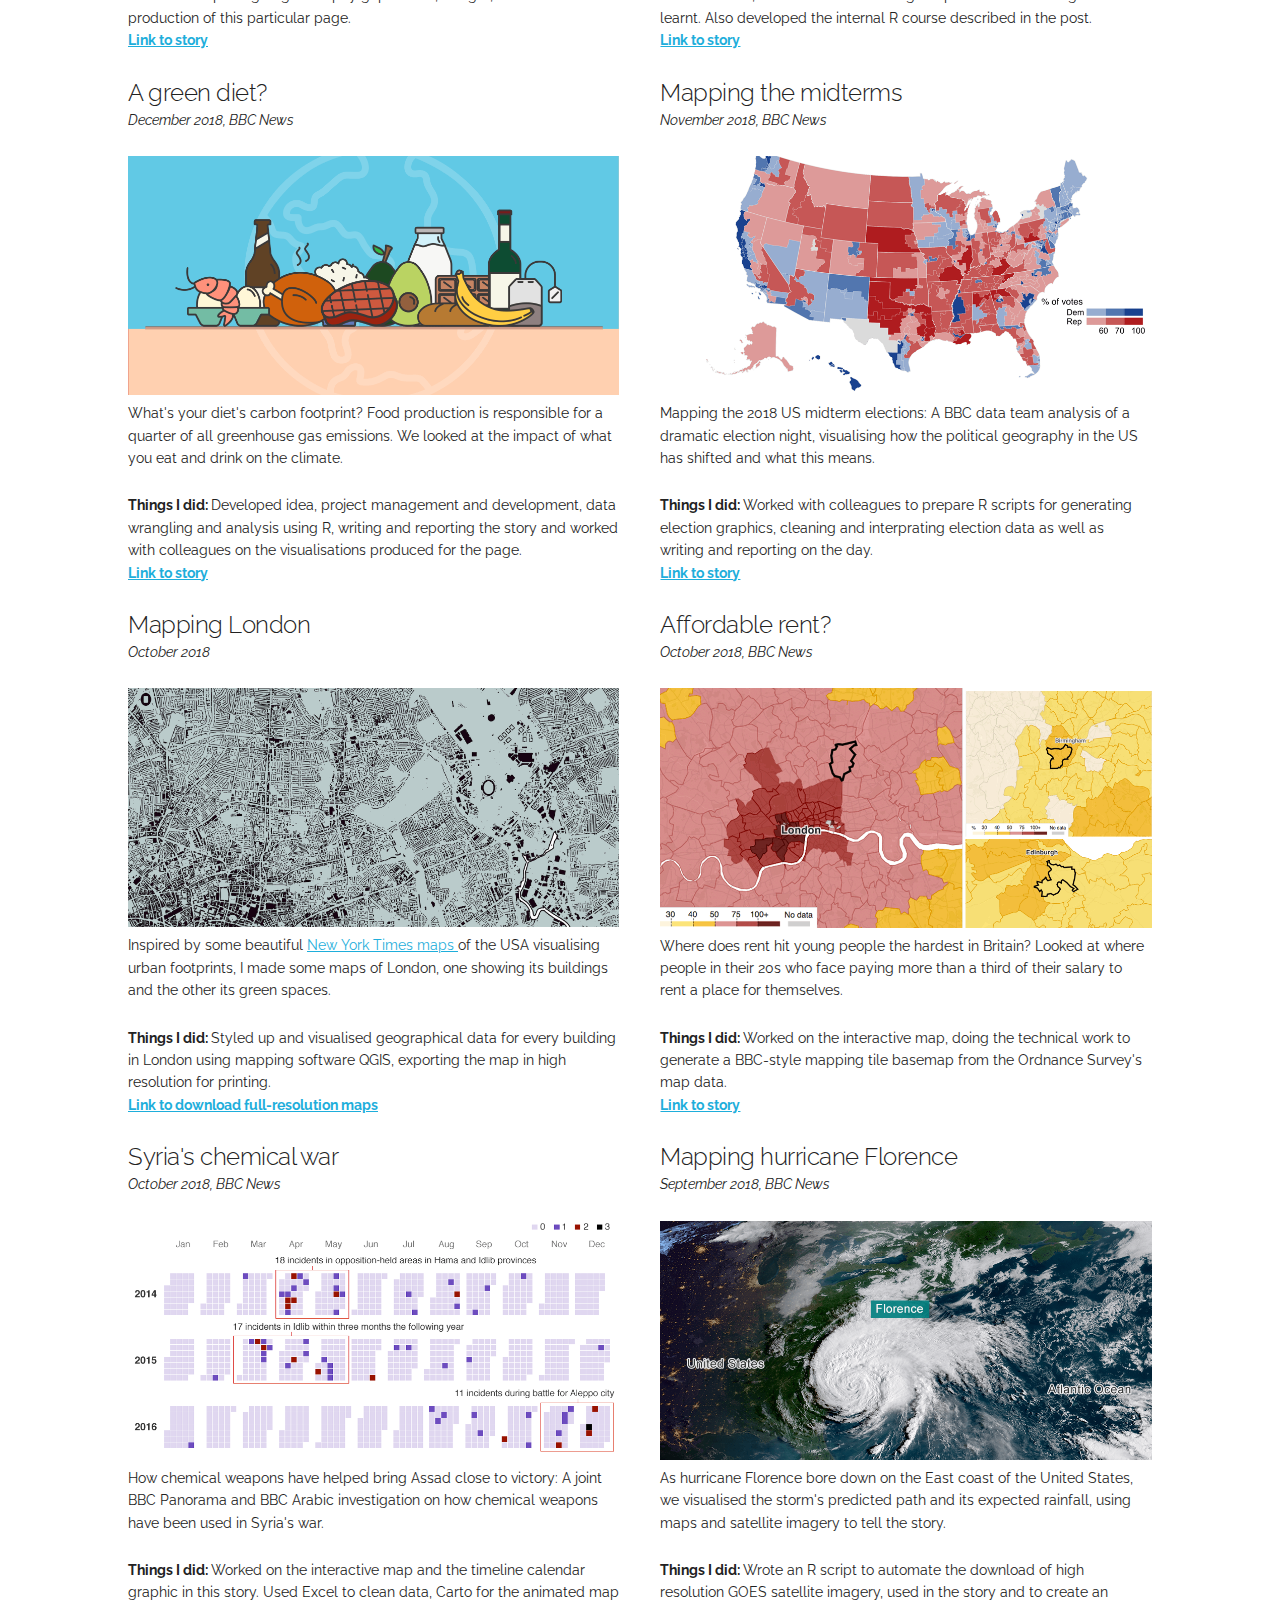
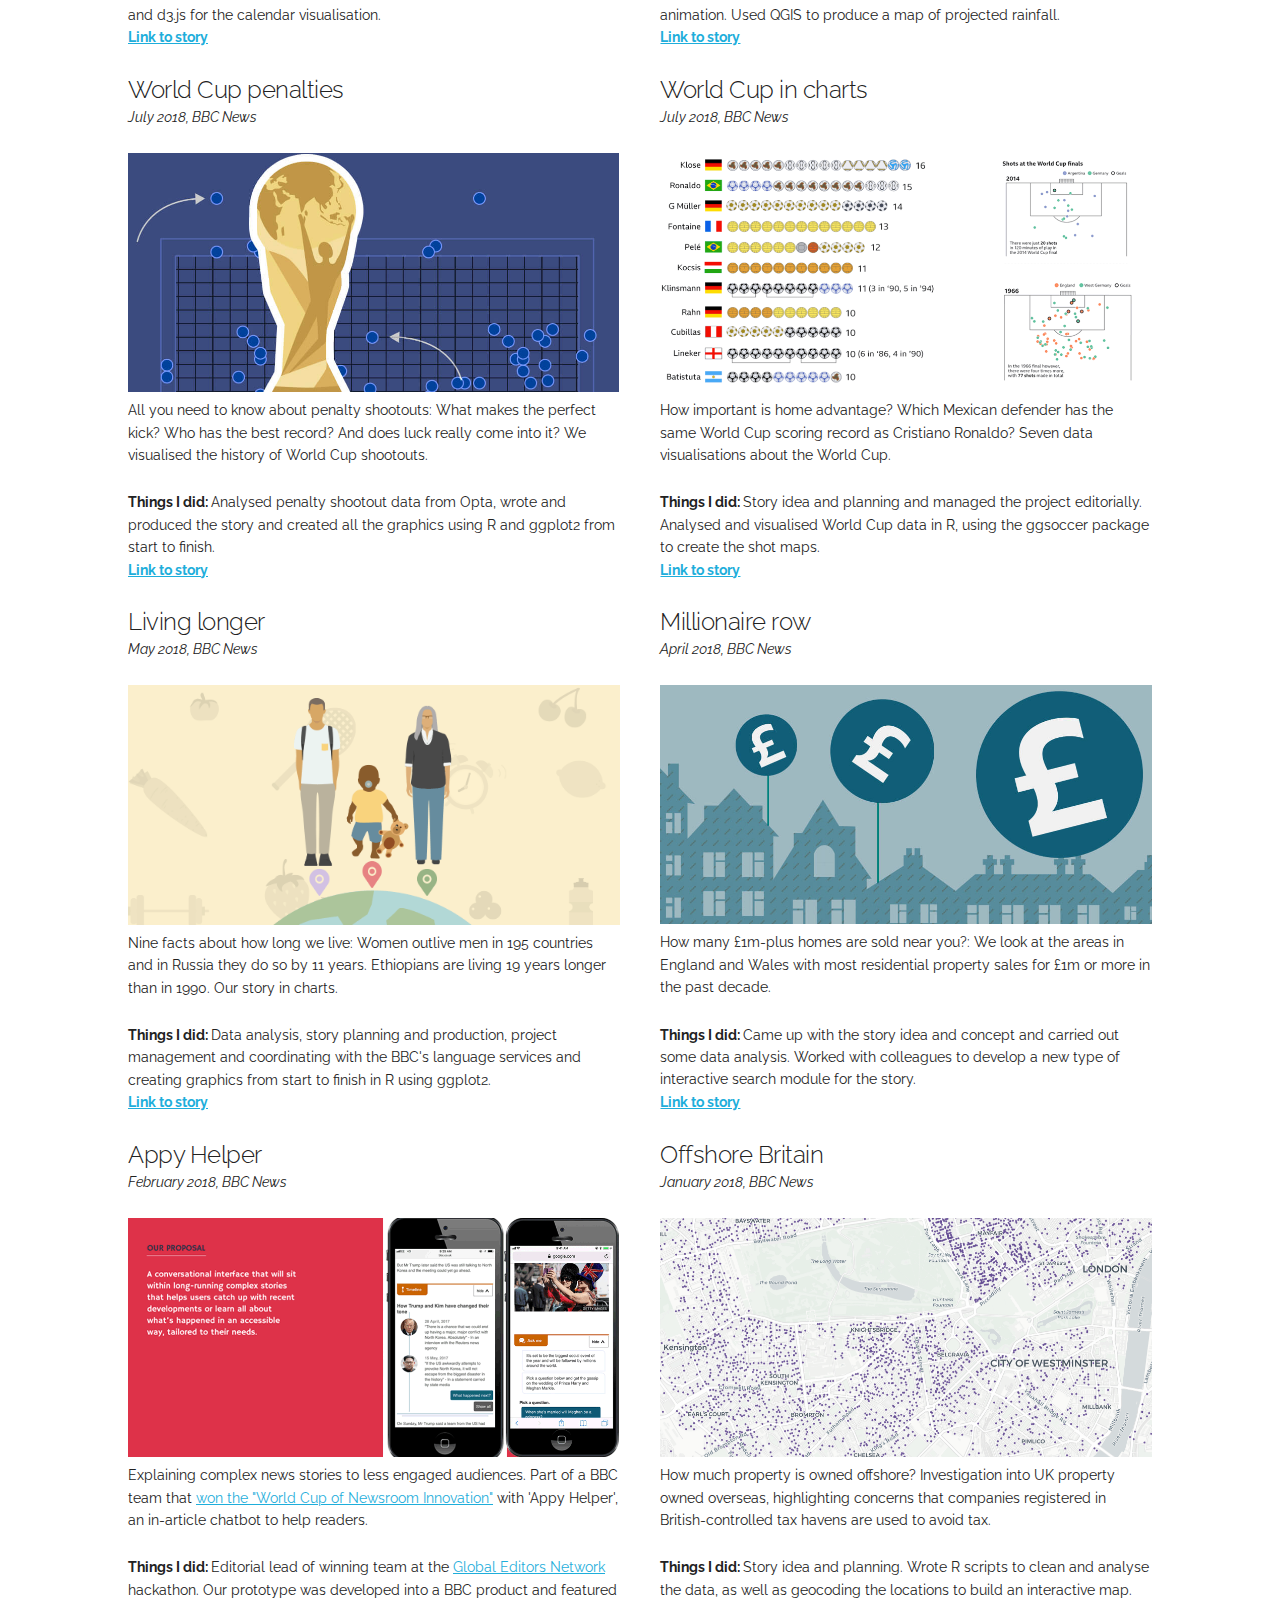
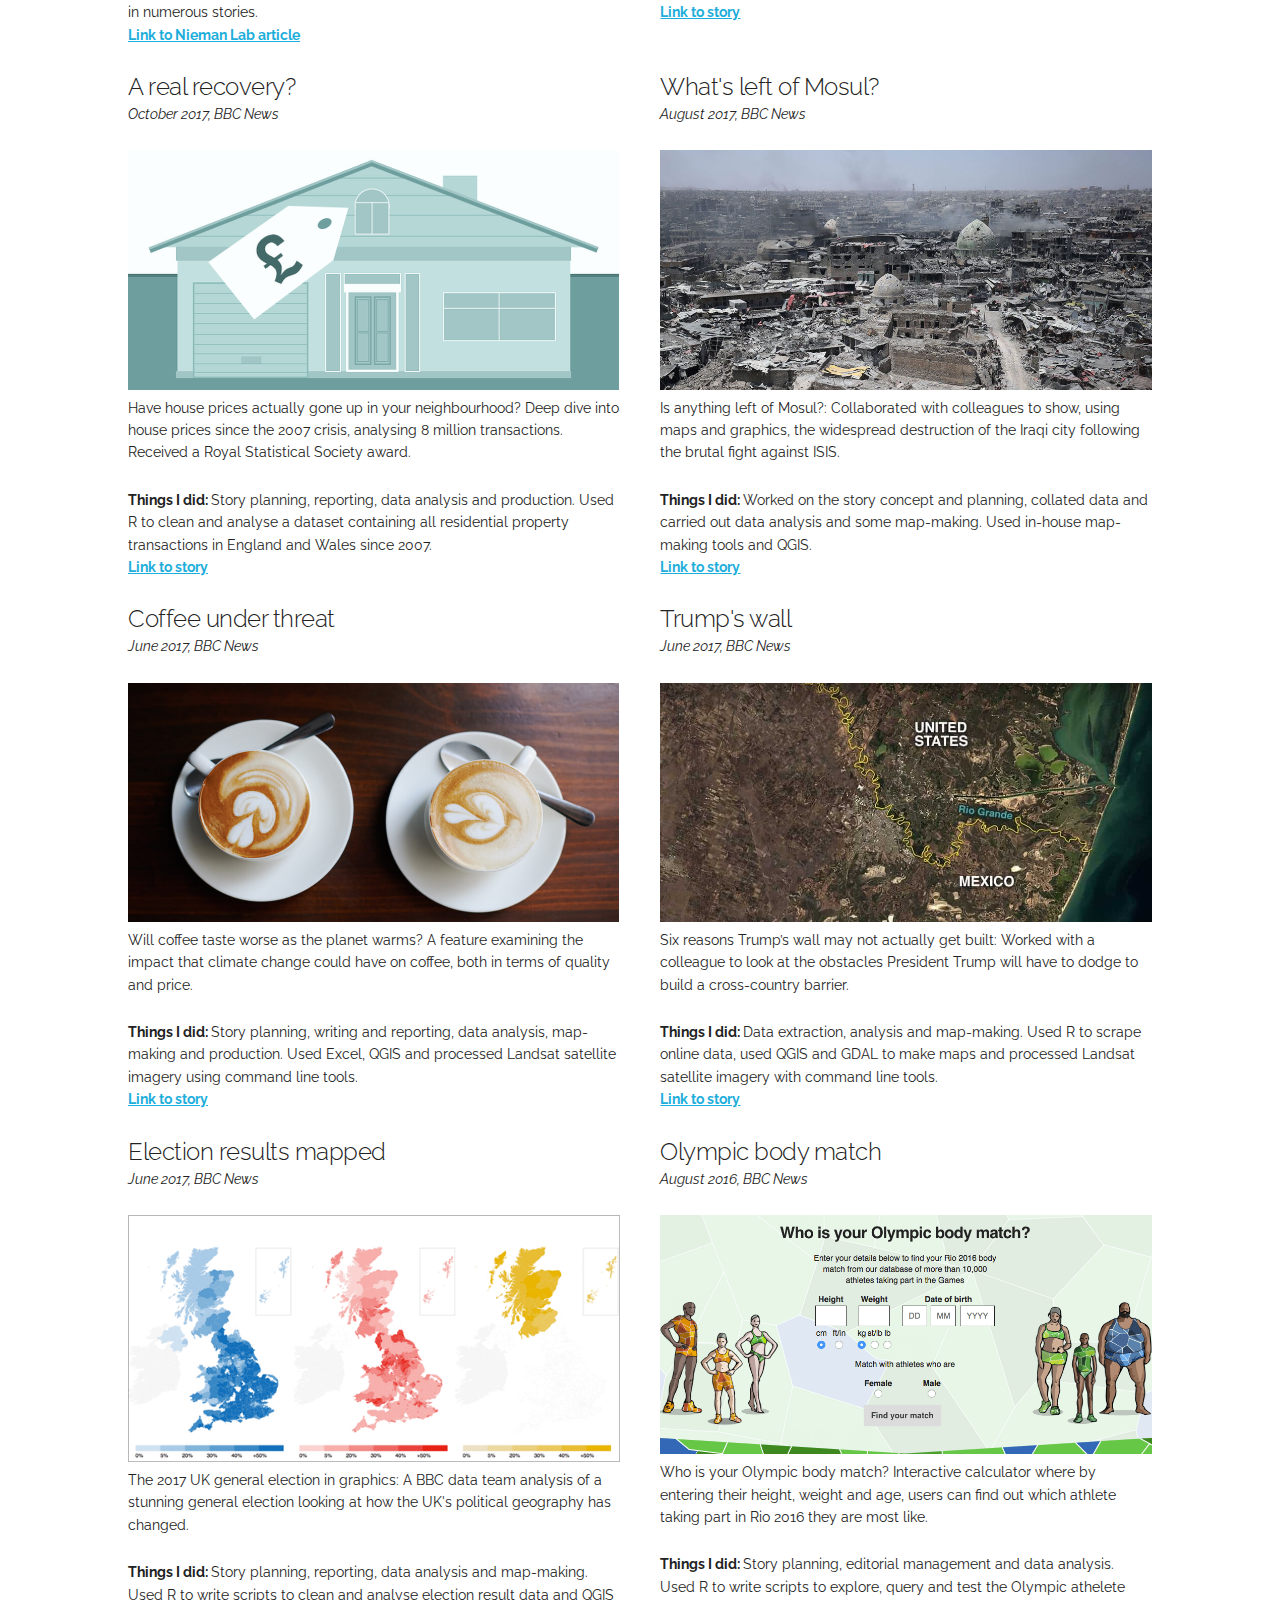
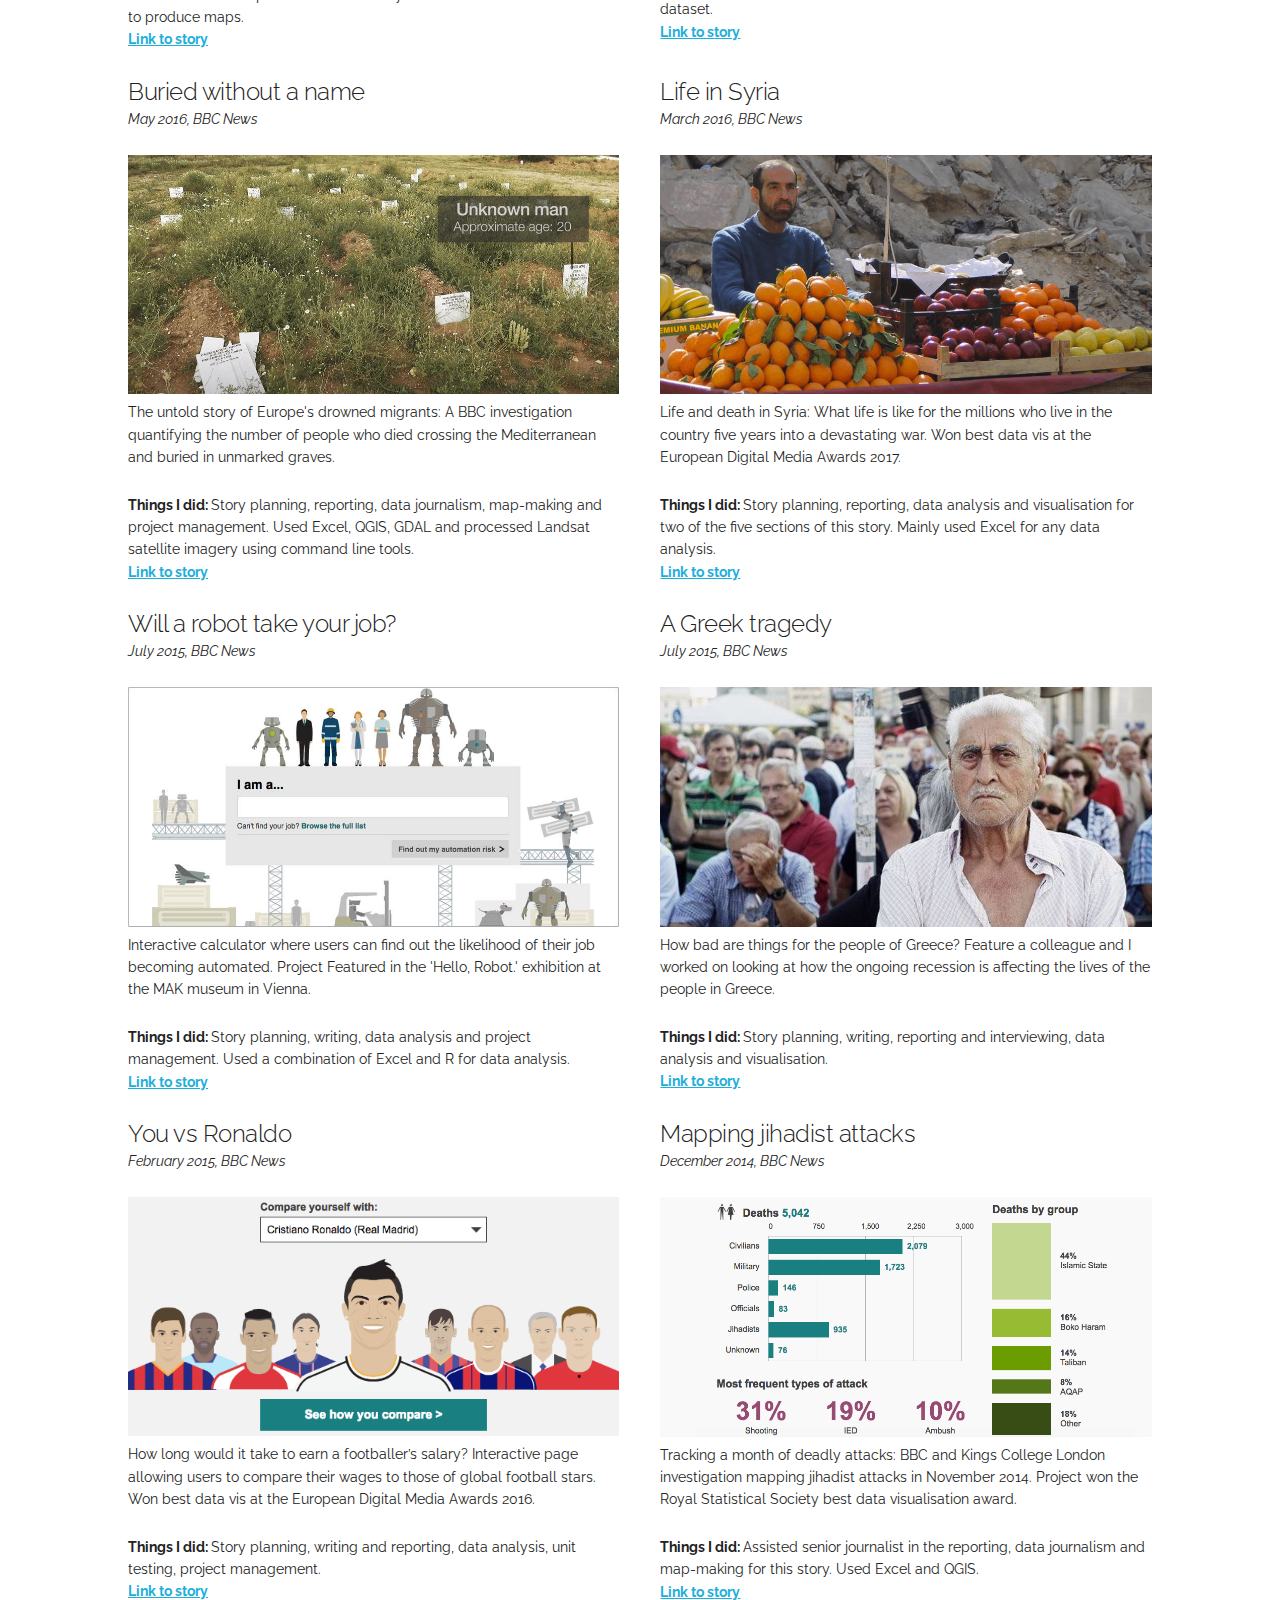
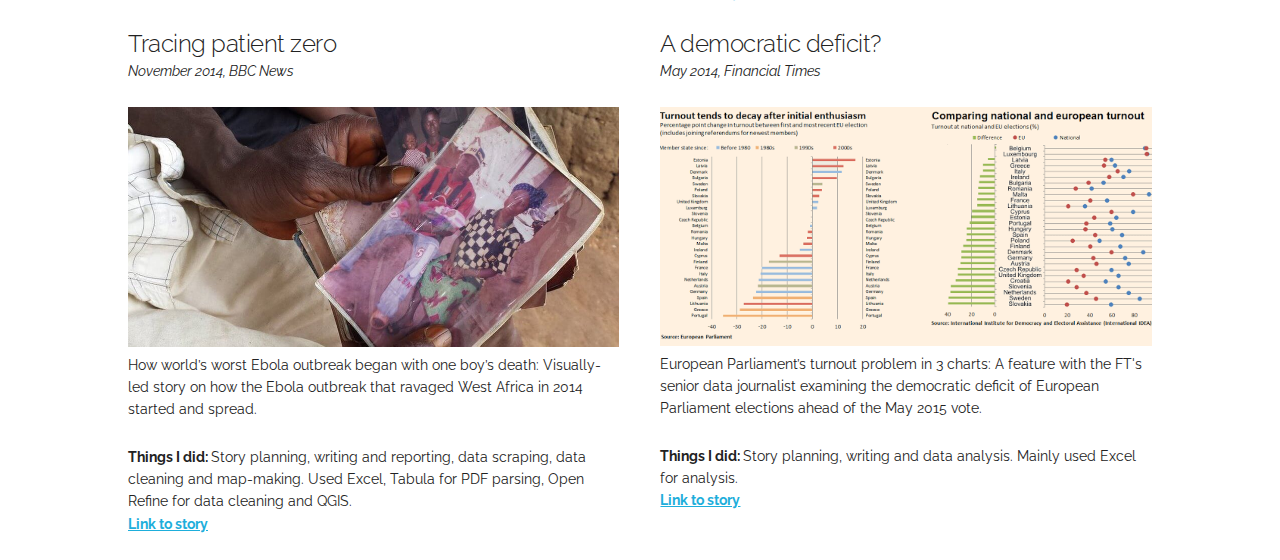
==== commit f36438ef: "fixes typo" ====
--- a/index.html
+++ b/index.html
@@ -153,7 +153,7 @@
                 <div class="description">
                     <p class="description--story">Data analysis by the BBC suggests that three major water companies illegally discharged sewage hundreds of times in 2022.</p>
 
-                    <p class="description--what-i-did"><strong>Things I did: </strong>Involved in the early stages of the project whilst still at the BBC. Wrote code in R and CDO to carry out initial data analysis of rainfall data, with colleagues to establish a robust methodology for the project.
+                    <p class="description--what-i-did"><strong>Things I did: </strong>Involved in the early stages of the project whilst still at the BBC. Wrote code in R and CDO to carry out initial data analysis of rainfall data, working with colleagues and academics to establish a robust data methodology.
                         <br>
                         <strong> <a class="story-link" href="https://www.bbc.com/news/science-environment-66670132" target="_blank">Link to story</a></strong>
                     </p>
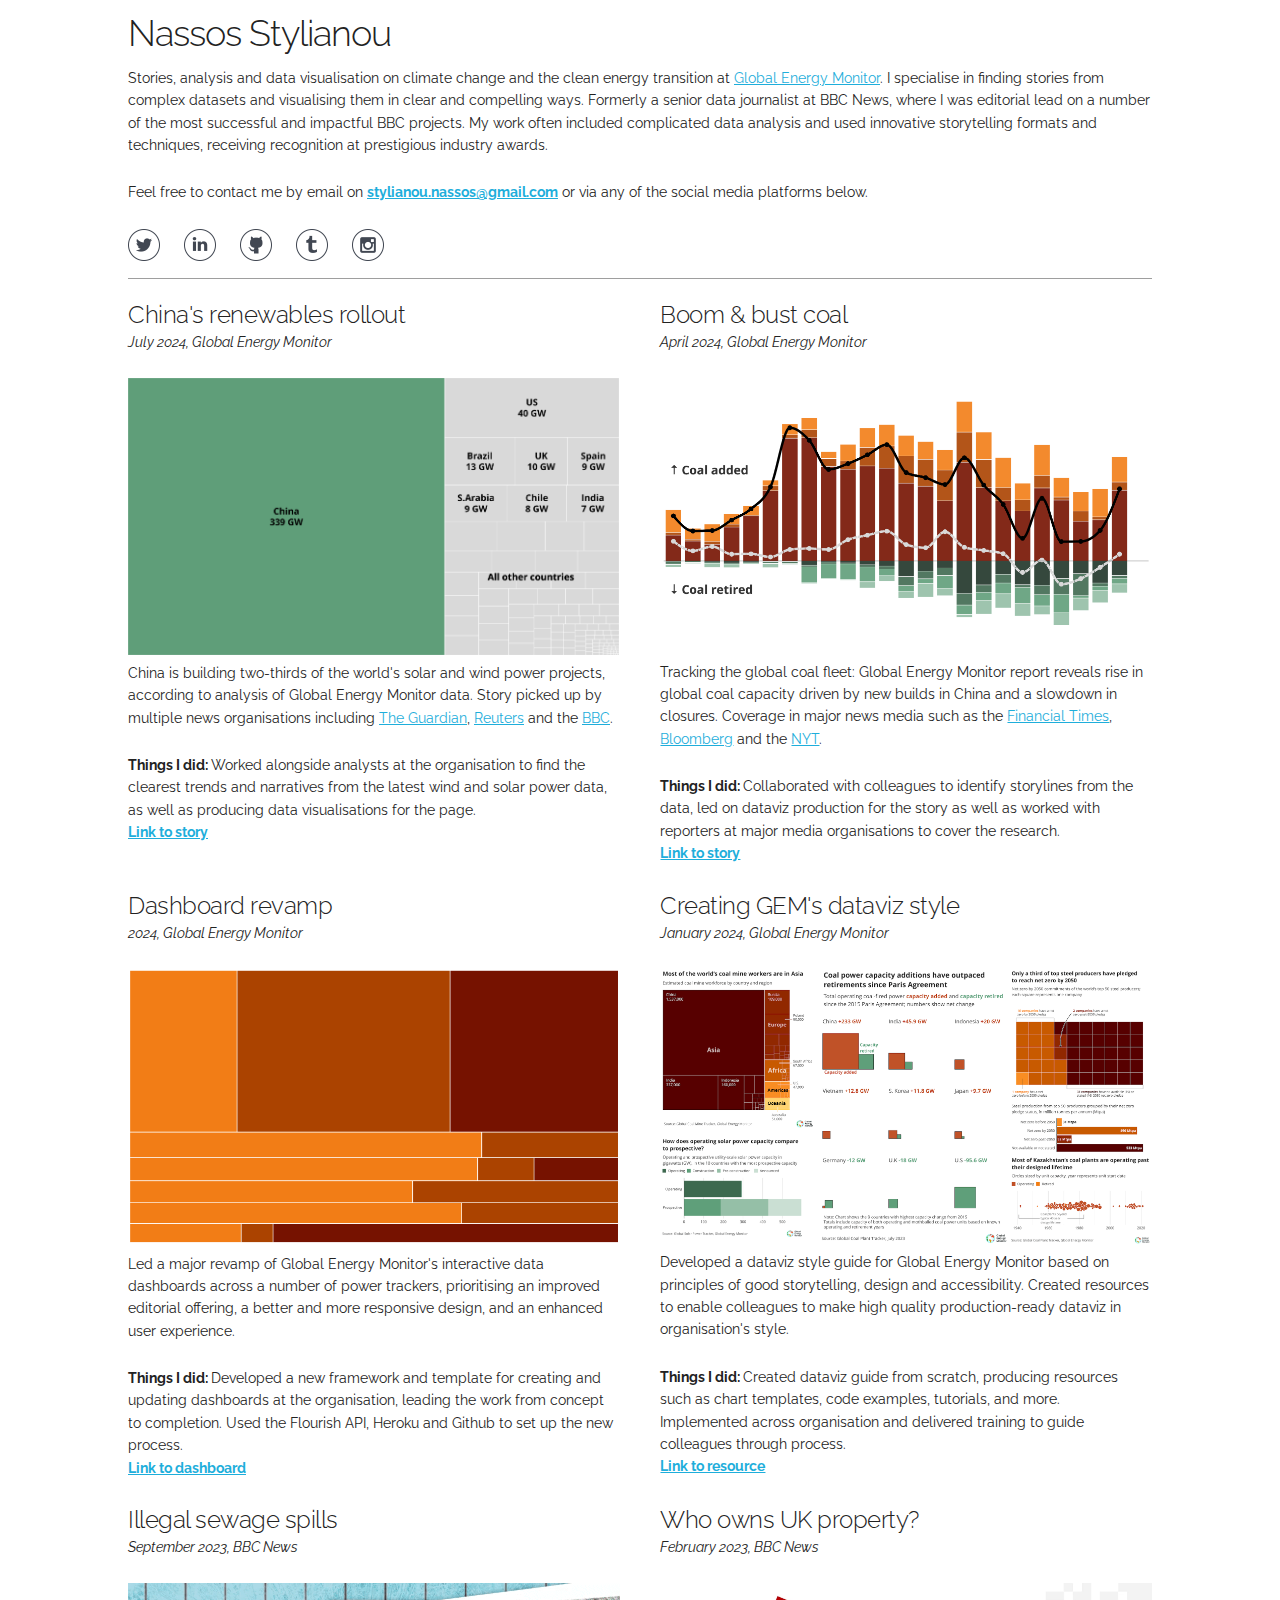
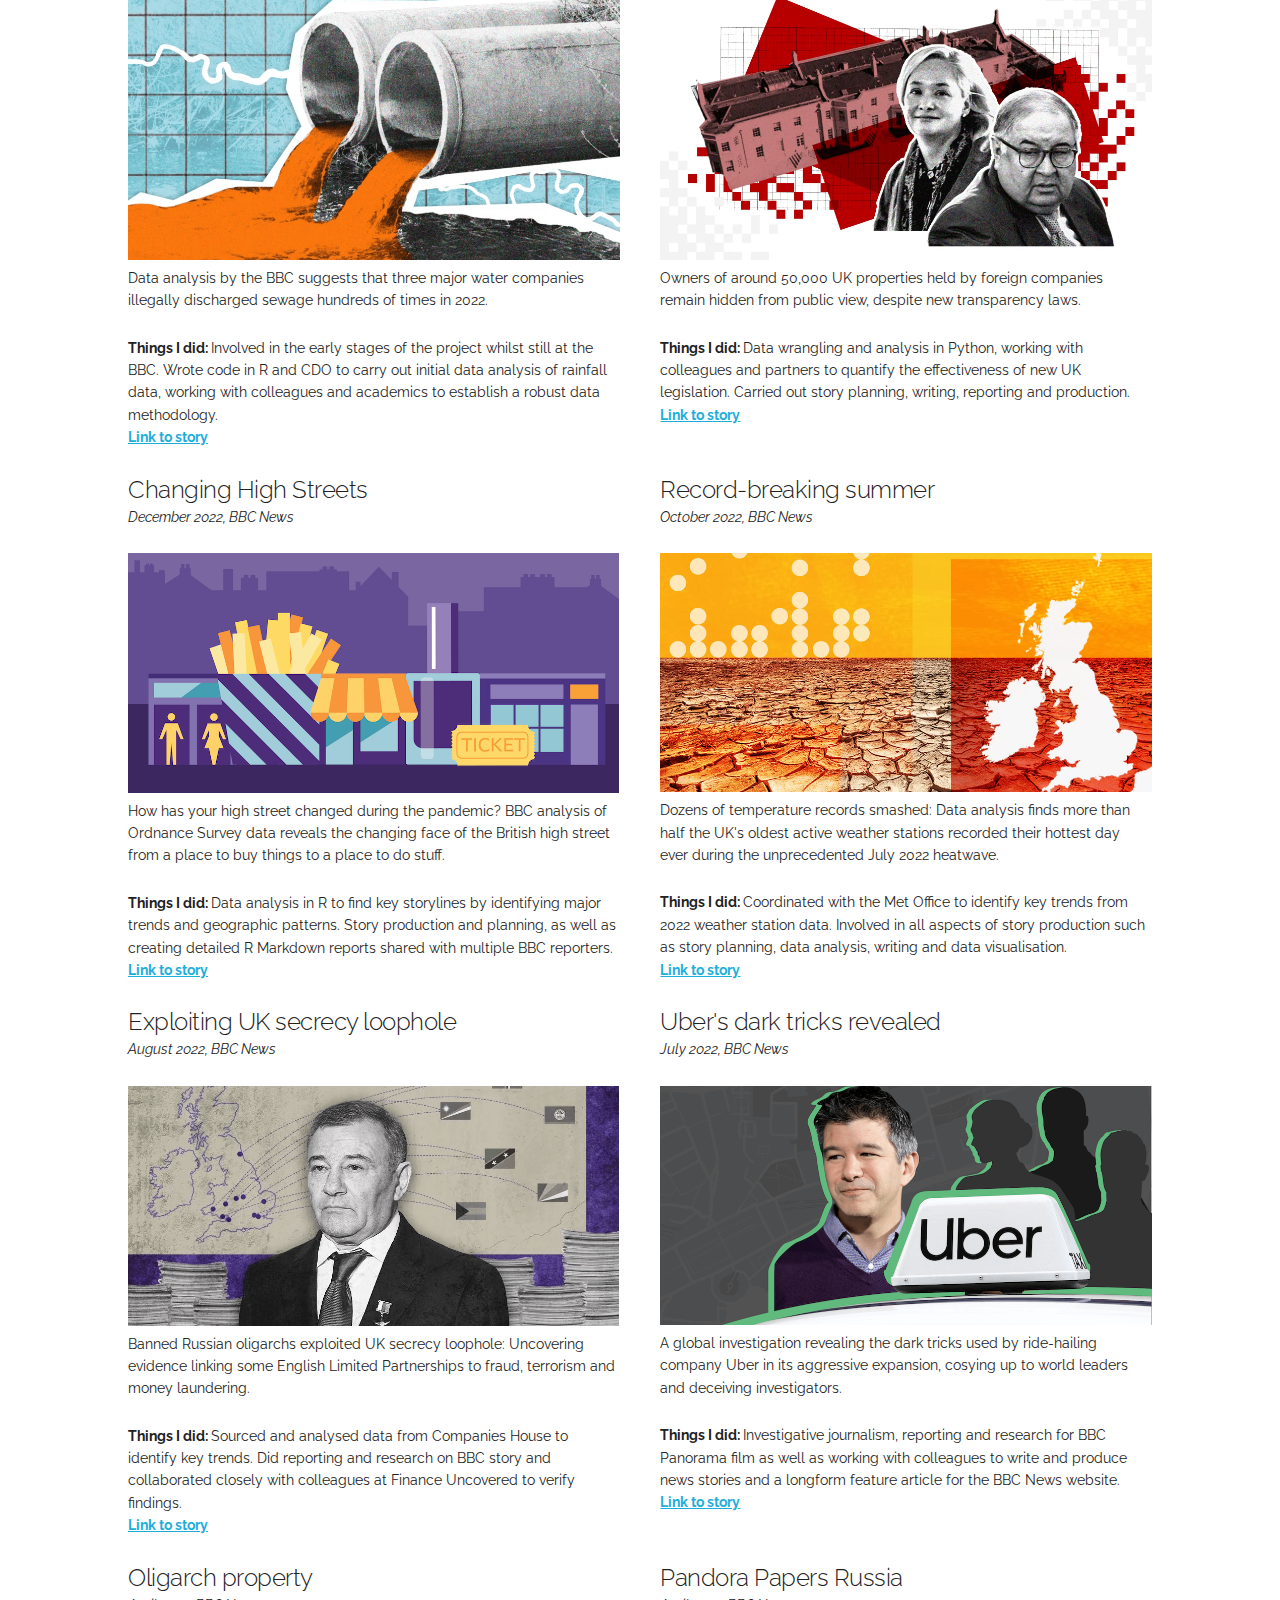
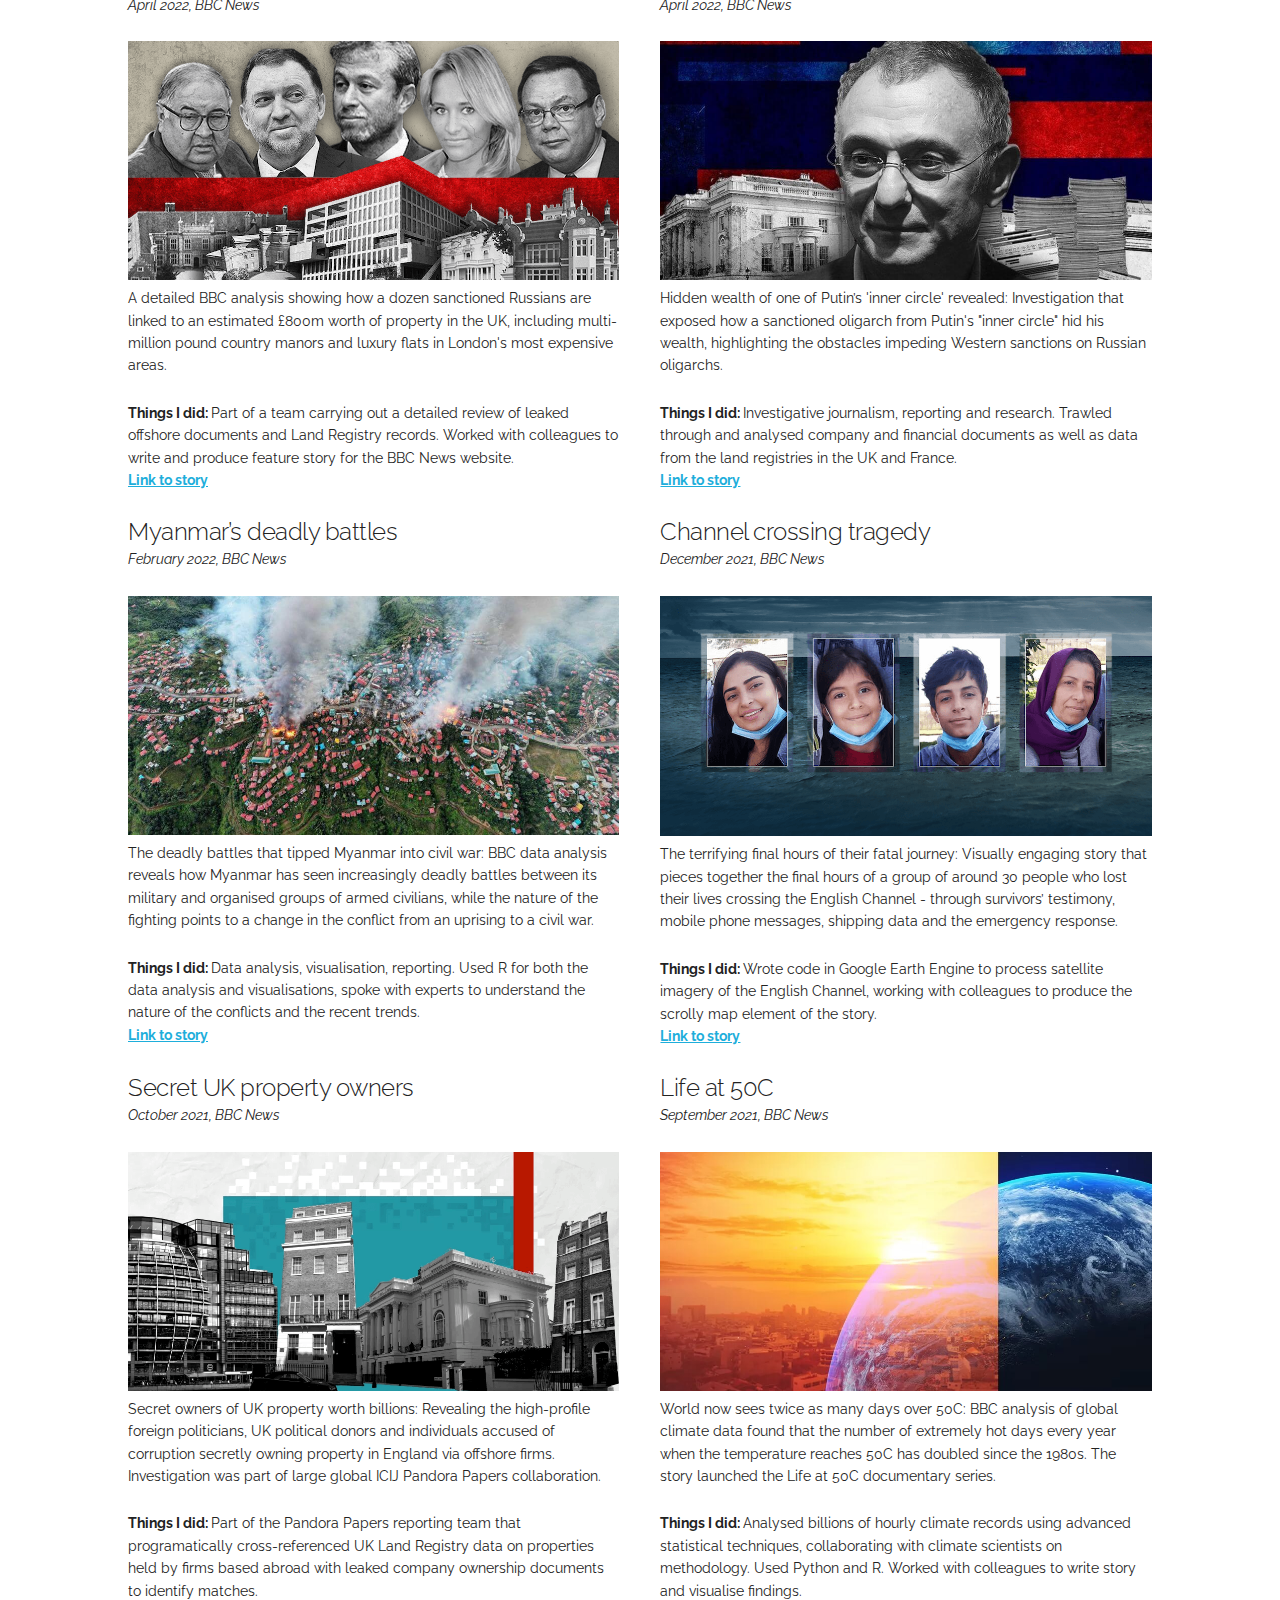
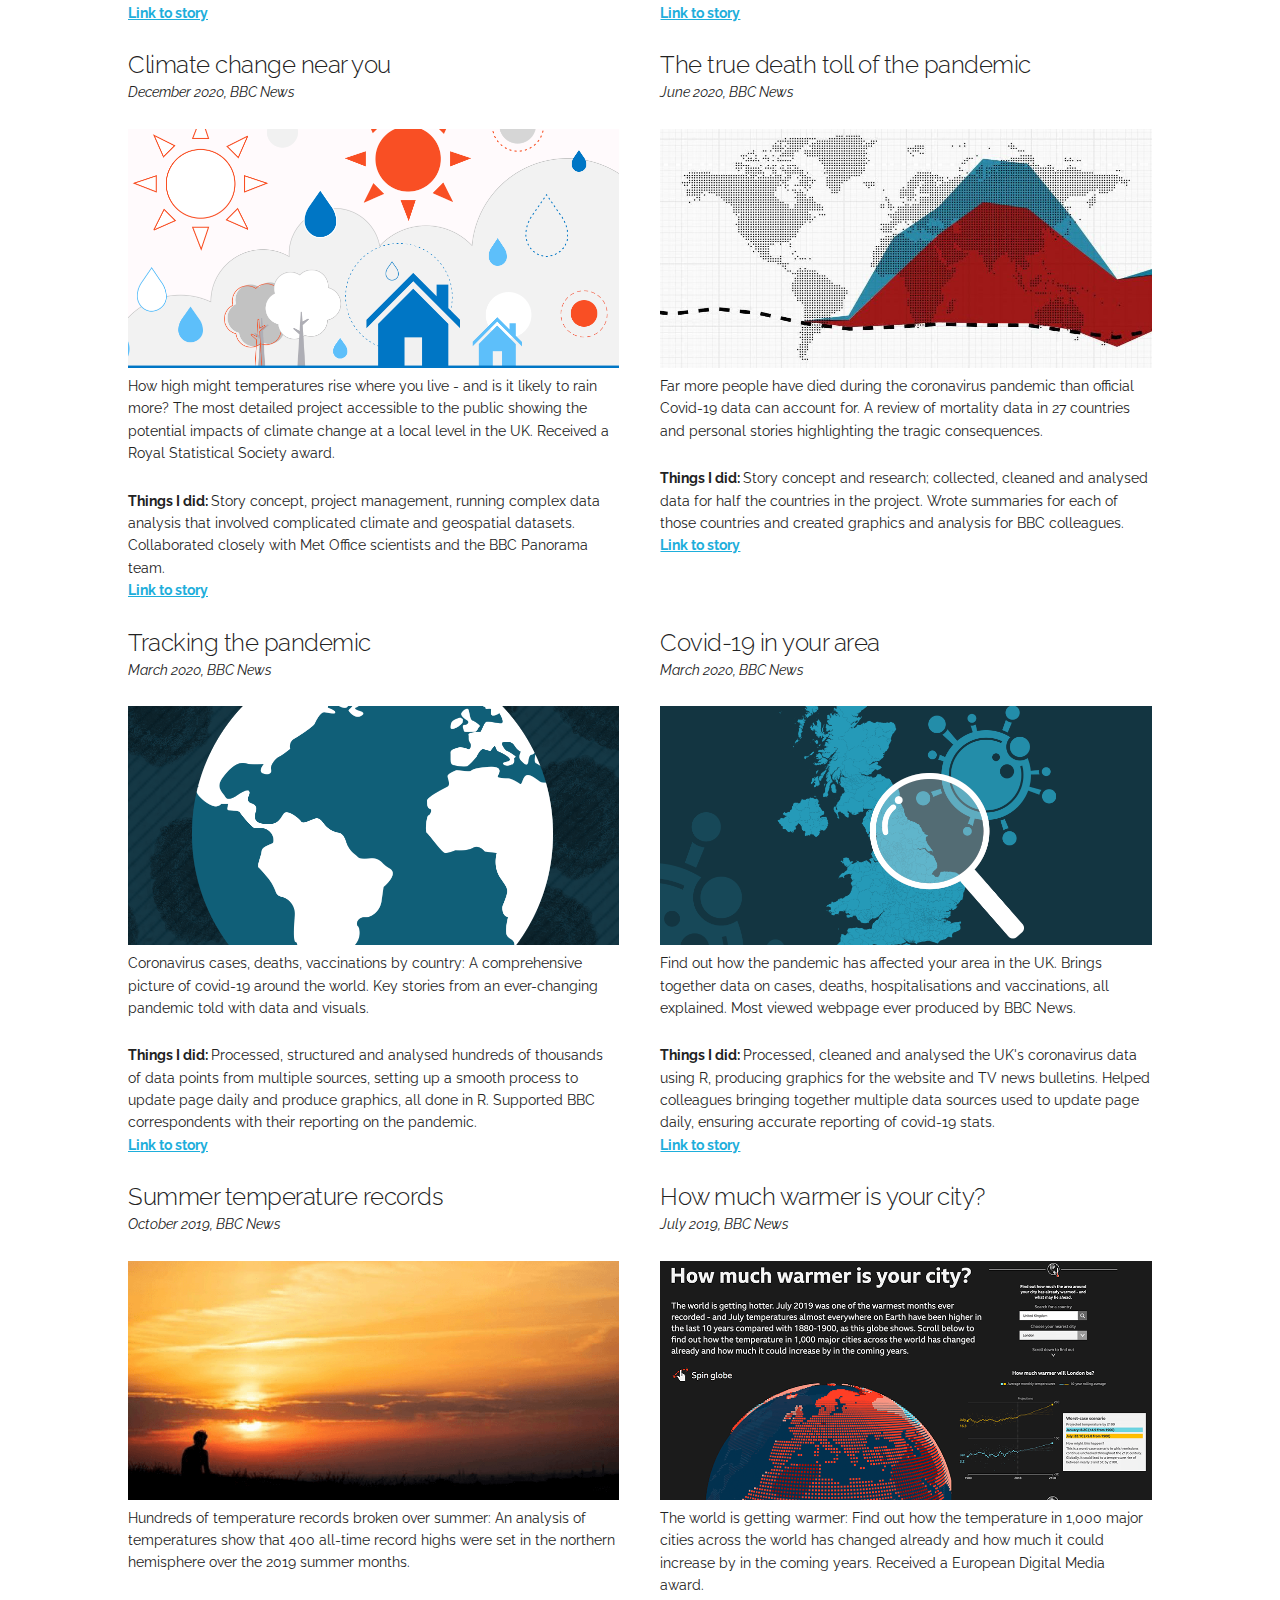
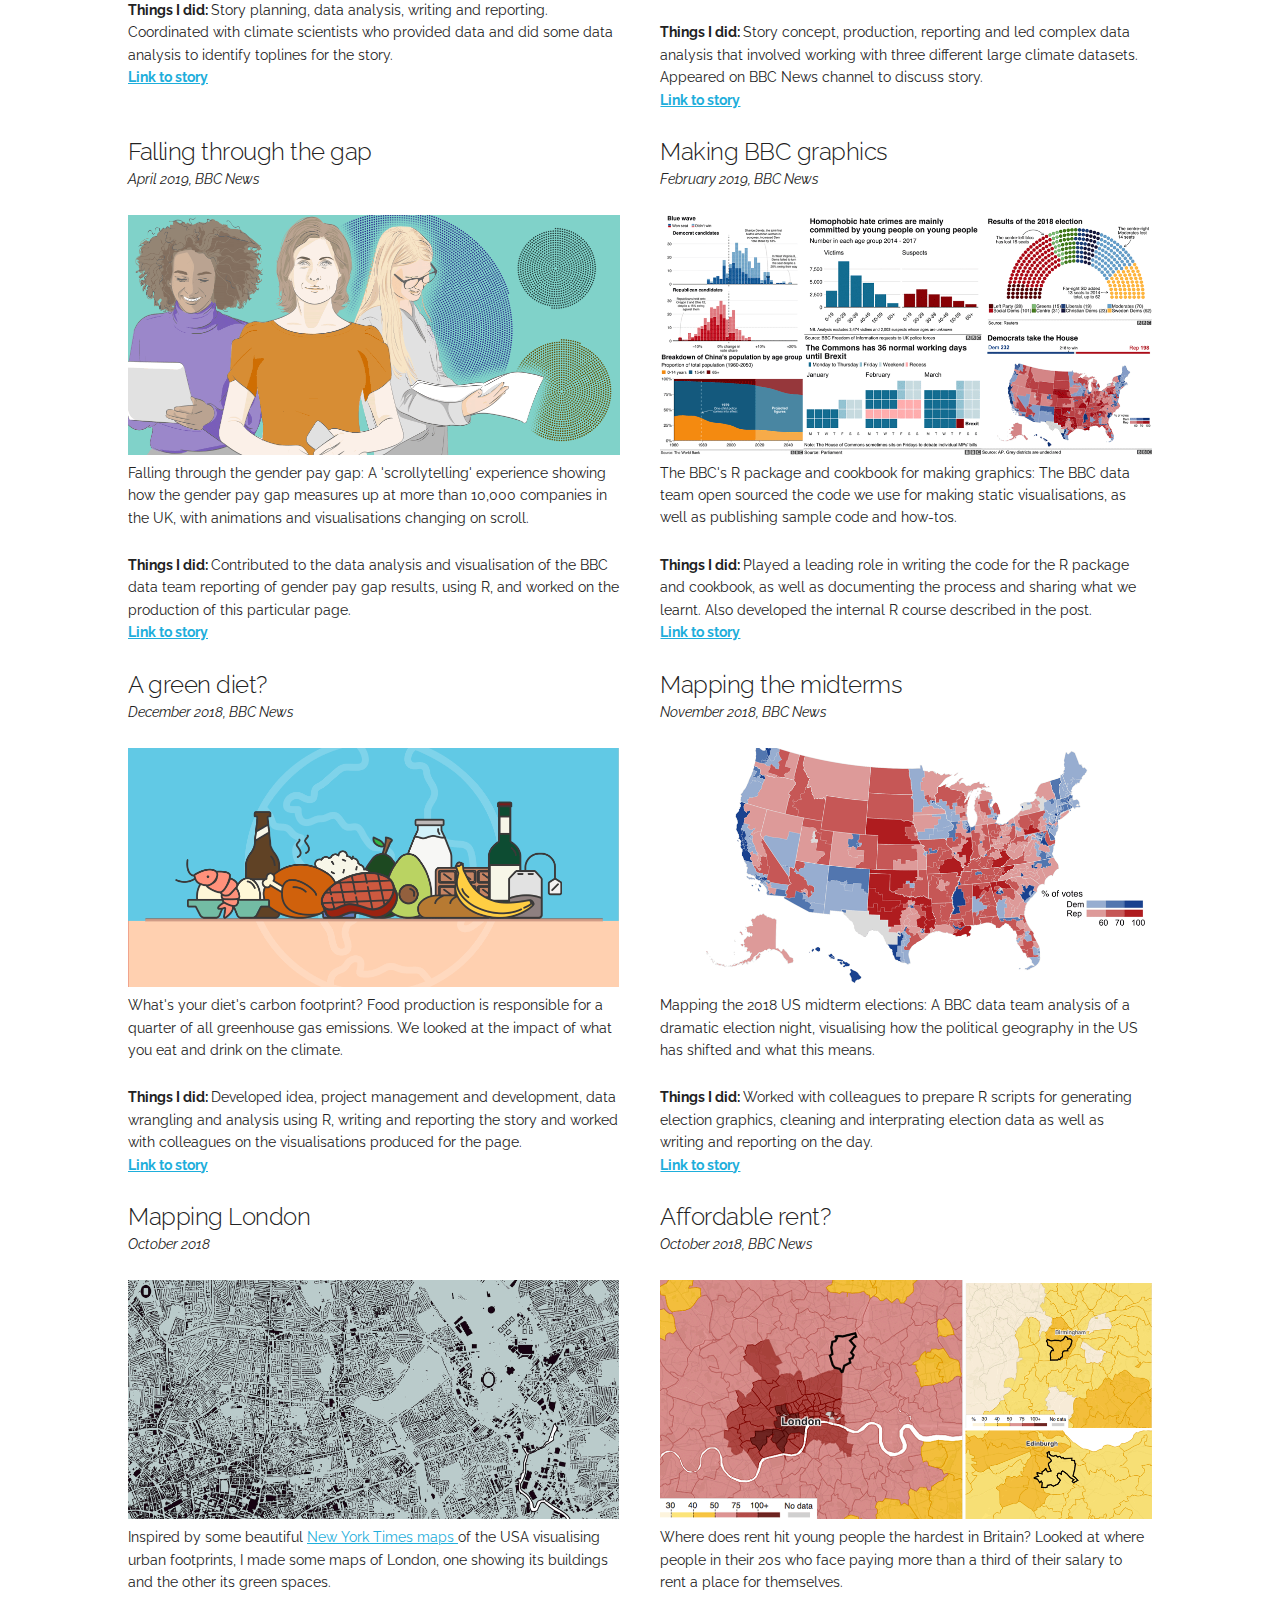
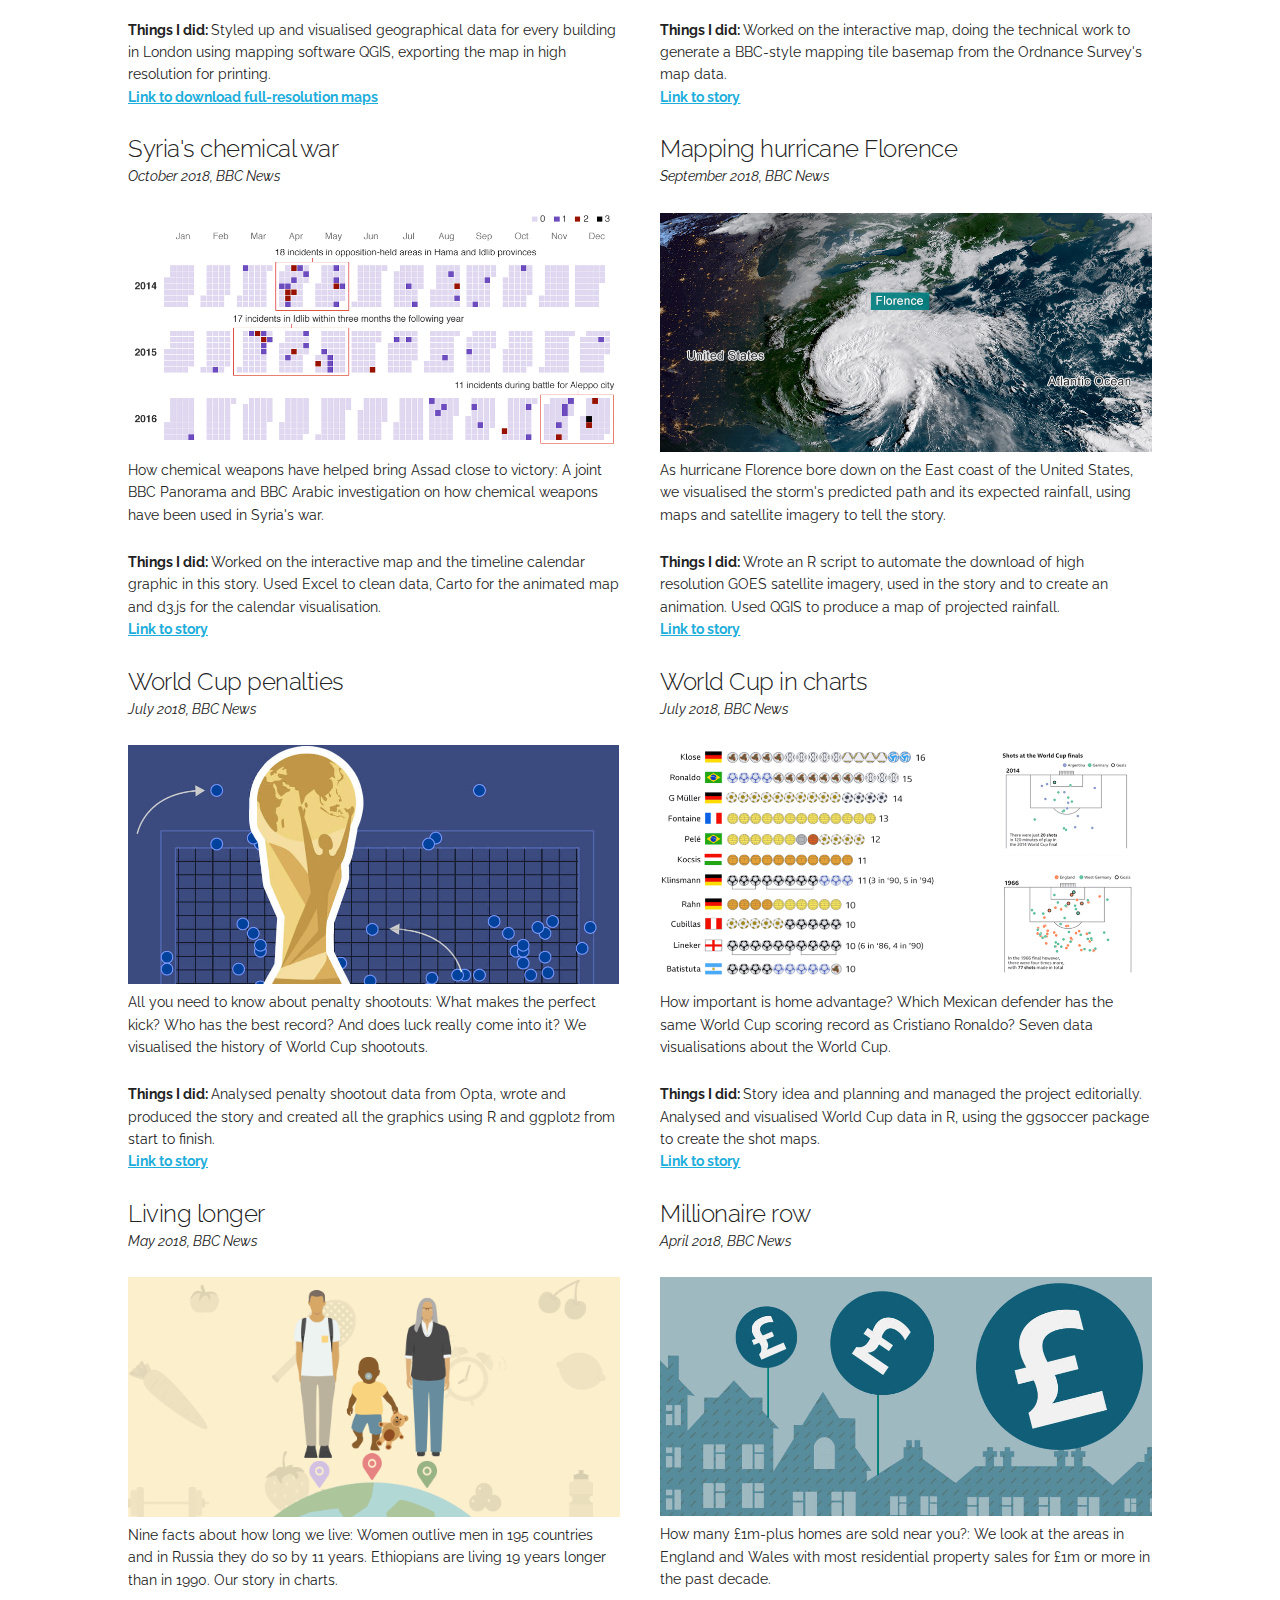
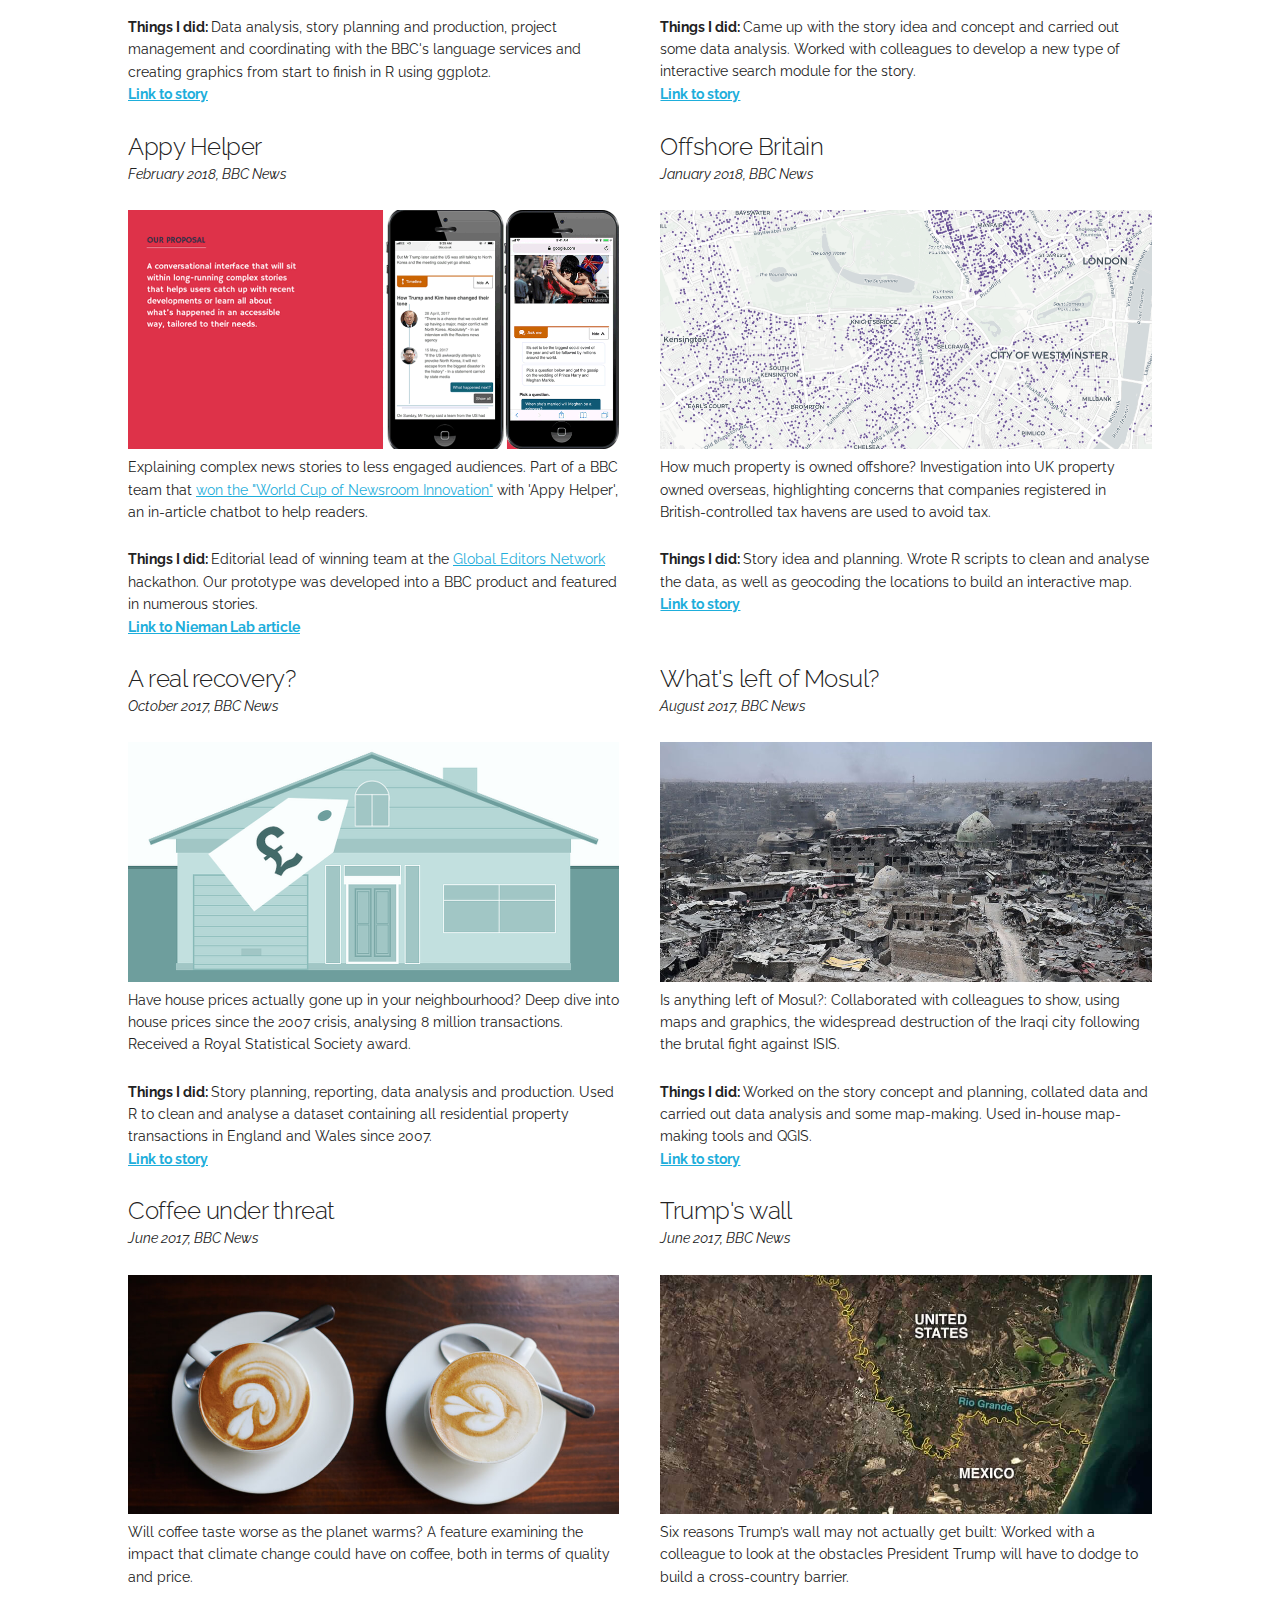
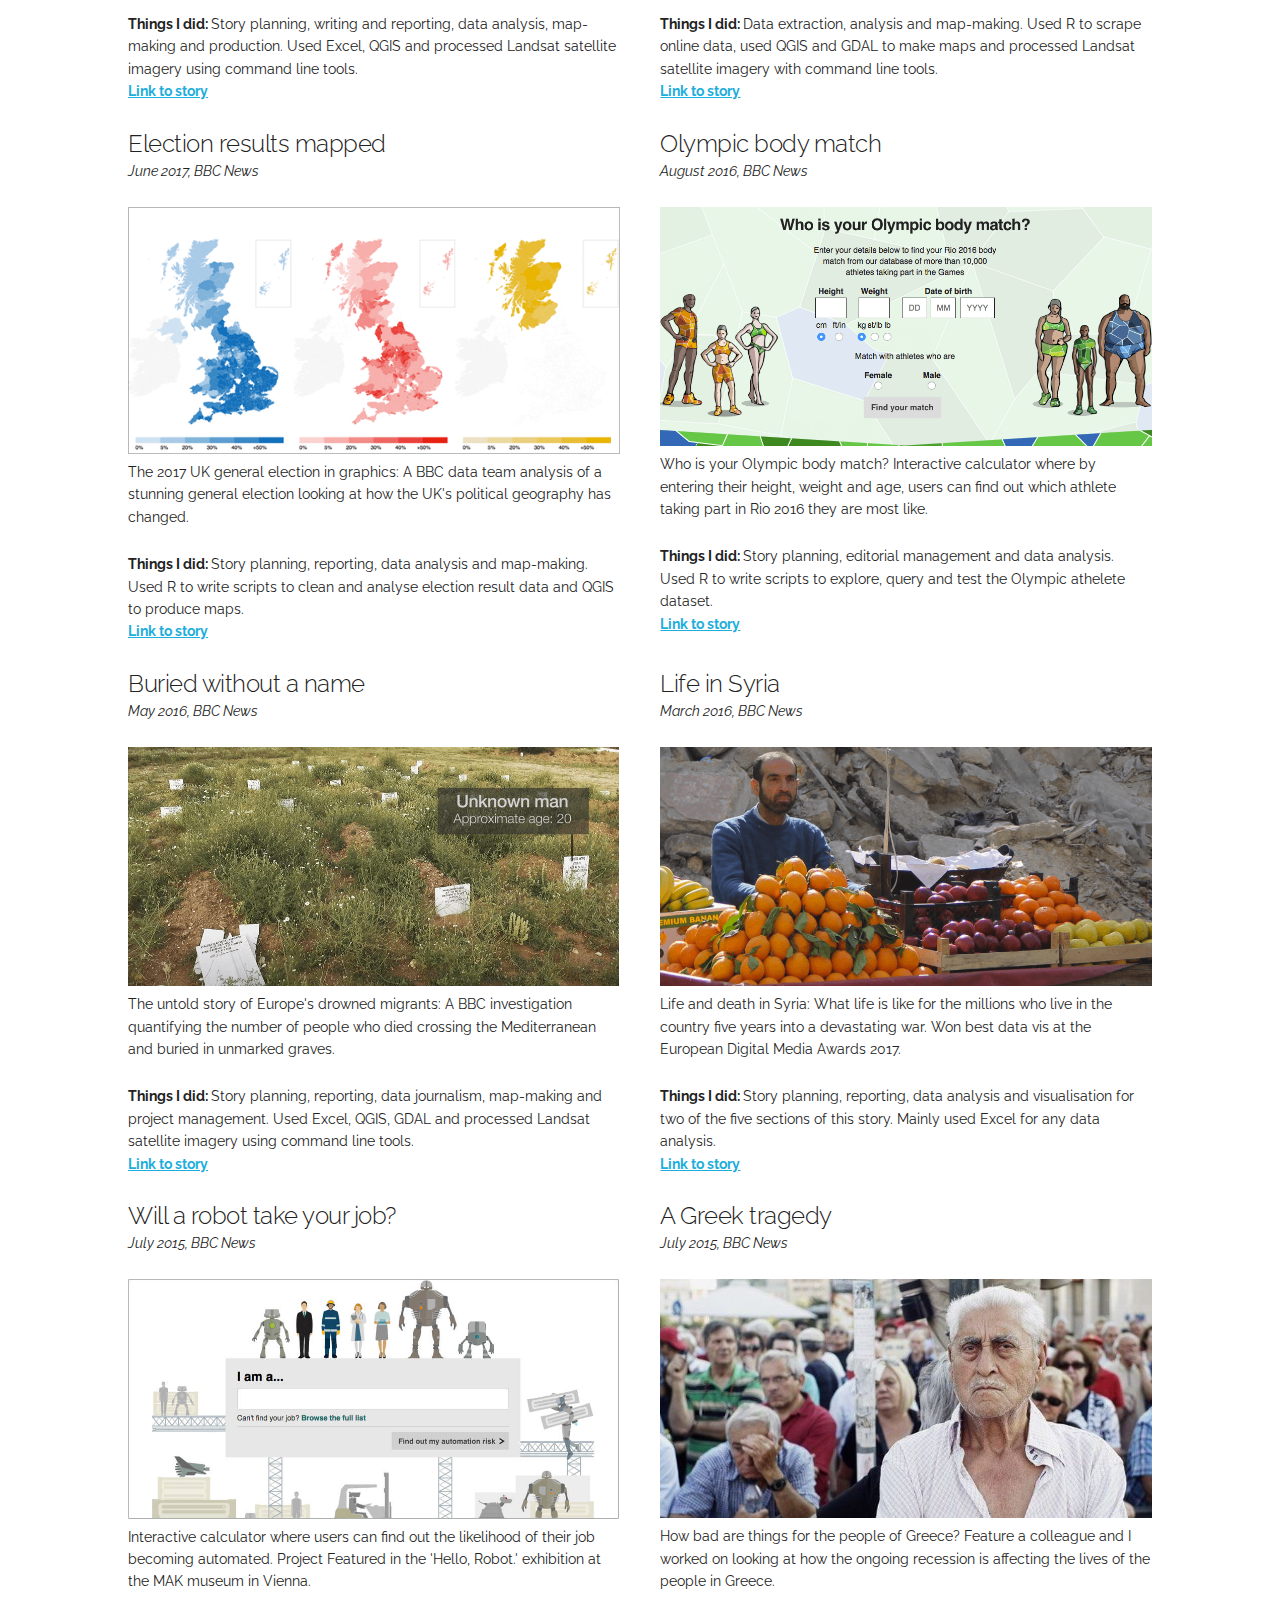
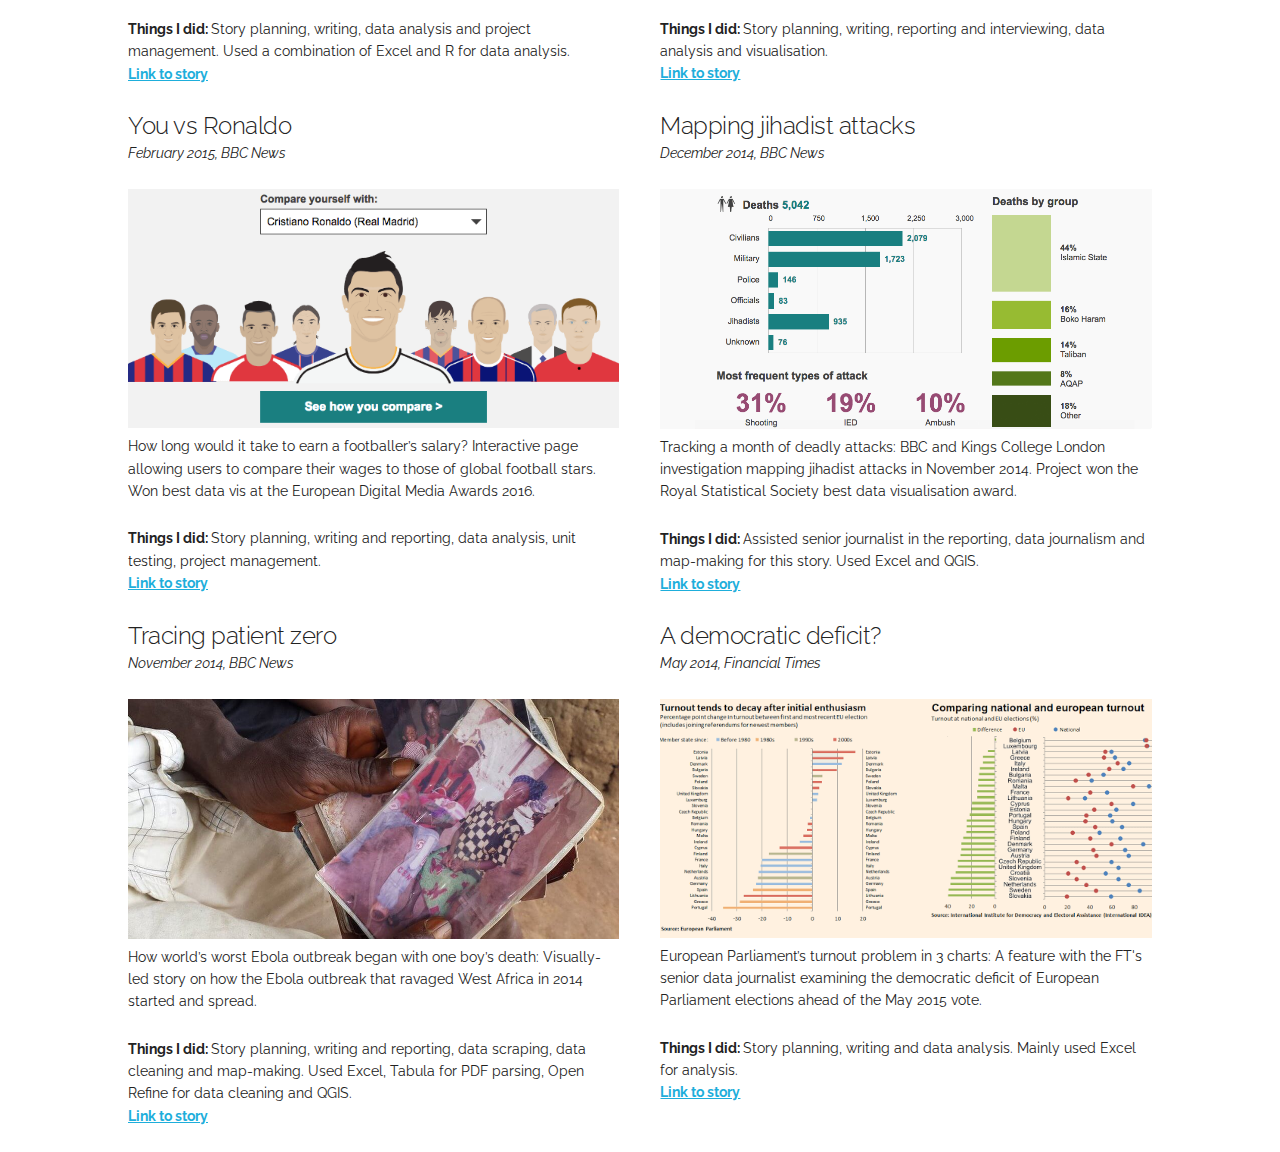
==== commit 6e78320a: "updates site with two more projects" ====
--- a/index.html
+++ b/index.html
@@ -98,7 +98,28 @@
 
         <div class="row">
             <div class="six columns">
-                <h5 class="portfolio-title">Boom & Bust Coal</h5>
+                <h5 class="portfolio-title">China's renewables rollout</h5>
+                <p class="date">July 2024, Global Energy Monitor</p>
+                <picture class="u-max-full-width">
+                    <source class="u-max-full-width" media="(min-width: 1000px)" srcset="images/solar_wind_china.png">
+                    <source media="(max-width: 451px)" srcset="imagessolar_wind_china_mobile.png">
+                    <img class="u-max-full-width" src="images/solar_wind_china.png" srcset="images/solar_wind_china.png">
+                </picture>
+
+                <div class="description">
+                    <p class="description--story">China is building two-thirds of the world's solar and wind power projects, according to analysis of Global Energy Monitor data. Story picked up by multiple news organisations including <a  href="https://www.theguardian.com/world/article/2024/jul/11/china-building-twice-as-much-wind-and-solar-power-as-rest-of-world-report" target="_blank">The Guardian</a>, <a href="https://www.reuters.com/sustainability/climate-energy/china-coal-generation-share-record-low-may-renewables-hit-new-highs-analysis-2024-07-11/" target="_blank">Reuters</a> and the <a href="https://www.bbc.co.uk/sounds/play/p0j9xlgk" target="_blank">BBC</a>.
+                    </p>
+
+                    <p class="description--what-i-did"><strong>Things I did: </strong>Worked alongside analysts at the organisation to find the clearest trends and narratives from the latest wind and solar power data, as well as producing data visualisations for the page. 
+                        <br>
+                        <strong> <a class="story-link" href="https://globalenergymonitor.org/report/china-continues-to-lead-the-world-in-wind-and-solar-with-twice-as-much-capacity-under-construction-as-the-rest-of-the-world-combined/" target="_blank">Link to story</a></strong>
+                    </p>
+                    
+                </div>
+            </div>
+
+            <div class="six columns">
+                <h5 class="portfolio-title">Boom & bust coal</h5>
                 <p class="date">April 2024, Global Energy Monitor</p>
                 <picture class="u-max-full-width">
                     <source class="u-max-full-width" media="(min-width: 1000px)" srcset="images/boom_and_bust_desktop.png">
@@ -107,14 +128,36 @@
                 </picture>
 
                 <div class="description">
-                    <p class="description--story">Tracking the global coal fleet: Global Energy Monitor analysis reveals rise in global coal capacity driven by new builds in China and a slowdown in closures. Coverage in major news media such as the <a  href="https://www.ft.com/content/71cc3332-9a0b-49cc-a933-e18225d0058d" target="_blank">Financial Times</a>, <a  href="https://www.reuters.com/sustainability/climate-energy/global-coal-power-grew-2-last-year-most-since-2016-gem-survey-says-2024-04-11/" target="_blank">Reuters</a>  and the <a  href="https://www.nytimes.com/2024/04/10/climate/coal-plants-china.html" target="_blank">NYT</a>. 
-                    </p>
-
-                    <p class="description--what-i-did"><strong>Things I did: </strong>Collaborated with colleagues to identify storylines from the data, led on dataviz production for the story as well as working with journalists at major media organisations to cover the report. 
+                    <p class="description--story">Tracking the global coal fleet: Global Energy Monitor report reveals rise in global coal capacity driven by new builds in China and a slowdown in closures. Coverage in major news media such as the <a  href="https://www.ft.com/content/71cc3332-9a0b-49cc-a933-e18225d0058d" target="_blank">Financial Times</a>, <a  href="https://www.bloomberg.com/news/articles/2024-04-10/china-leads-global-coal-power-surge-as-capacity-climbs-to-record" target="_blank">Bloomberg</a>  and the <a  href="https://www.nytimes.com/2024/04/10/climate/coal-plants-china.html" target="_blank">NYT</a>. 
+                    </p>
+
+                    <p class="description--what-i-did"><strong>Things I did: </strong>Collaborated with colleagues to identify storylines from the data, led on dataviz production for the story as well as worked with reporters at major media organisations to cover the research. 
                         <br>
                         <strong> <a class="story-link" href="https://globalenergymonitor.org/report/boom-and-bust-coal-2024/" target="_blank">Link to story</a></strong>
                     </p>
                     
+                </div>
+            </div>
+
+        </div>
+
+        <div class="row">
+            <div class="six columns">
+                <h5 class="portfolio-title">Dashboard revamp</h5>
+                <p class="date">2024, Global Energy Monitor</p>
+                <picture class="u-max-full-width">
+                    <source class="u-max-full-width" media="(min-width: 1000px)" srcset="images/dashboard_promo.png>
+                    <source media="(max-width: 451px)" srcset="images/dashboard_promo_mobile.png">
+                    <img class="u-max-full-width" src="images/dashboard_promo.png" srcset="images/dashboard_promo.png">
+                </picture>
+
+                <div class="description">
+                    <p class="description--story">Led a major revamp of Global Energy Monitor's interactive data dashboards across a number of power trackers, prioritising an improved editorial offering, a better and more responsive design, and an enhanced user experience.</p>
+
+                    <p class="description--what-i-did"><strong>Things I did: </strong>Developed a new framework and template for creating and updating dashboards at the organisation, leading the work from concept to completion. Used the Flourish API, Heroku and Github to set up the new process.
+                        <br>
+                        <strong> <a class="story-link" href="https://globalenergymonitor.org/projects/global-coal-plant-tracker/dashboard/" target="_blank">Link to dashboard</a></strong>
+                    </p>
                 </div>
             </div>
 
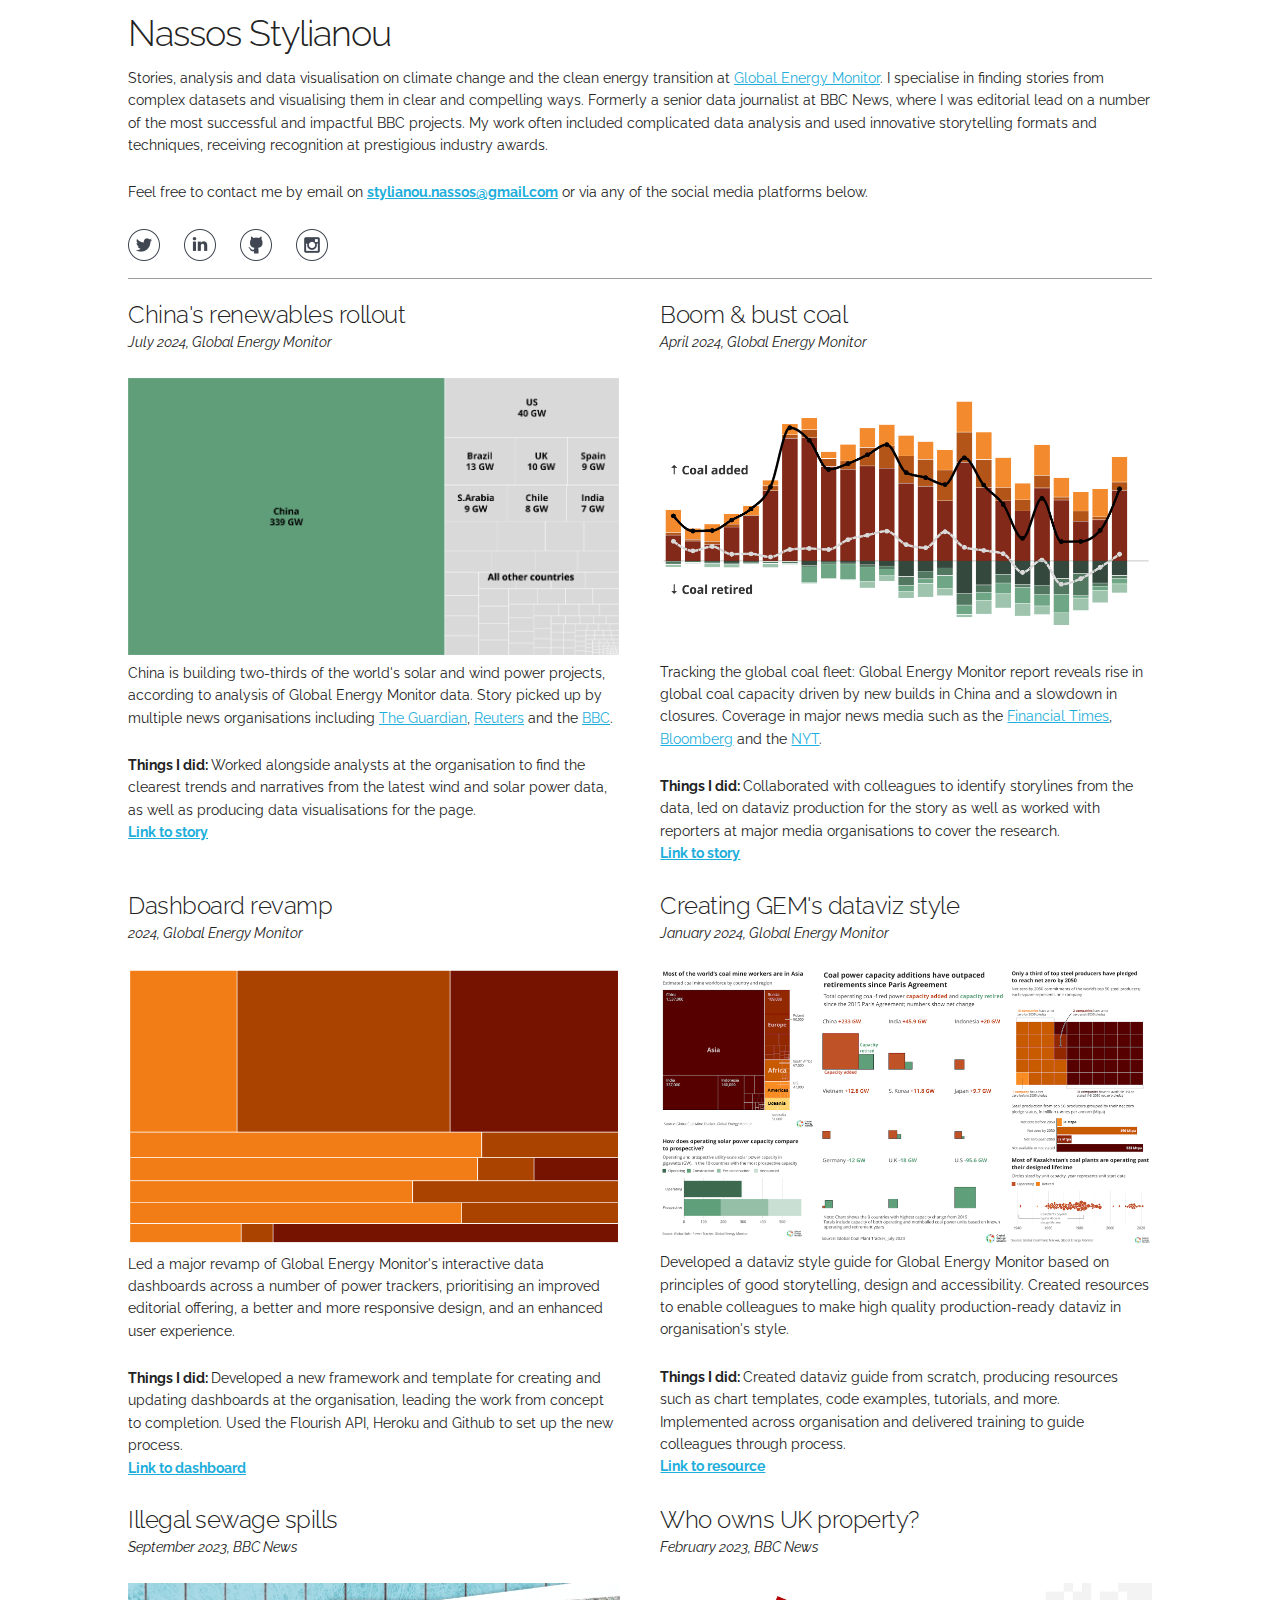
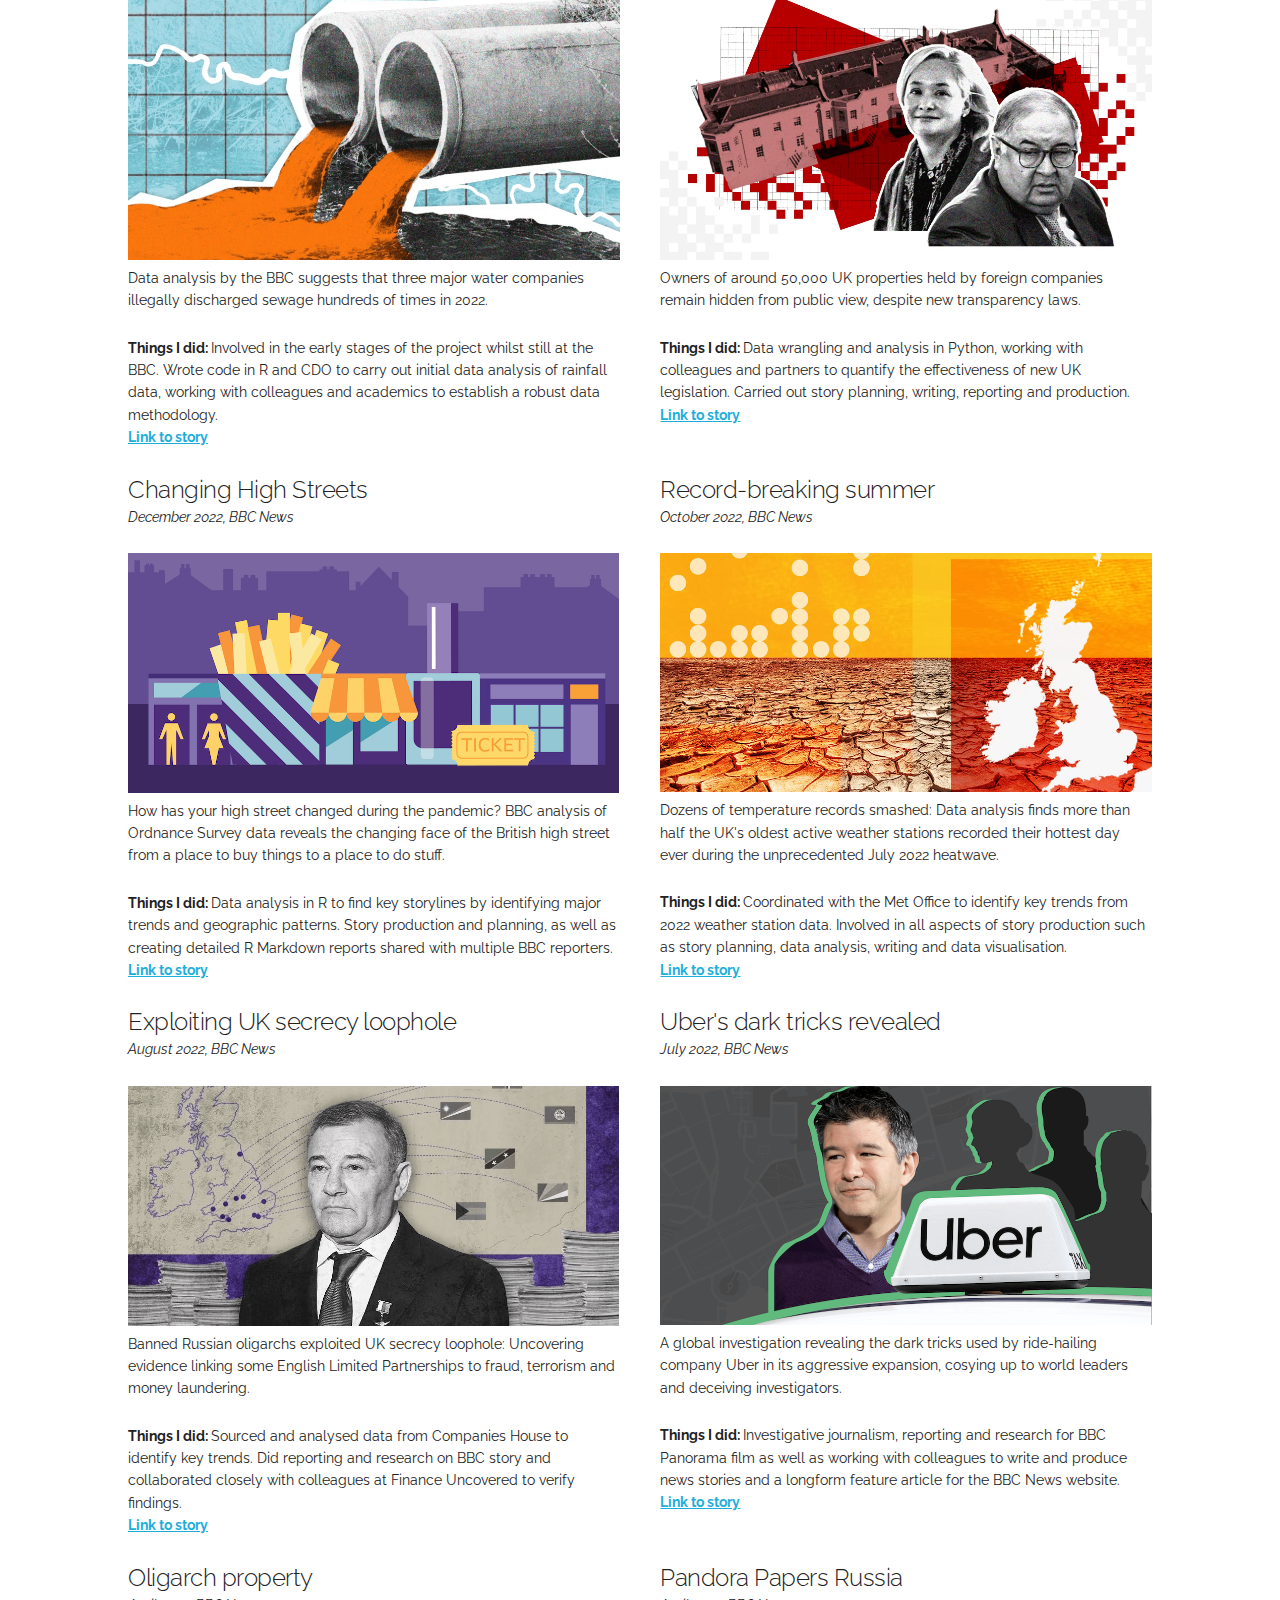
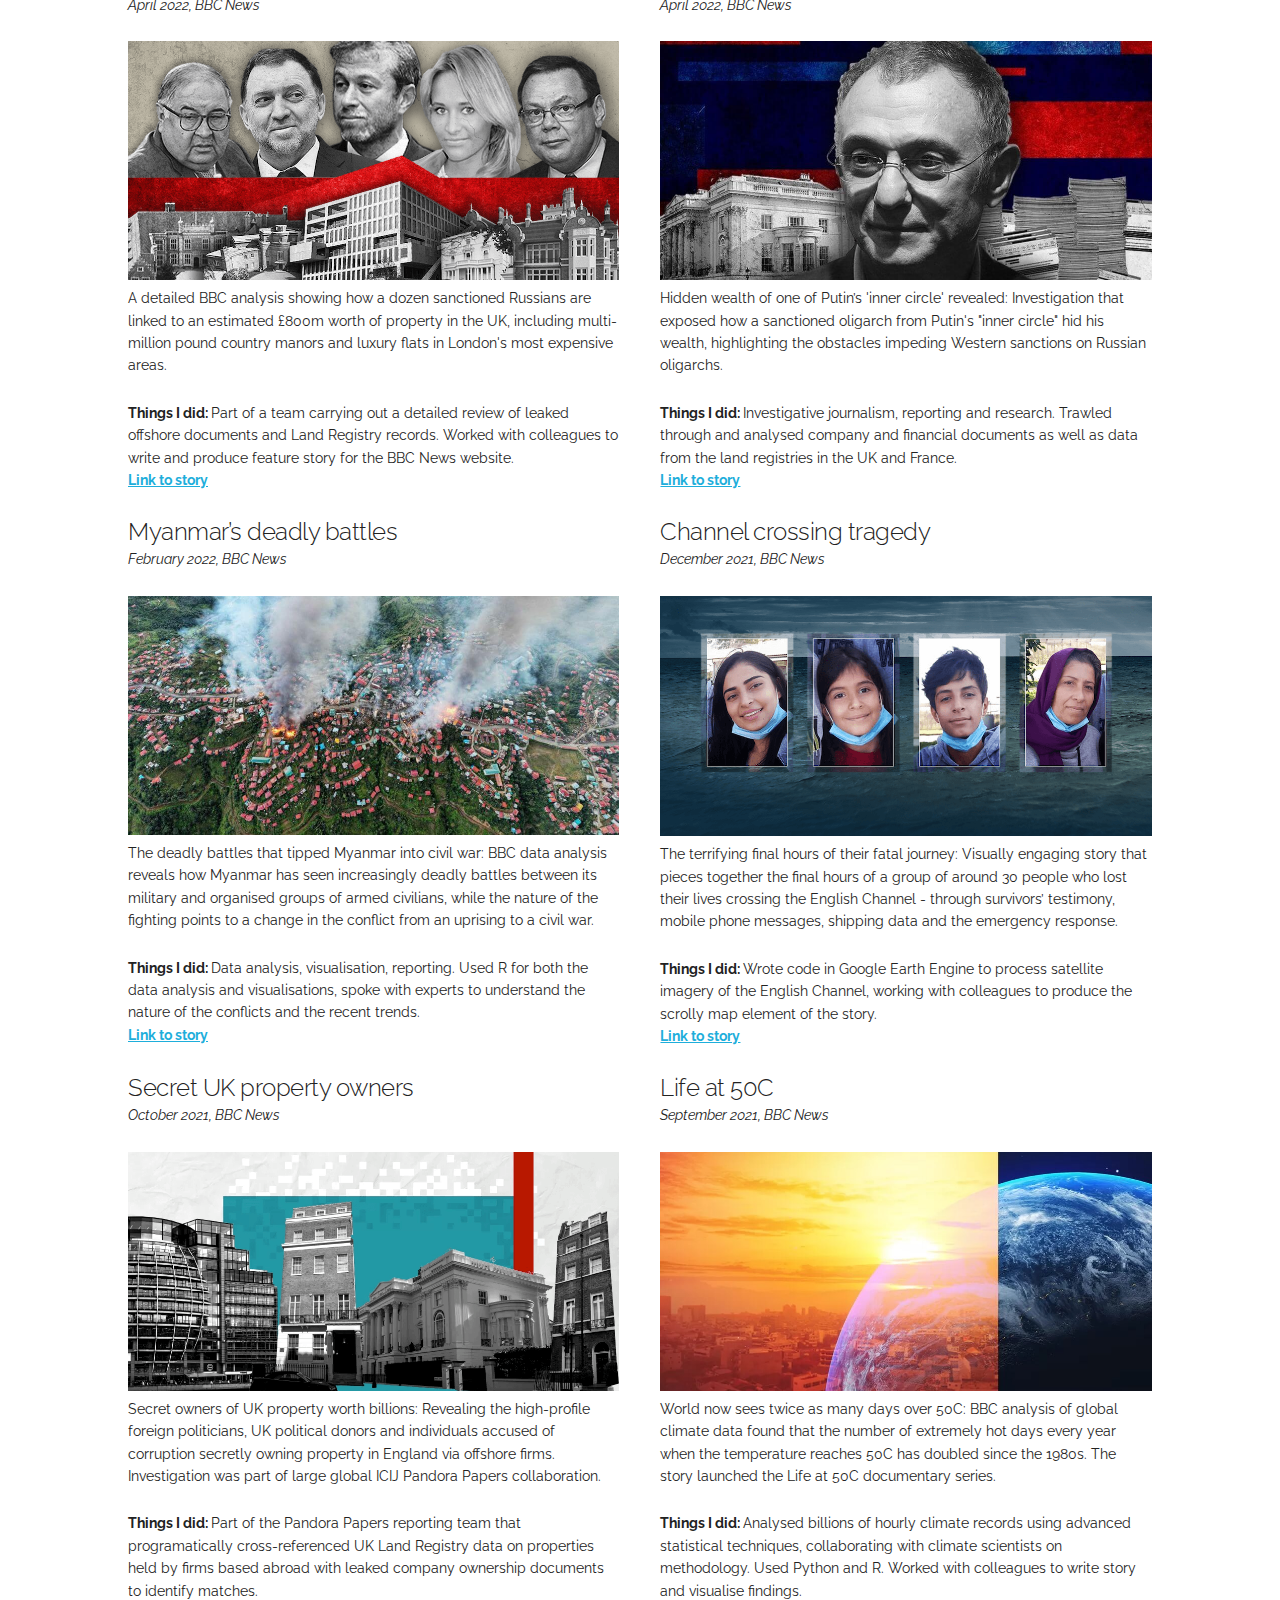
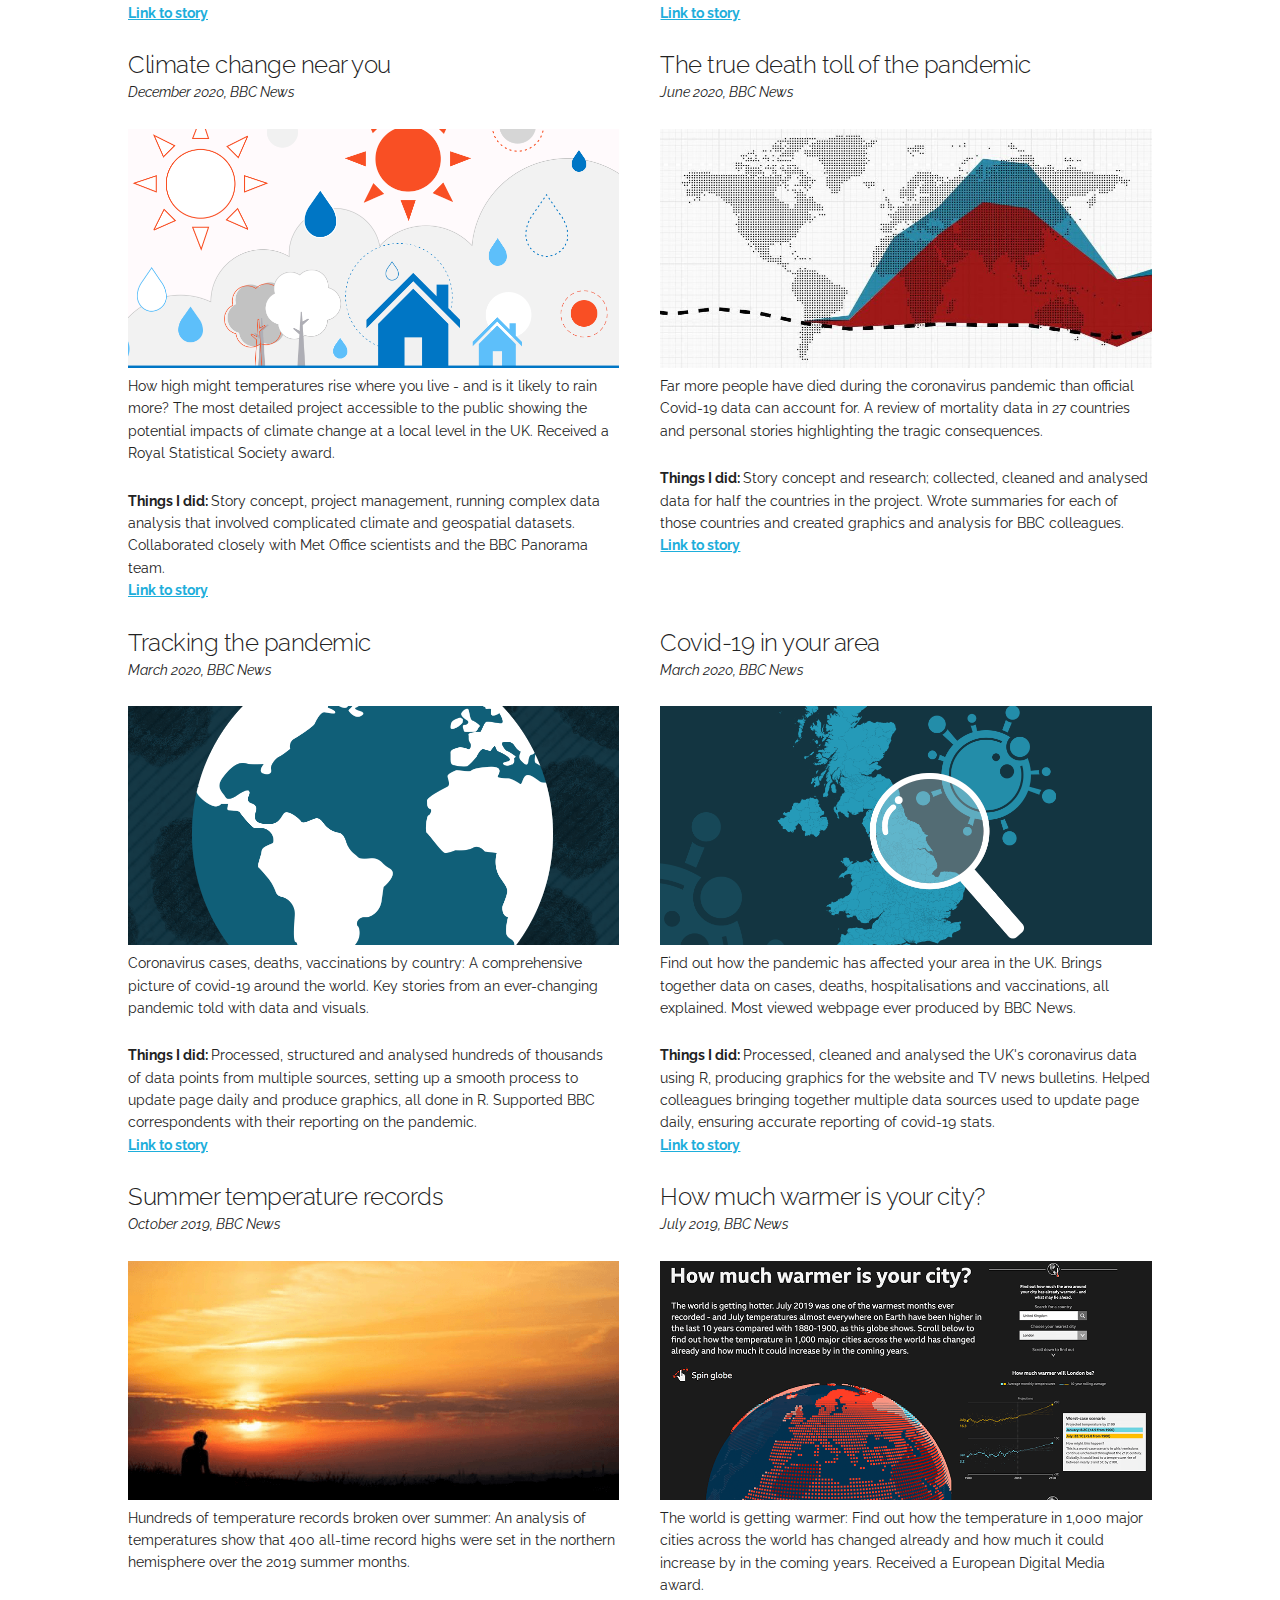
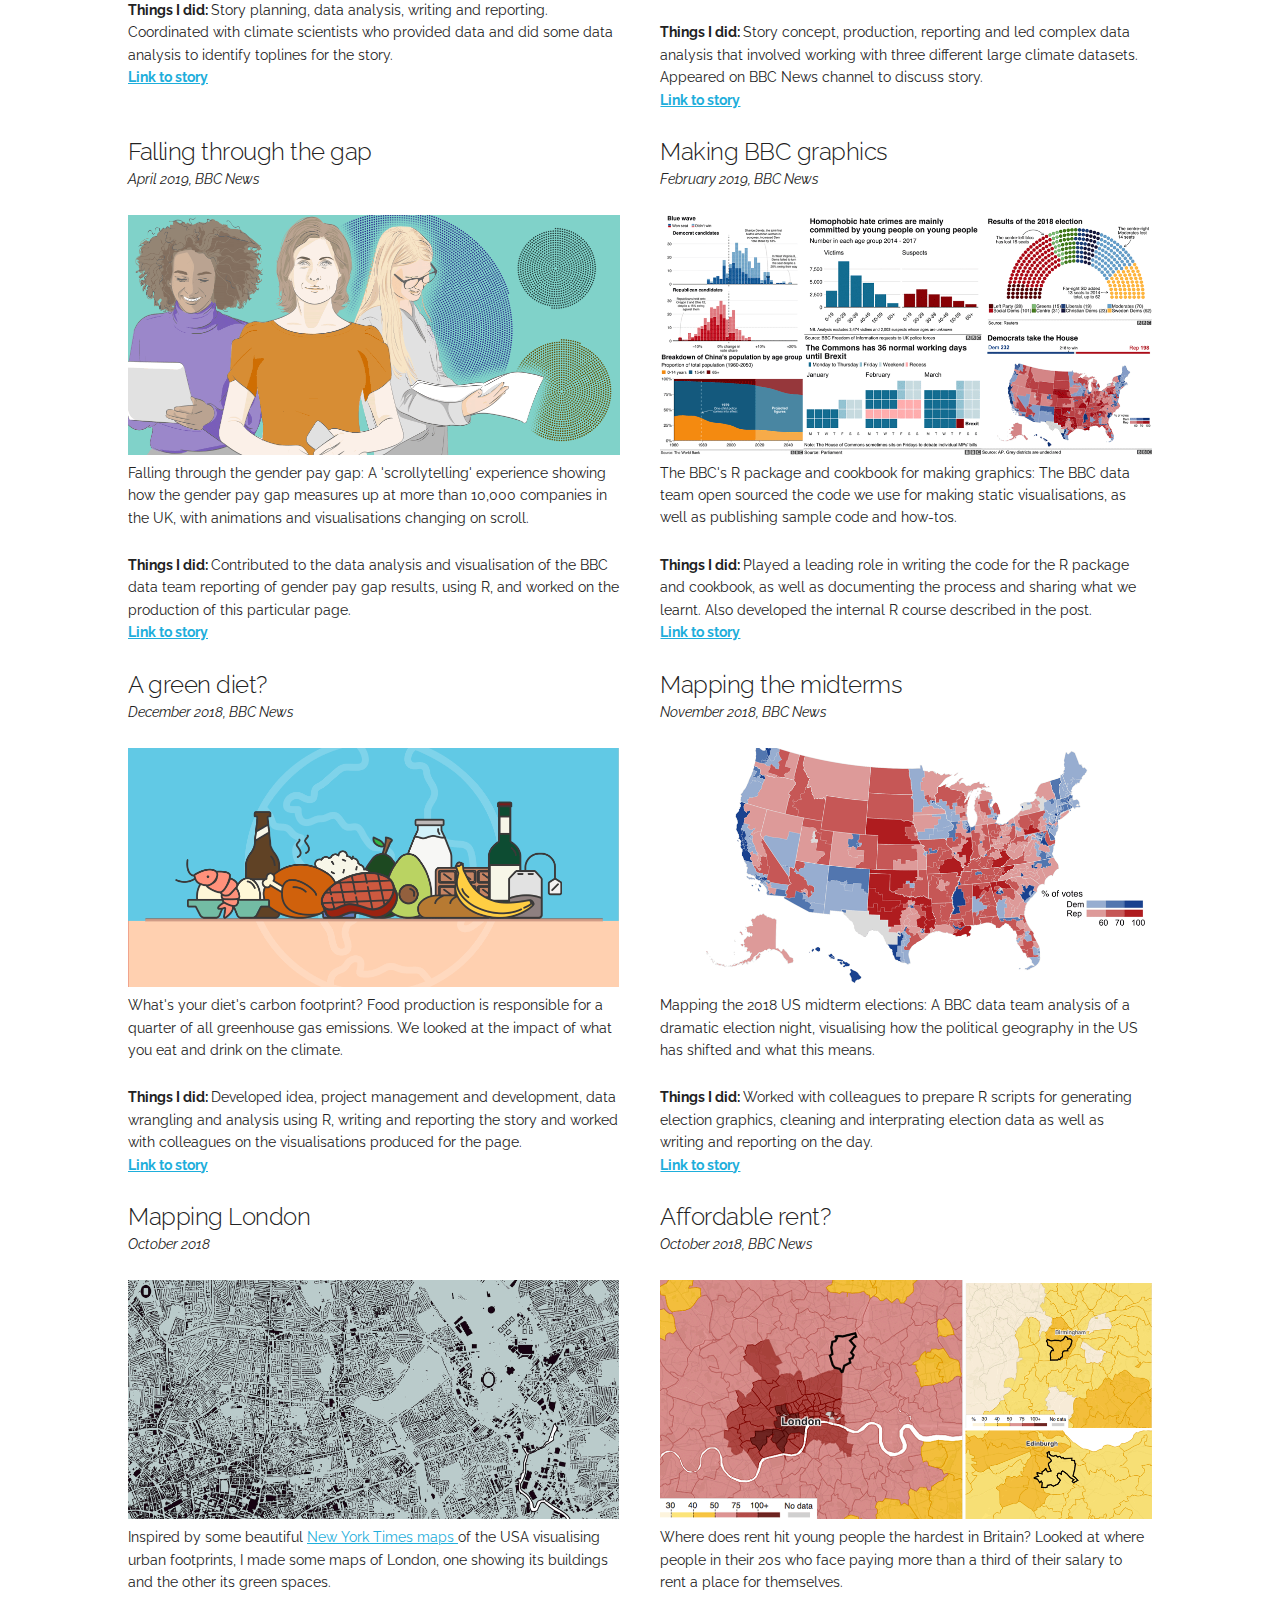
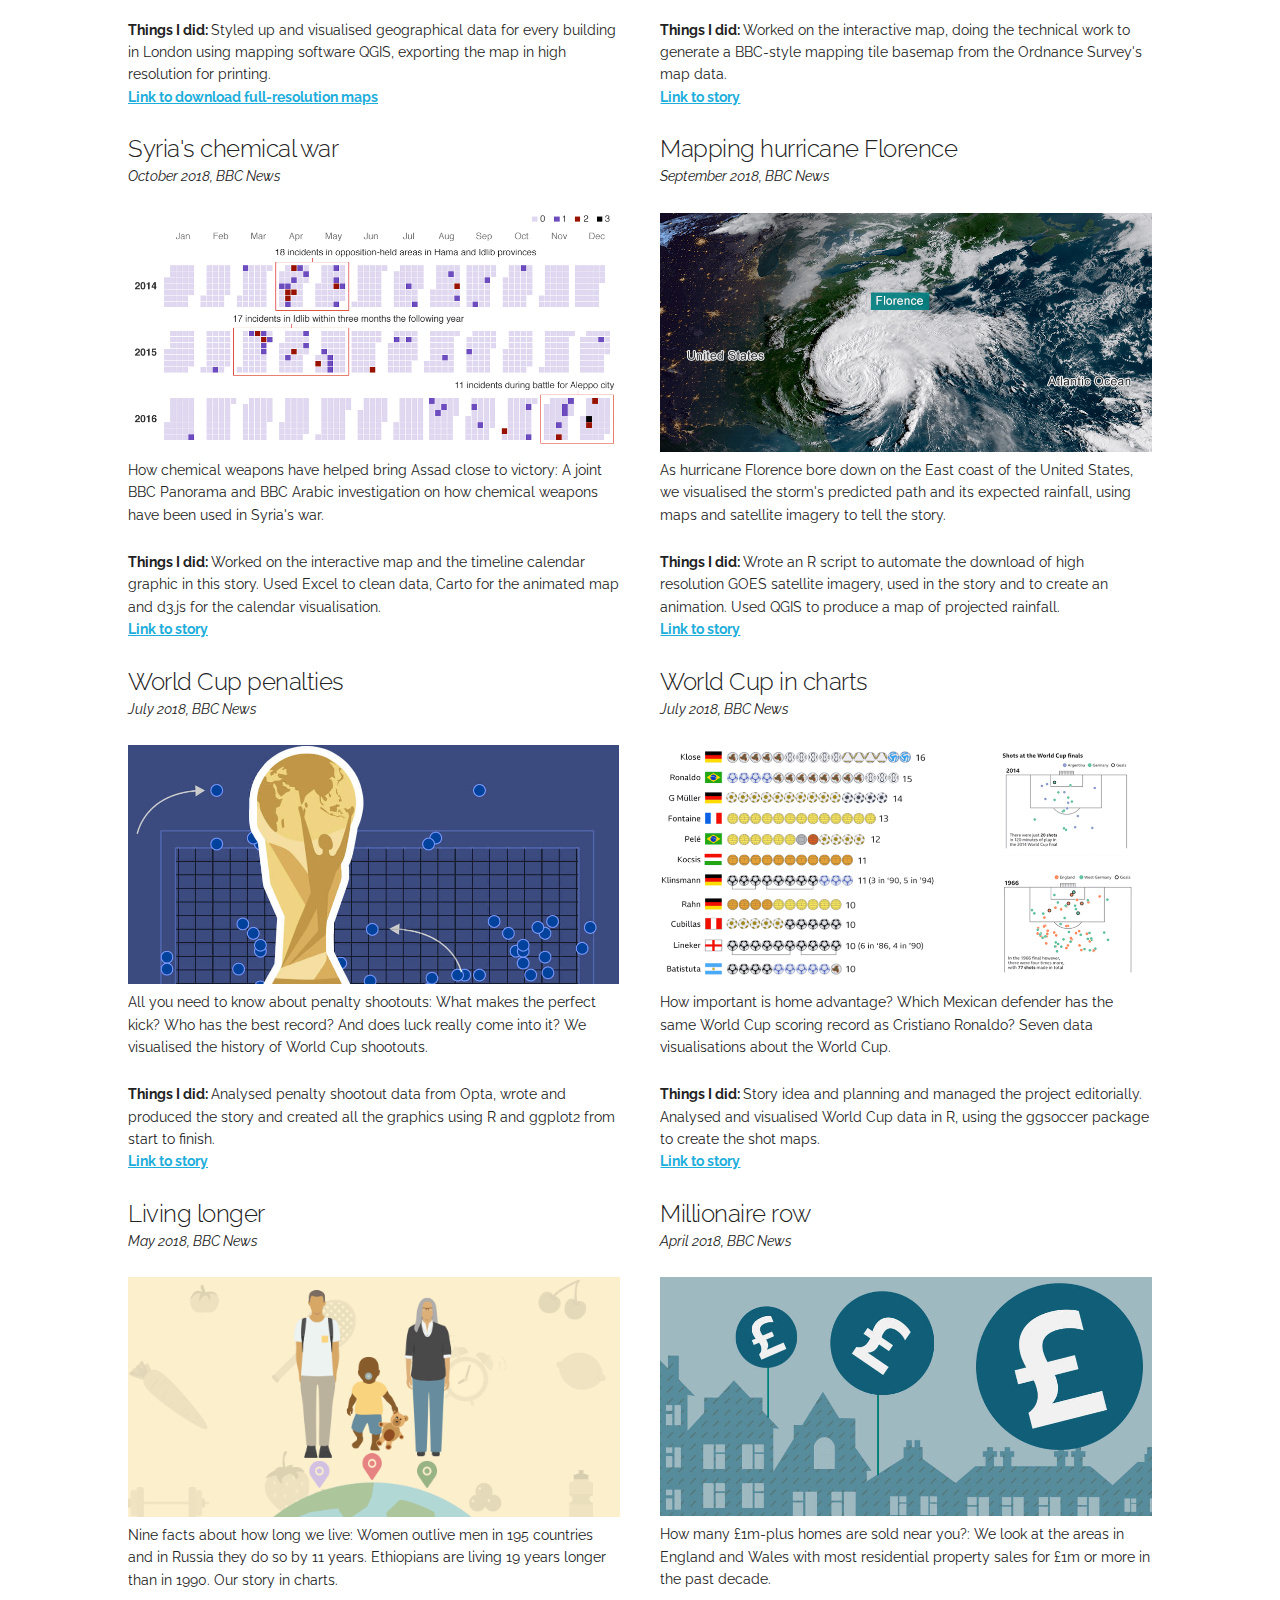
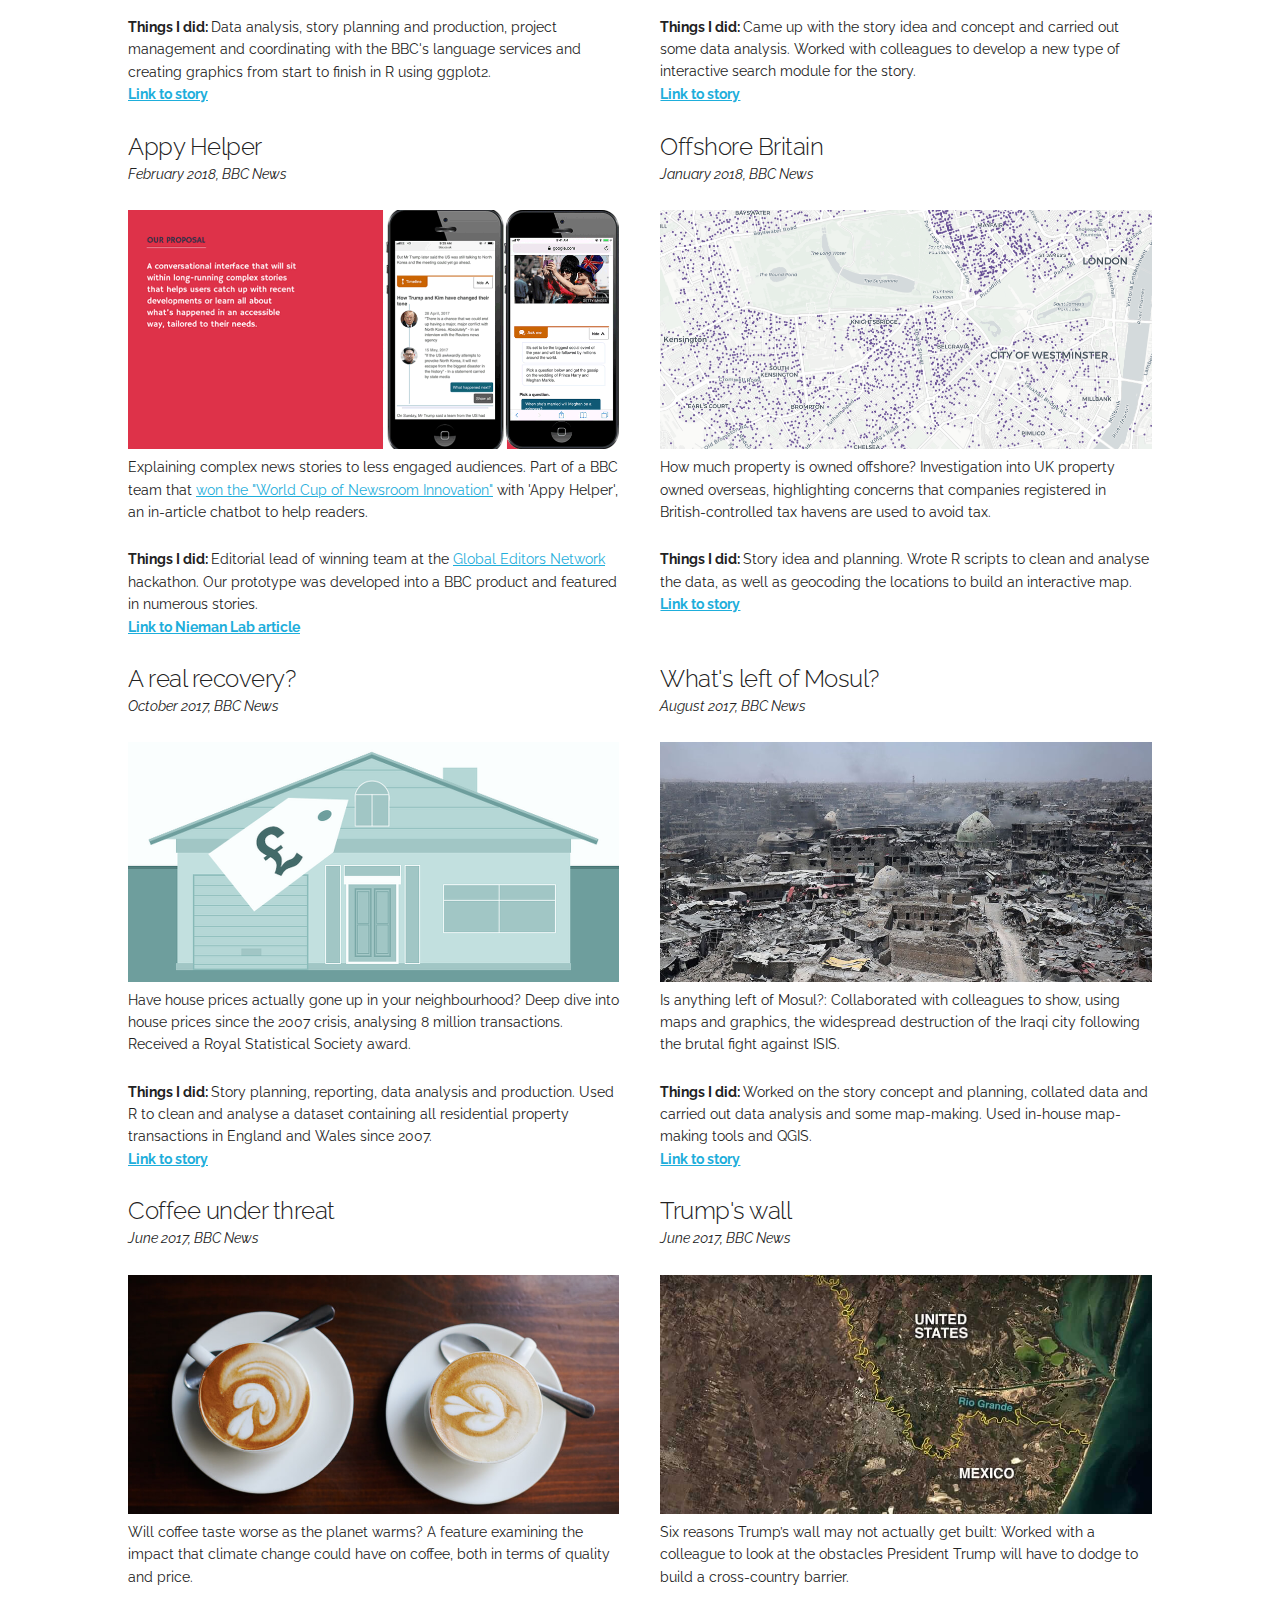
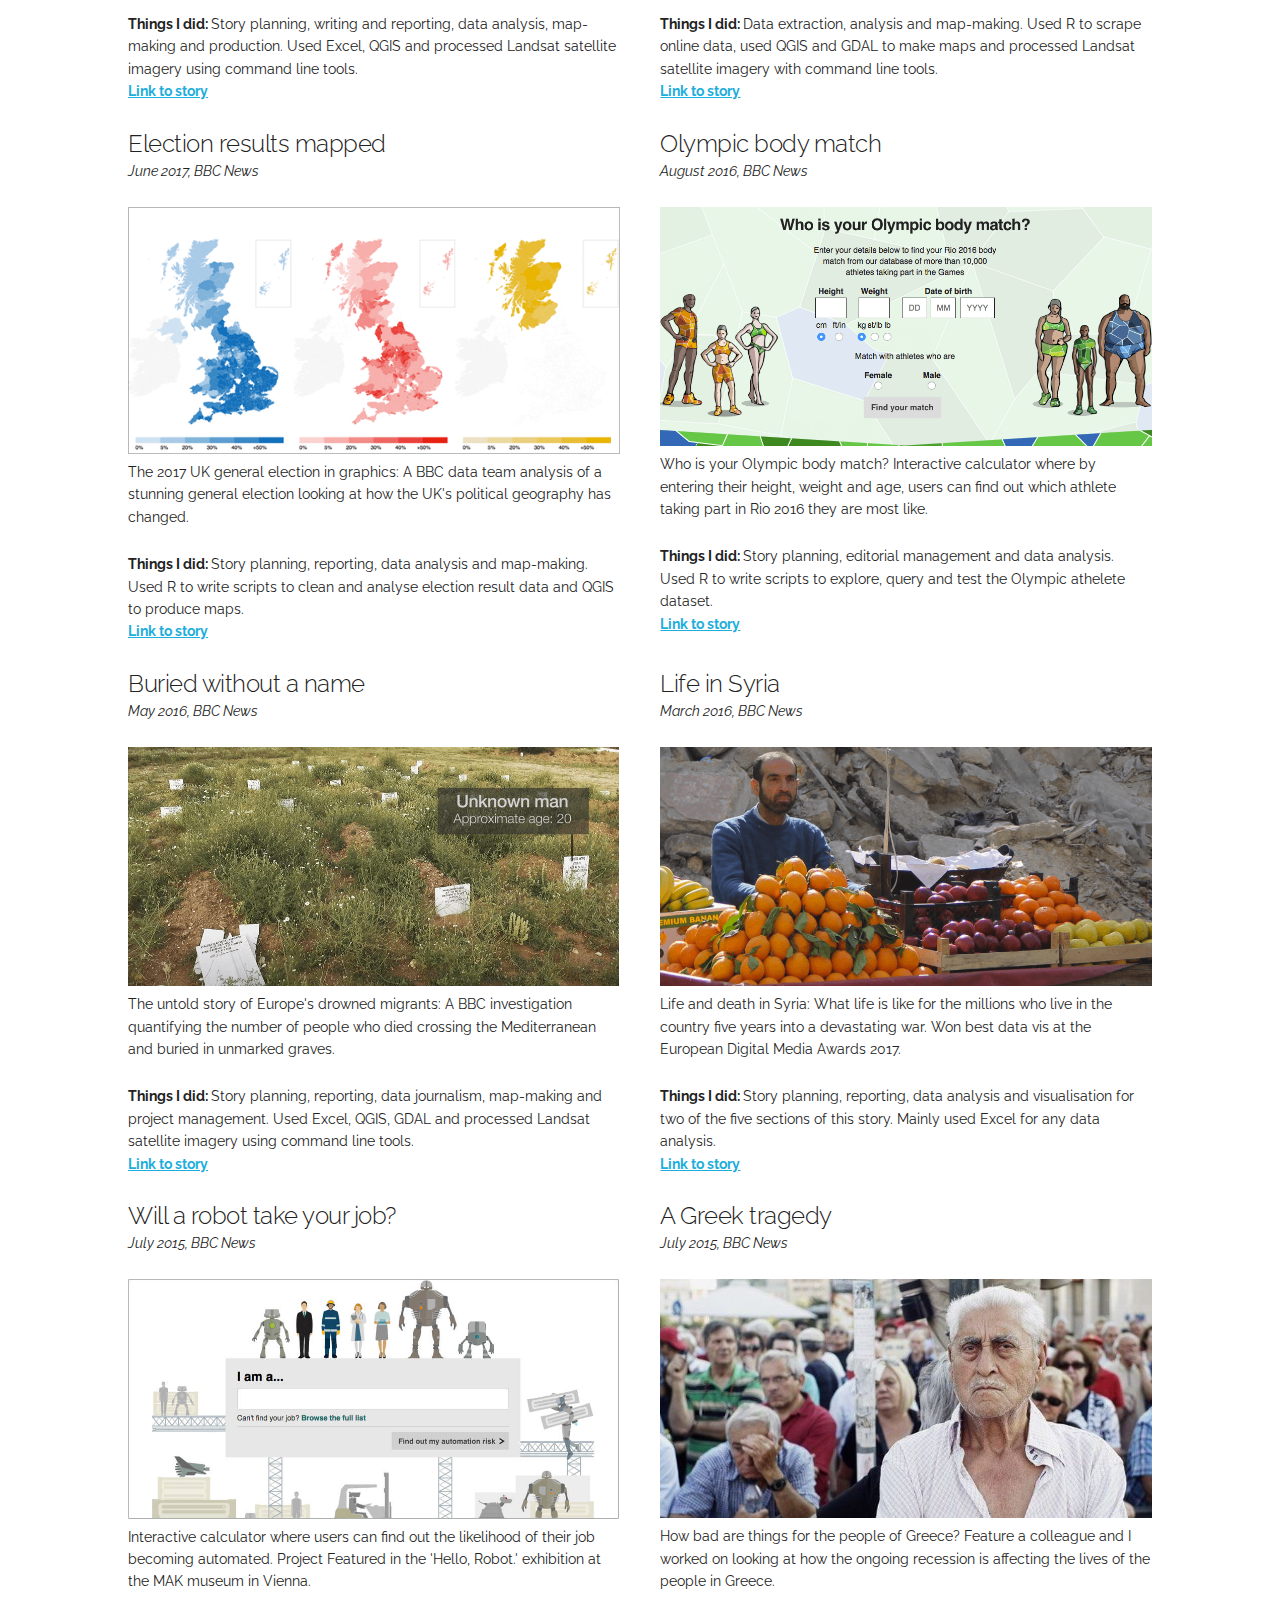
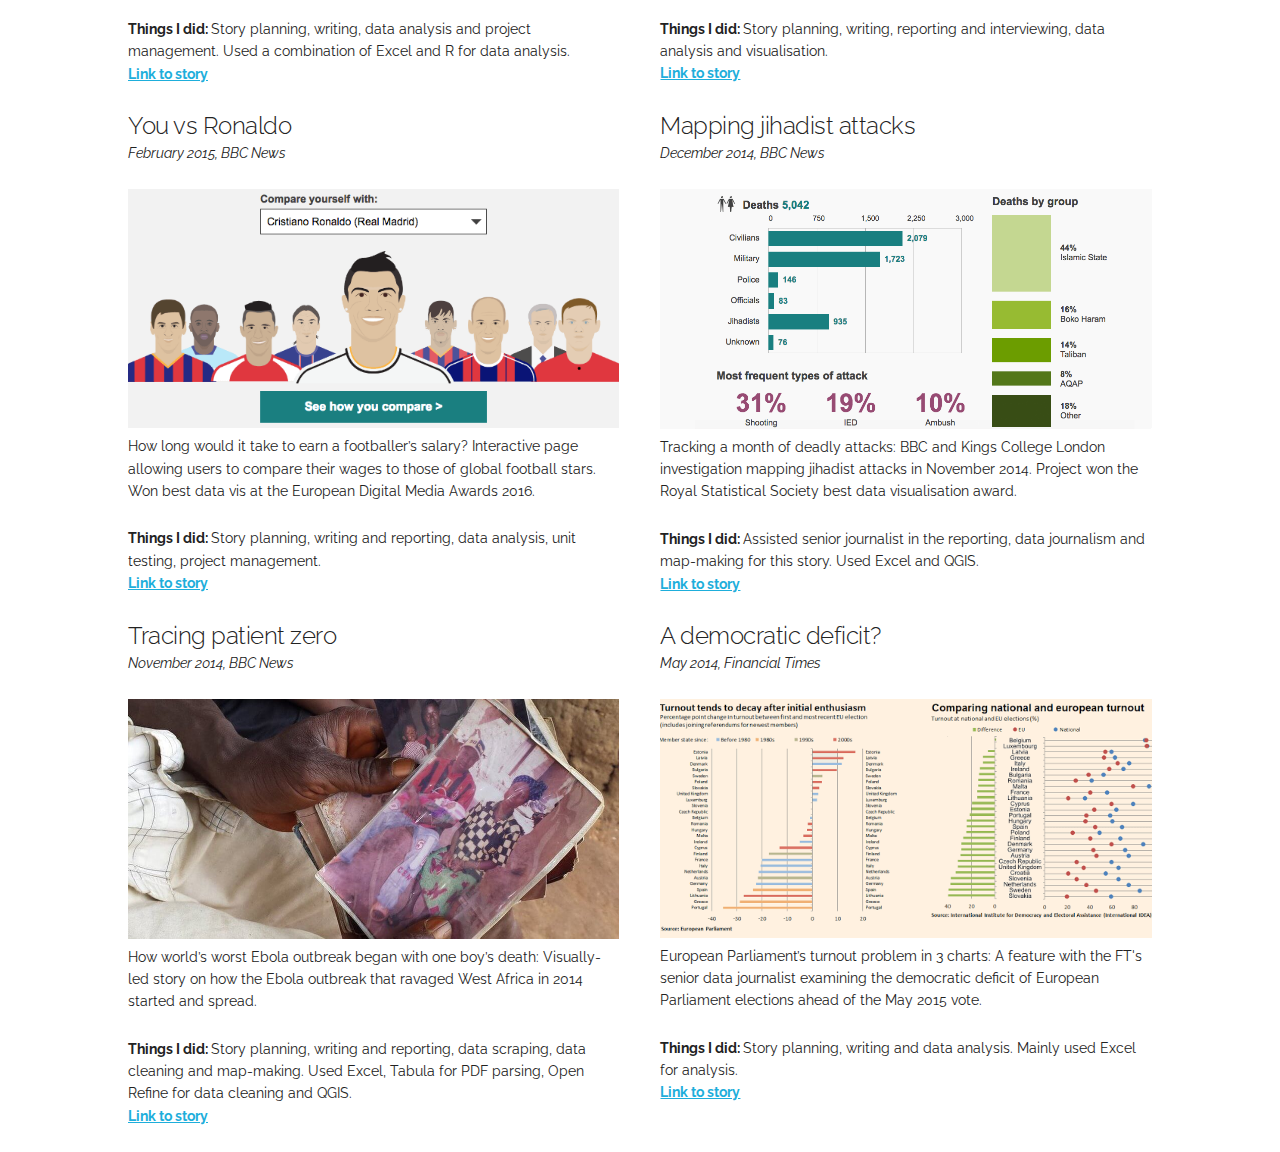
==== commit 6396fa87: "removes tumblr page link" ====
--- a/index.html
+++ b/index.html
@@ -84,9 +84,6 @@
                         <a class="social-media-icon-link" href="https://github.com/nassosstylianou/"><img class="social_media_icon_images" src="images/social_icons/github_64.png"></a>
                     </li>
                     <li class="social-media-icon">
-                        <a class="social-media-icon-link" href="https://nassosstylianou.tumblr.com/"><img class="social_media_icon_images" src="images/social_icons/tumblr_64.png"></a>
-                    </li>
-                    <li class="social-media-icon">
                         <a class="social-media-icon-link" href="https://www.instagram.com/nassosstylianou/"><img class="social_media_icon_images" src="images/social_icons/instagram_64.png"></a>
                     </li>
                 </ul>
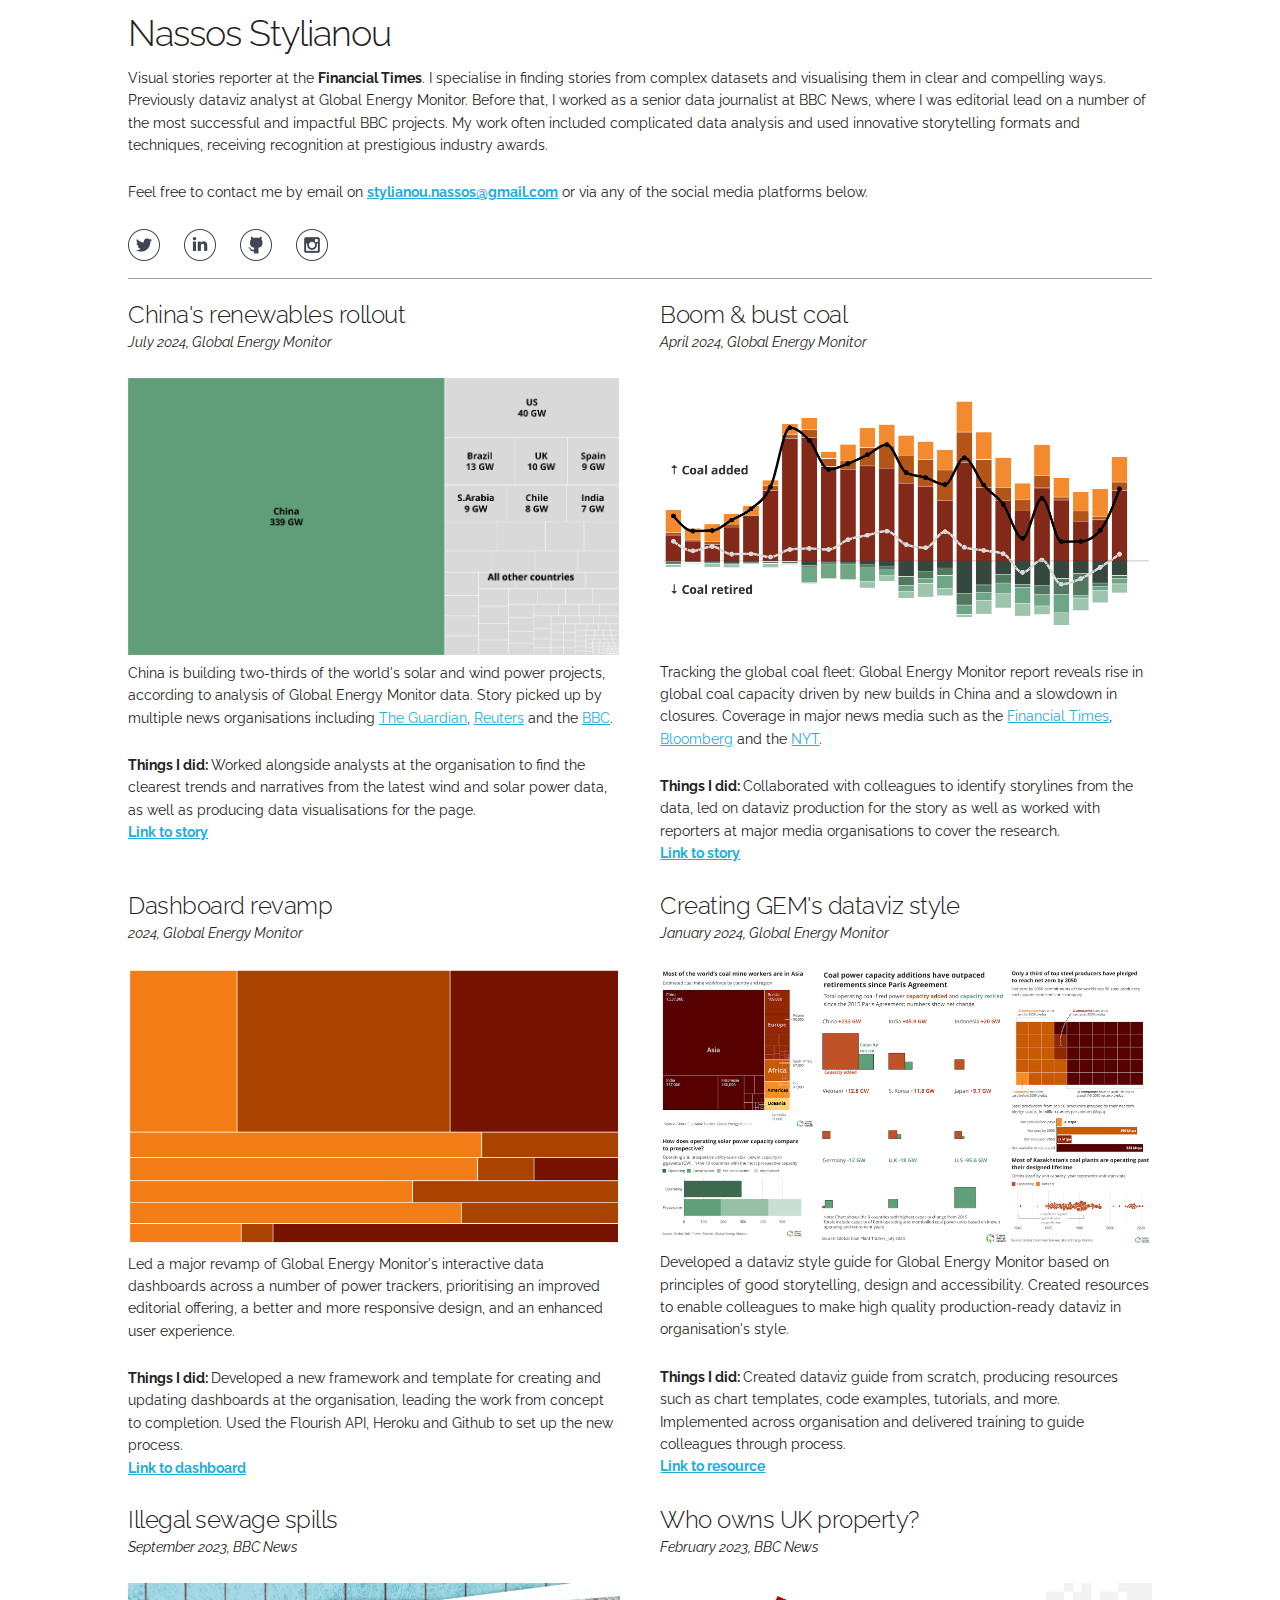
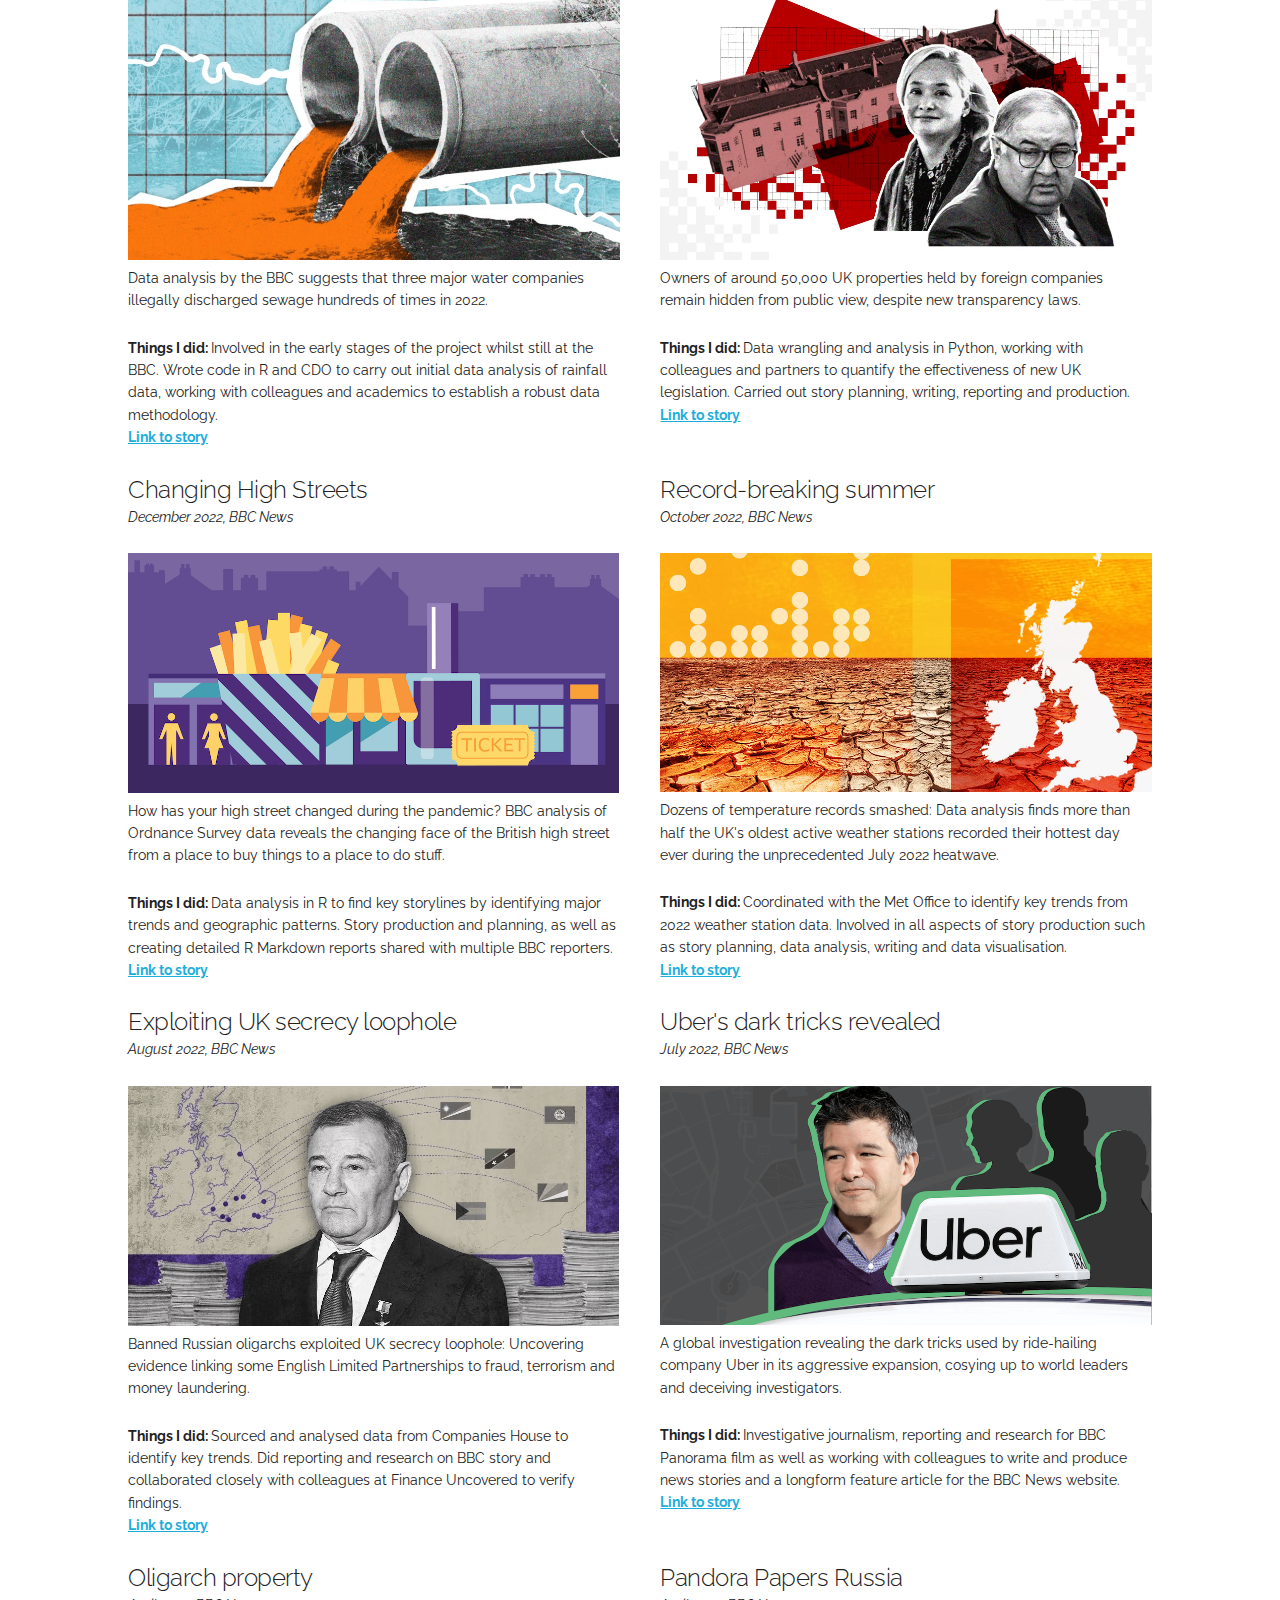
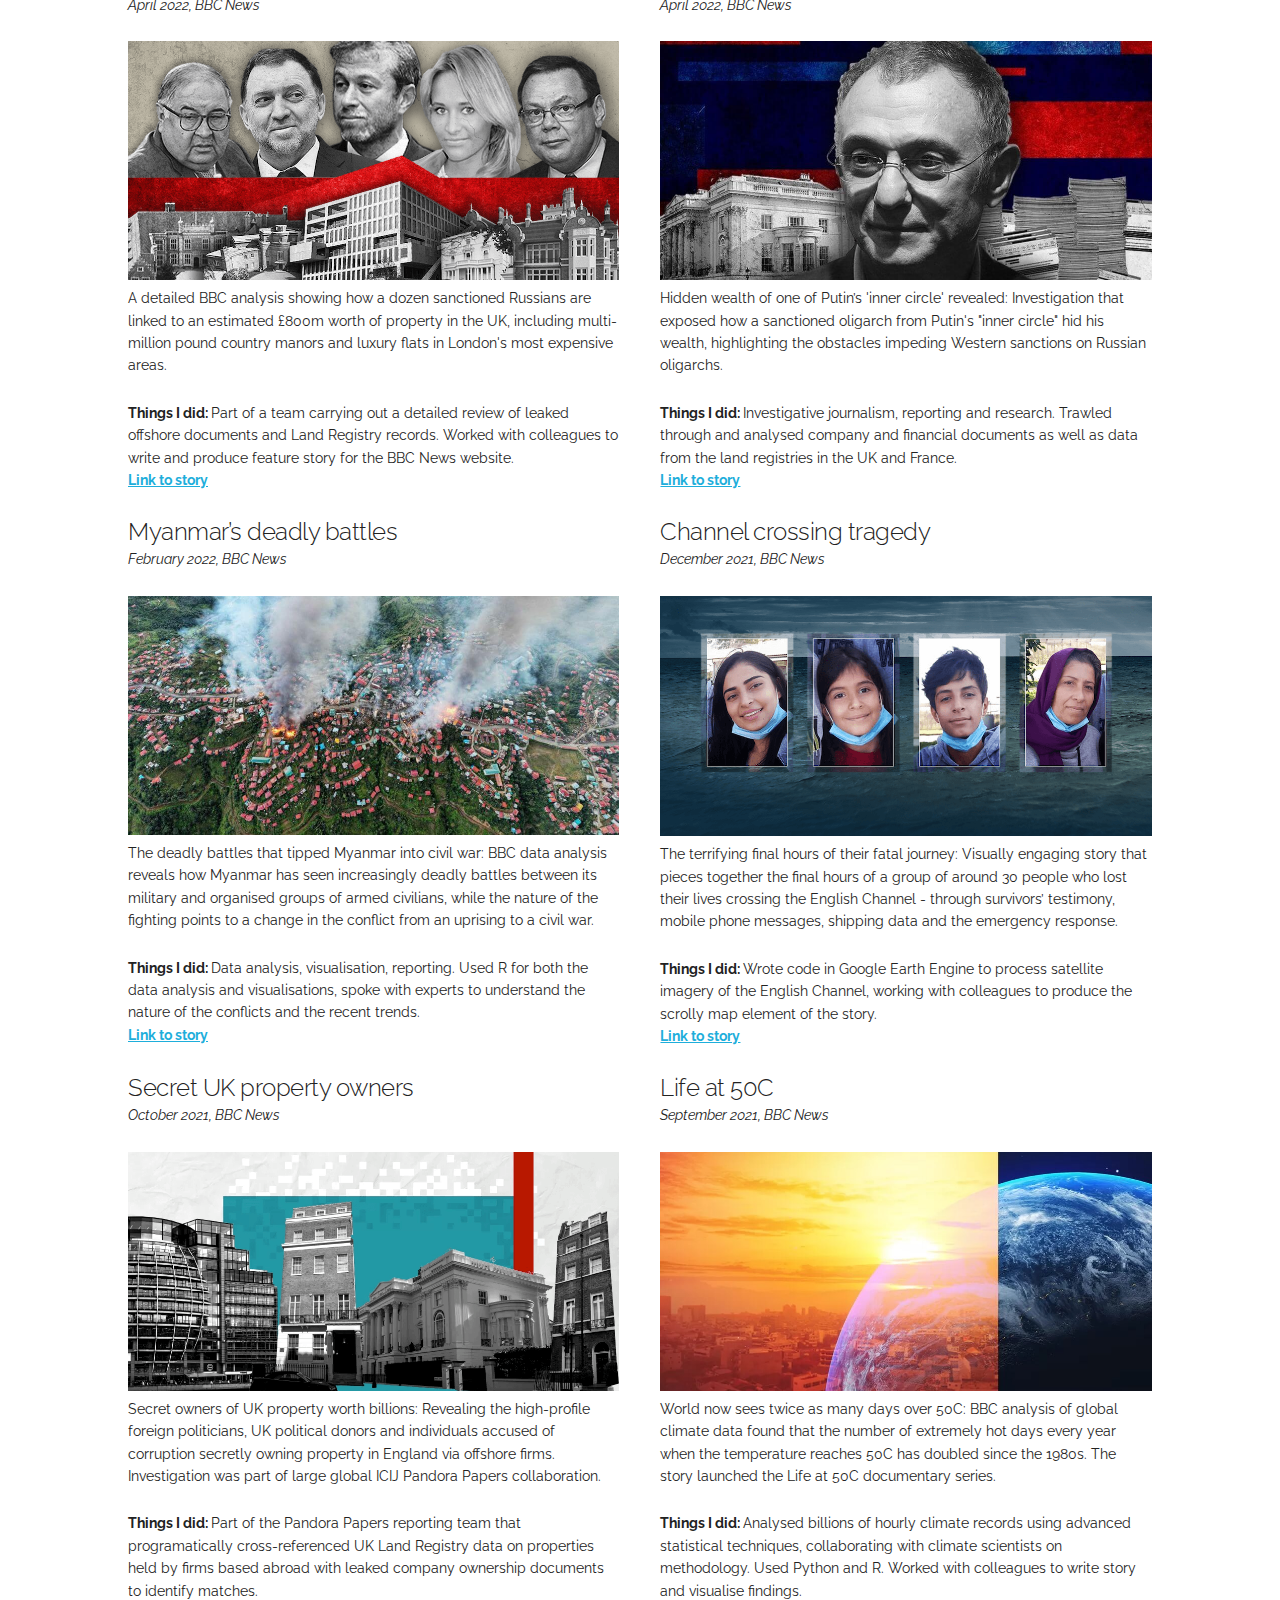
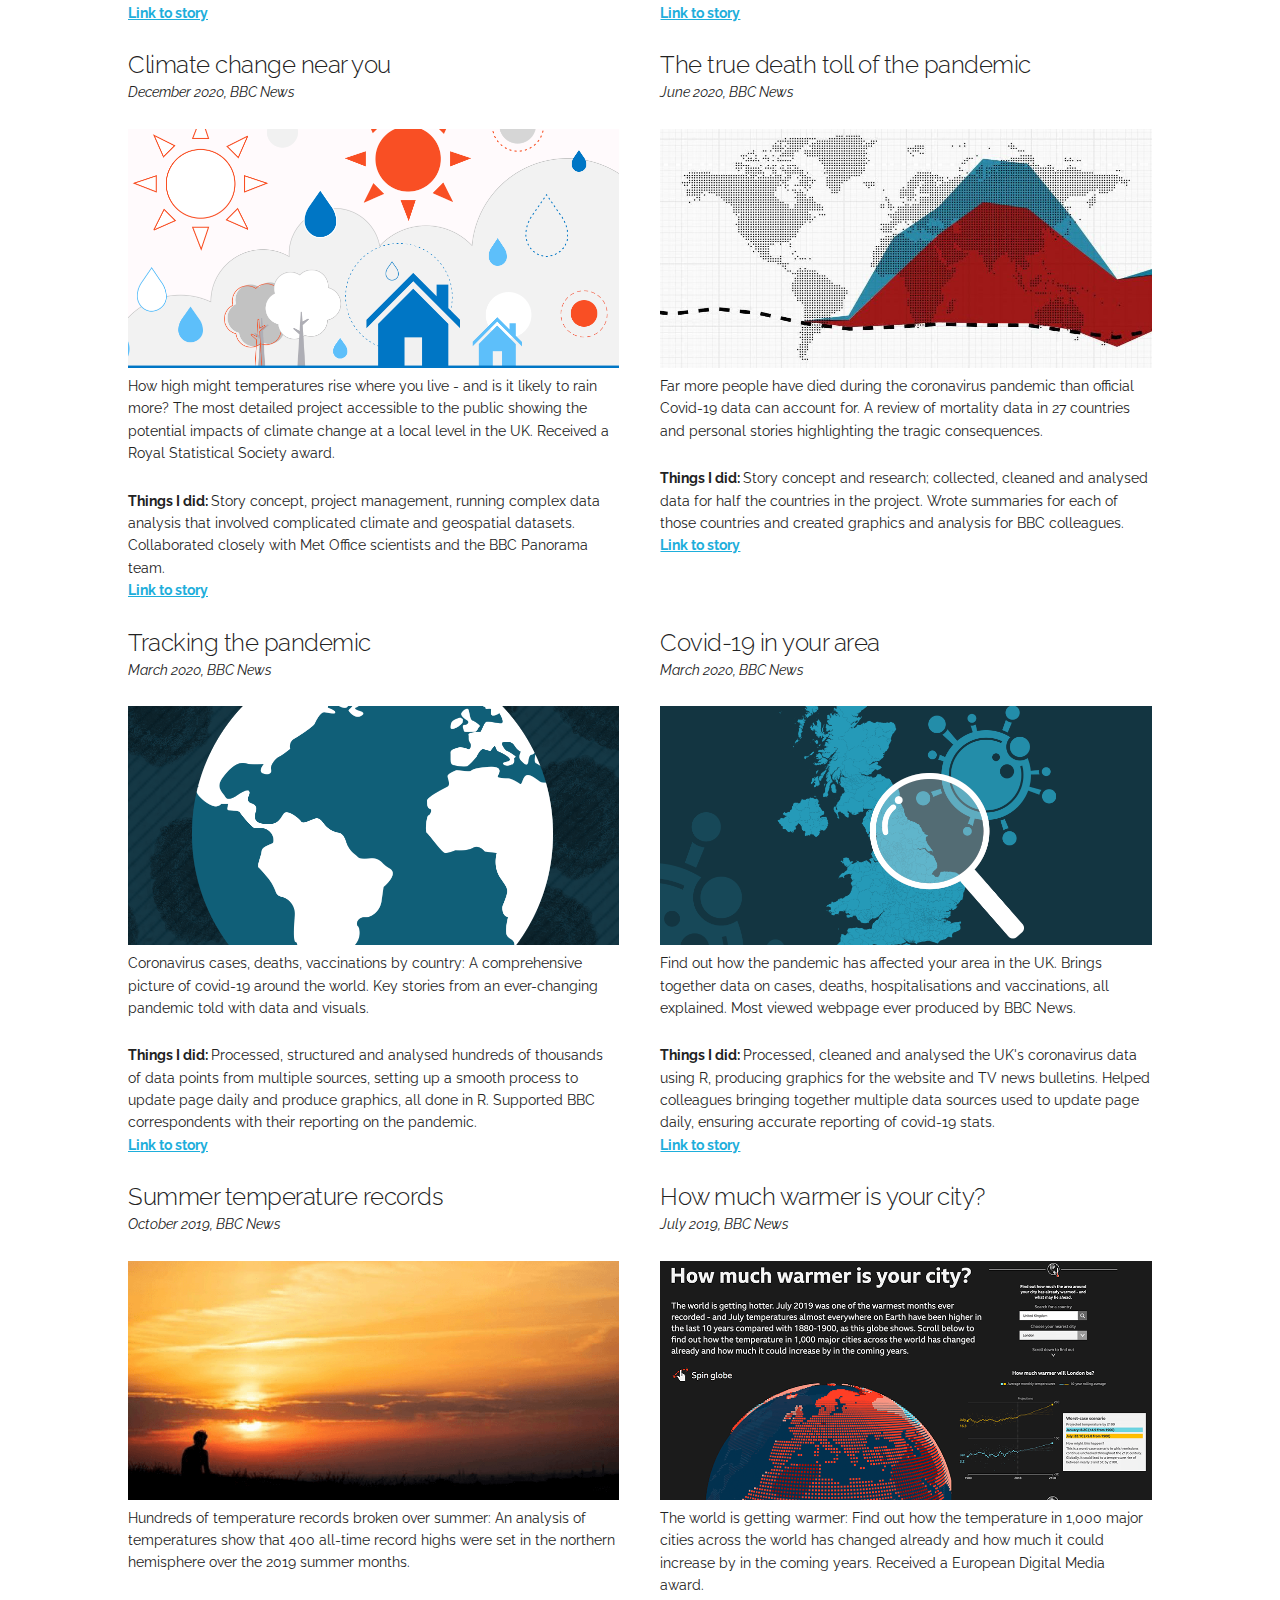
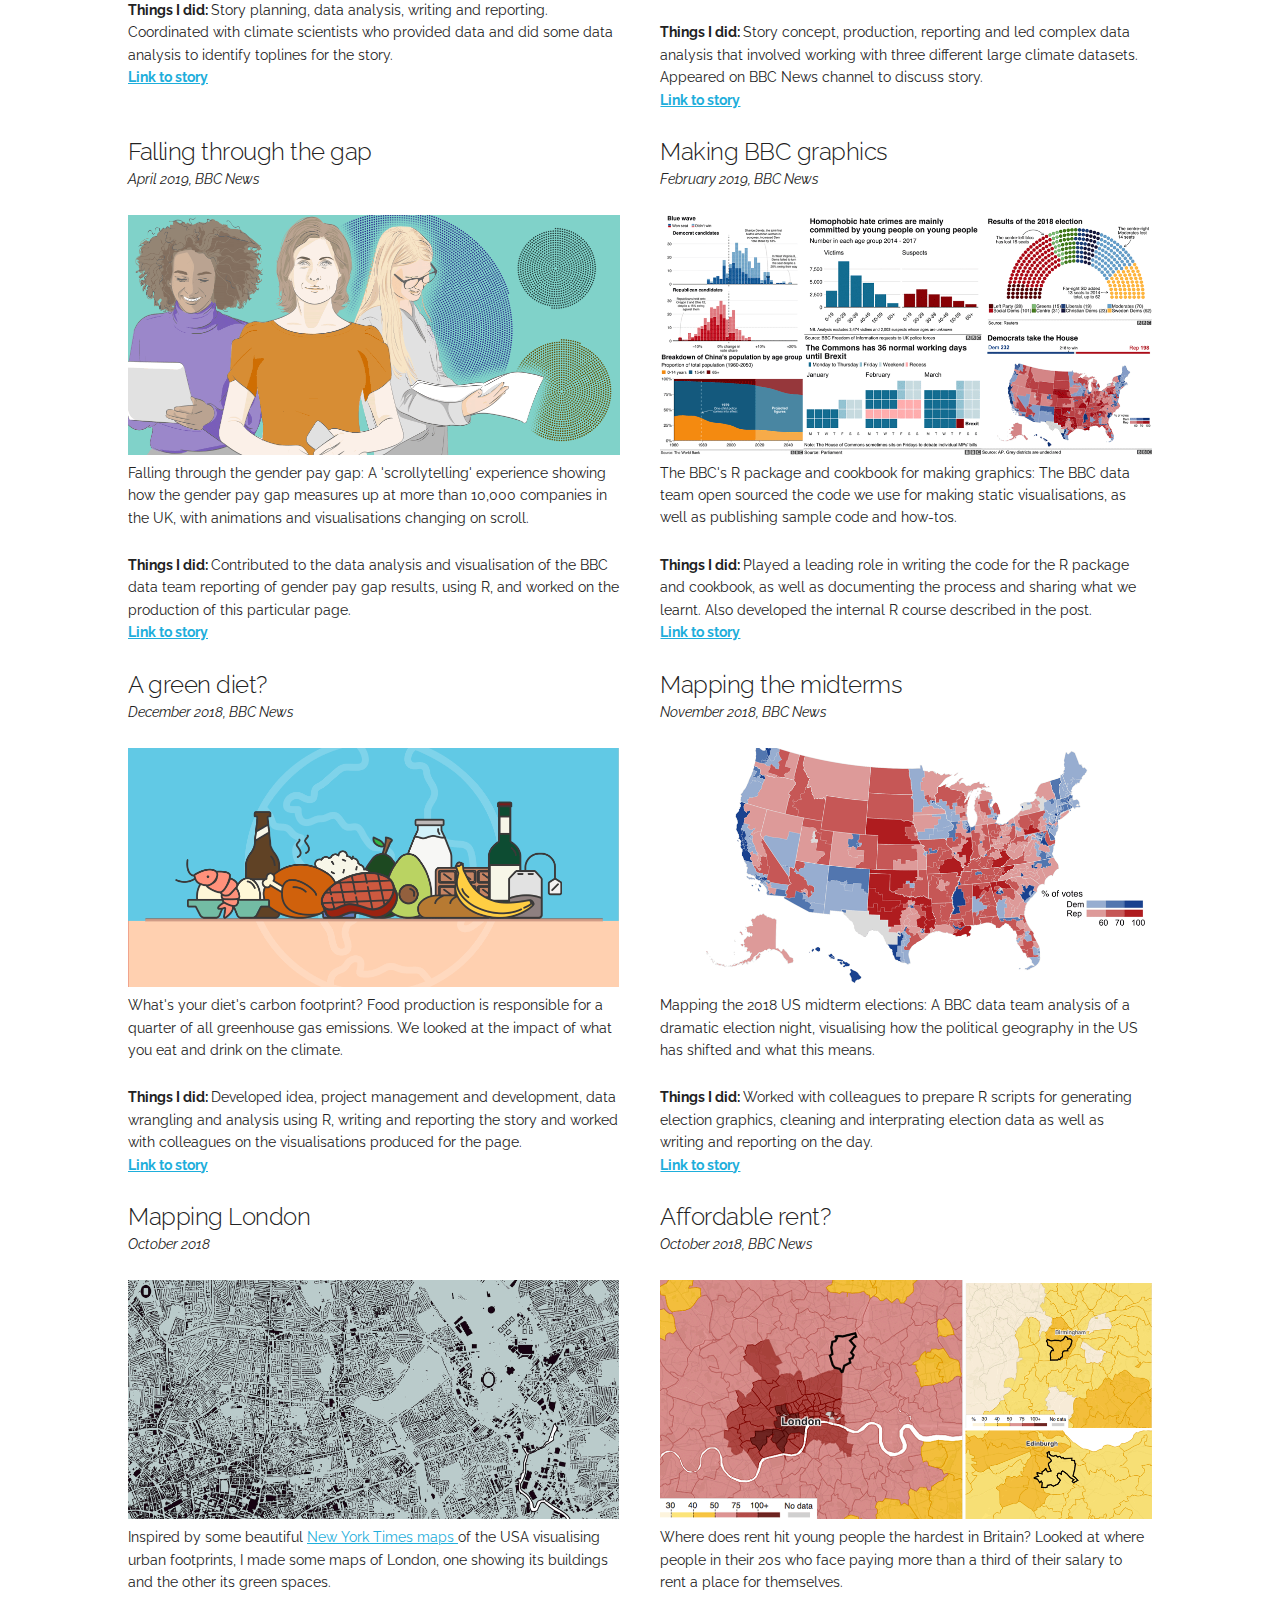
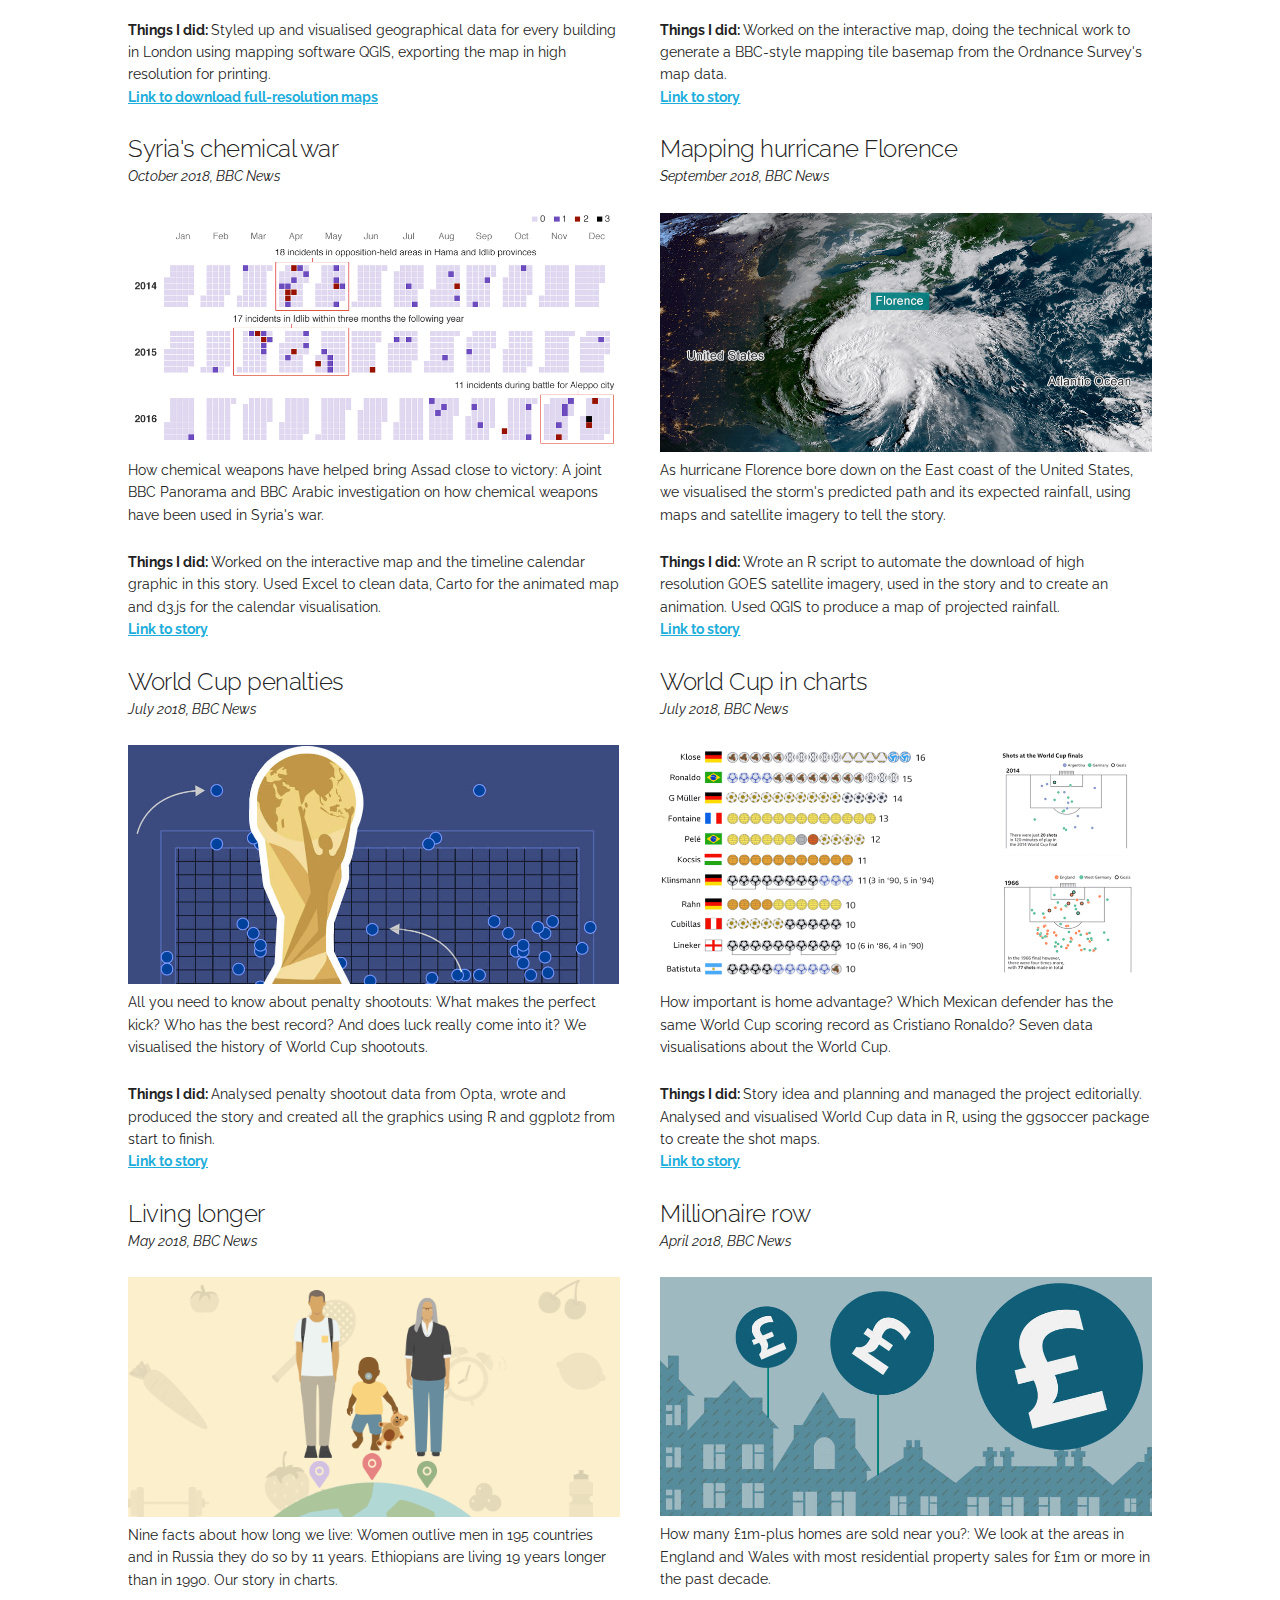
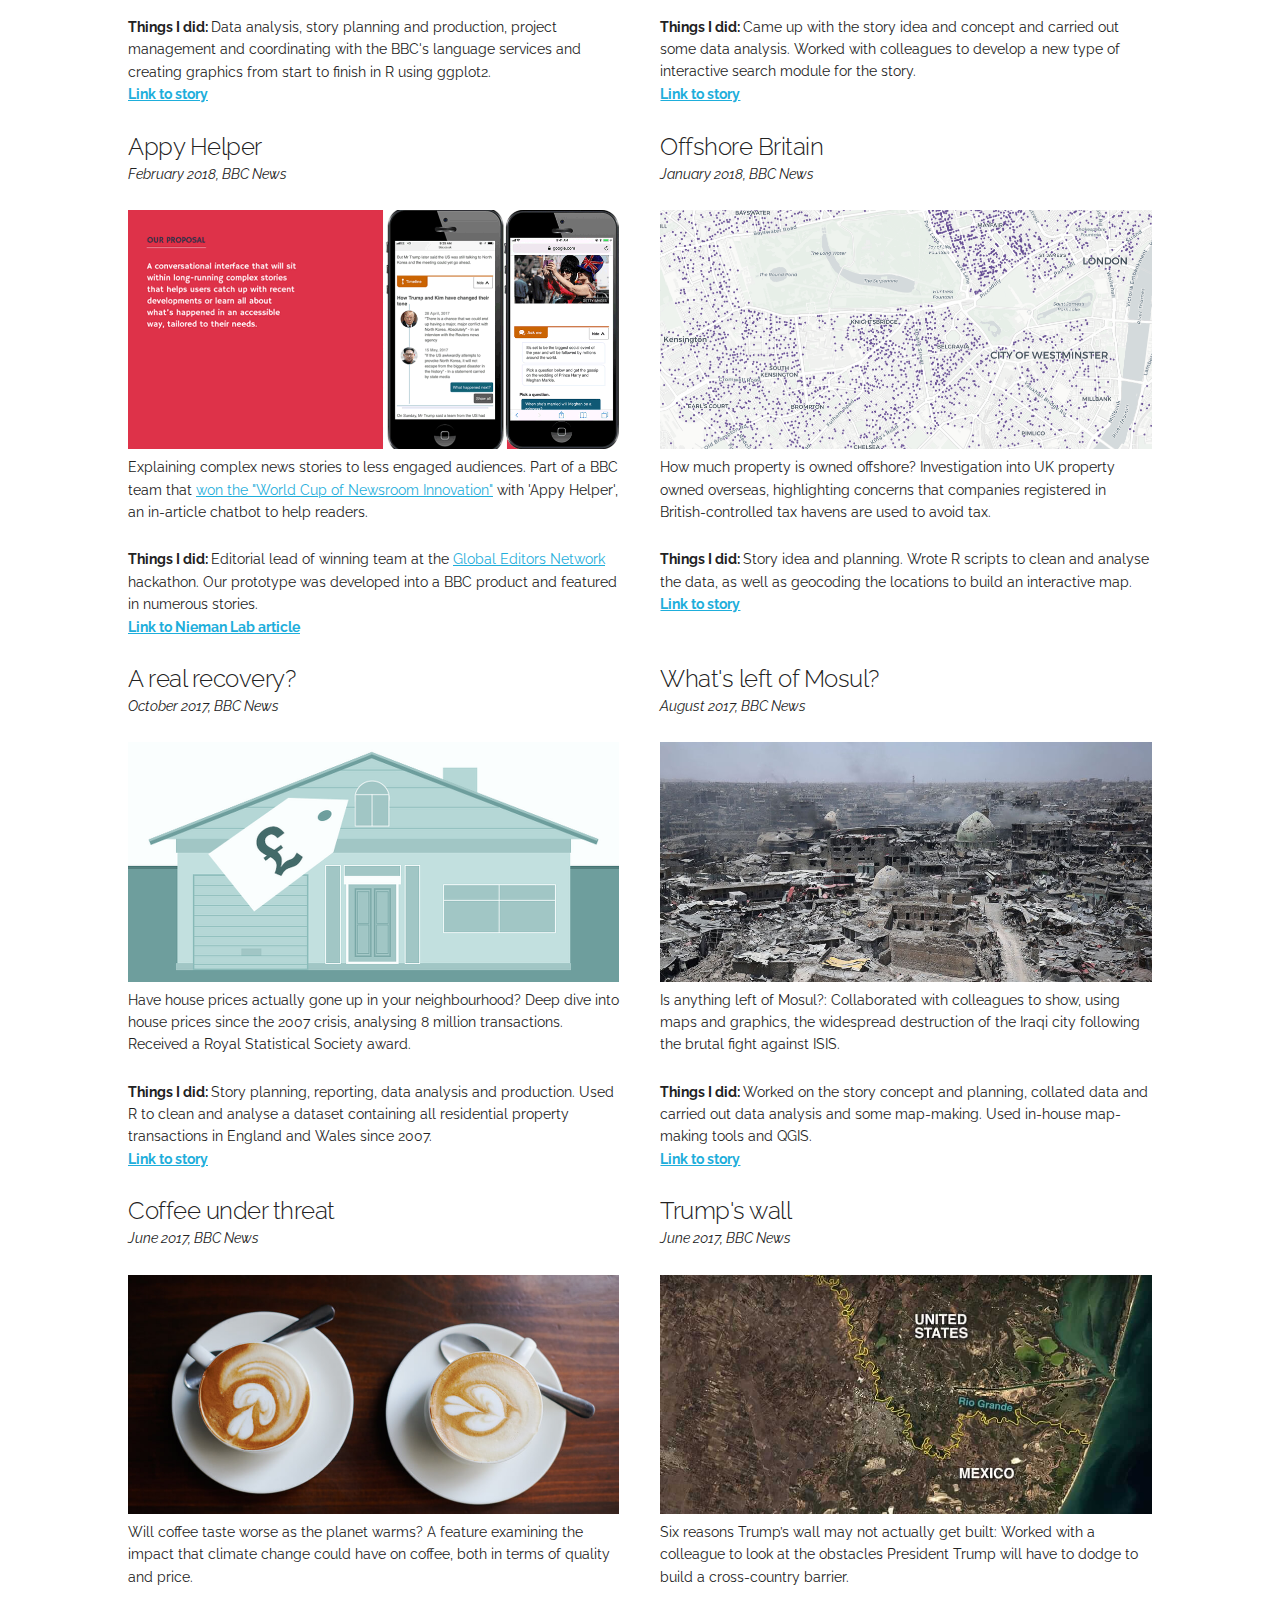
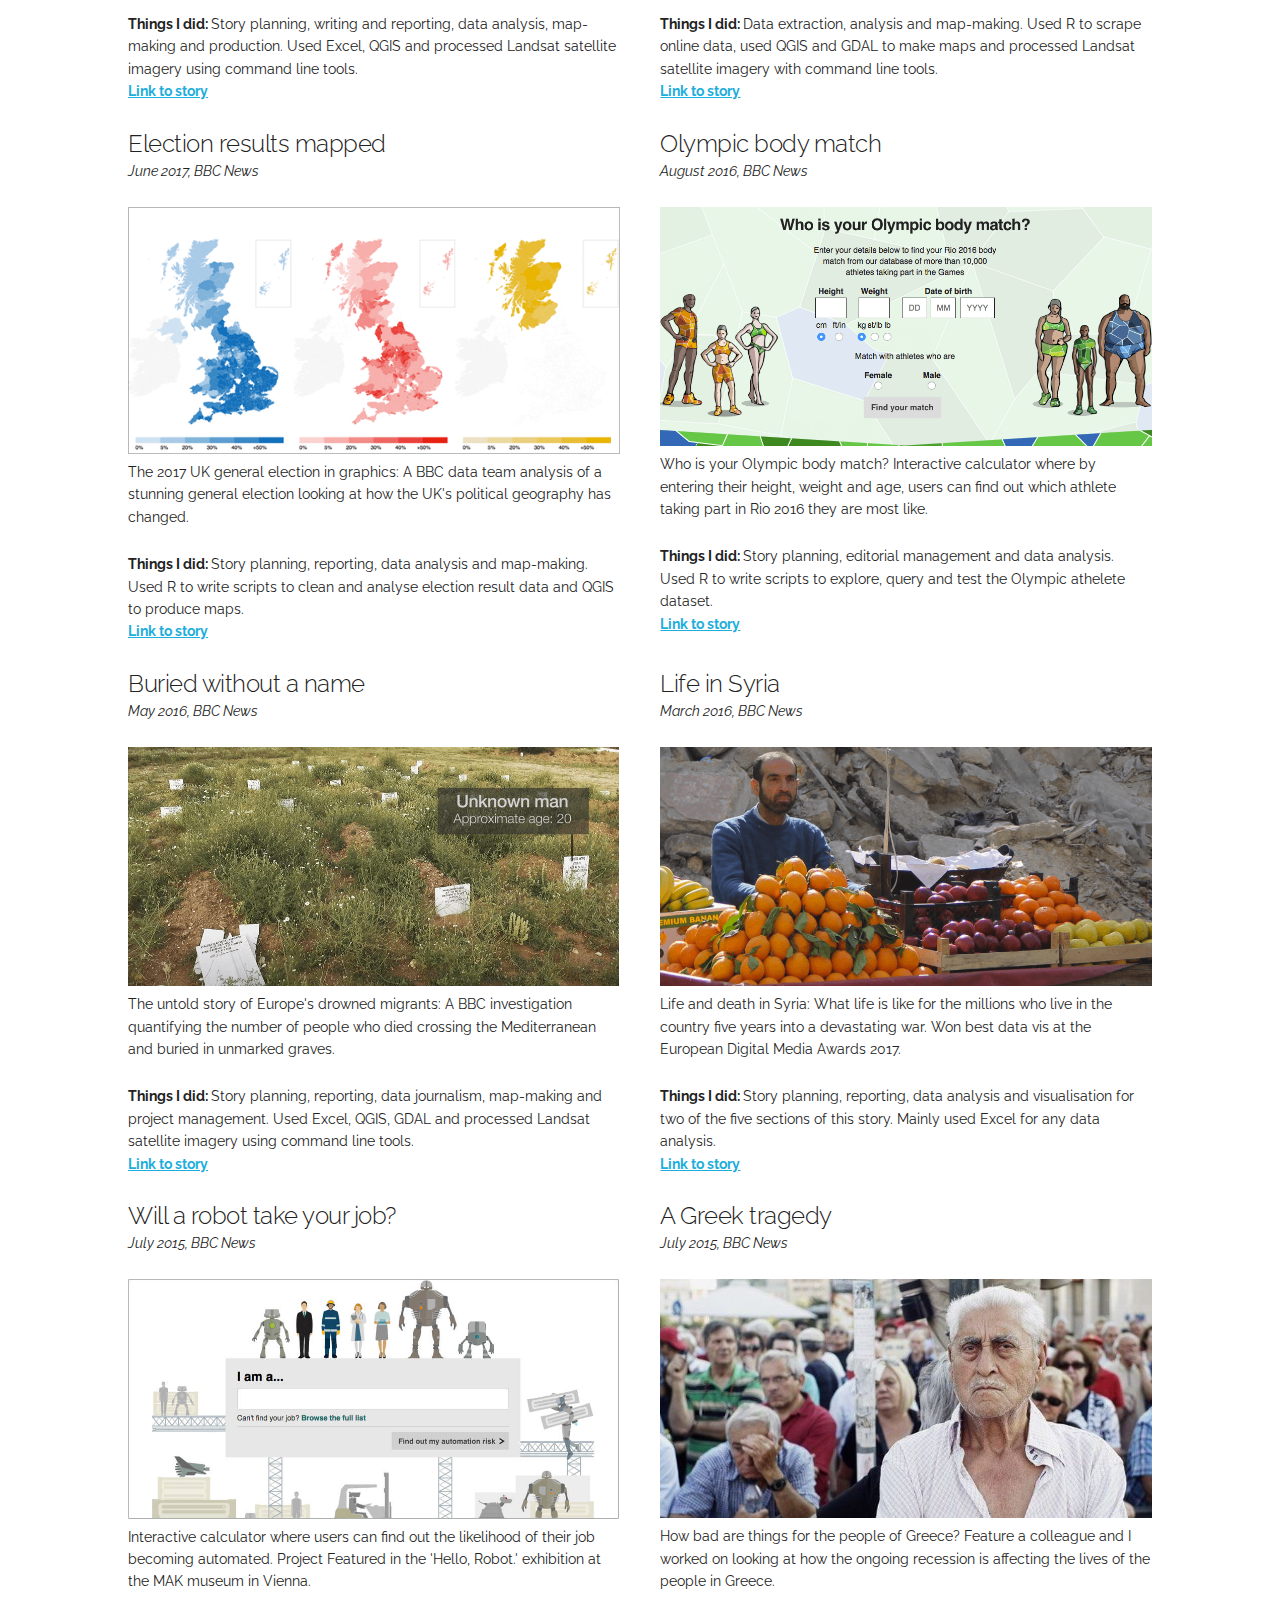
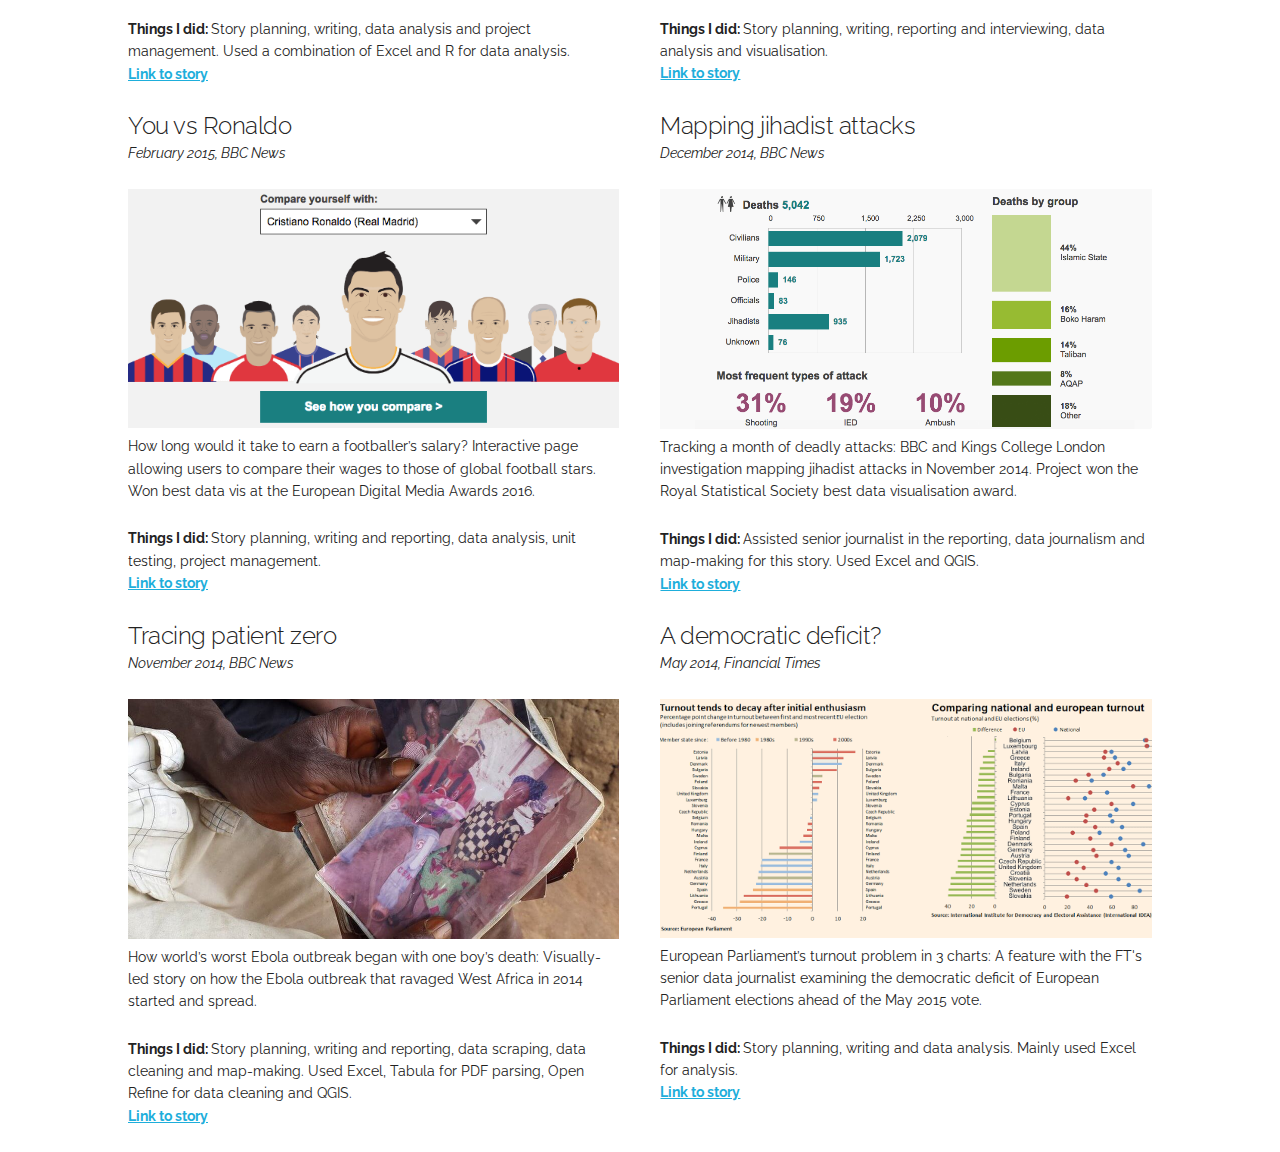
==== commit 1cfb266e: "updates intro with FT role" ====
--- a/index.html
+++ b/index.html
@@ -68,7 +68,7 @@
 
         <div class="row">
             <h3 class="spacer">Nassos Stylianou</h3>
-            <p>Stories, analysis and data visualisation on climate change and the clean energy transition at <a  href="https://globalenergymonitor.org/" target="_blank">Global Energy Monitor</a>. I specialise in finding stories from complex datasets and visualising them in clear and compelling ways. Formerly a senior data journalist at BBC News, where I was editorial lead on a number of the most successful and impactful BBC projects. My work often included complicated data analysis and used innovative storytelling formats and techniques, receiving recognition at prestigious industry  awards.</p>
+            <p>Visual stories reporter at the <strong>Financial Times</strong>. I specialise in finding stories from complex datasets and visualising them in clear and compelling ways. Previously dataviz analyst at  Global Energy Monitor. Before that, I worked as a senior data journalist at BBC News, where I was editorial lead on a number of the most successful and impactful BBC projects. My work often included complicated data analysis and used innovative storytelling formats and techniques, receiving recognition at prestigious industry  awards.</p>
             <p>Feel free to contact me by email on <strong><a href="mailto:stylianou.nassos@gmail.com">stylianou.nassos@gmail.com</a></strong> or via any of the social media platforms below.
             </p>
 
@@ -99,7 +99,7 @@
                 <p class="date">July 2024, Global Energy Monitor</p>
                 <picture class="u-max-full-width">
                     <source class="u-max-full-width" media="(min-width: 1000px)" srcset="images/solar_wind_china.png">
-                    <source media="(max-width: 451px)" srcset="imagessolar_wind_china_mobile.png">
+                    <source media="(max-width: 451px)" srcset="images/solar_wind_china_mobile.png">
                     <img class="u-max-full-width" src="images/solar_wind_china.png" srcset="images/solar_wind_china.png">
                 </picture>
 
